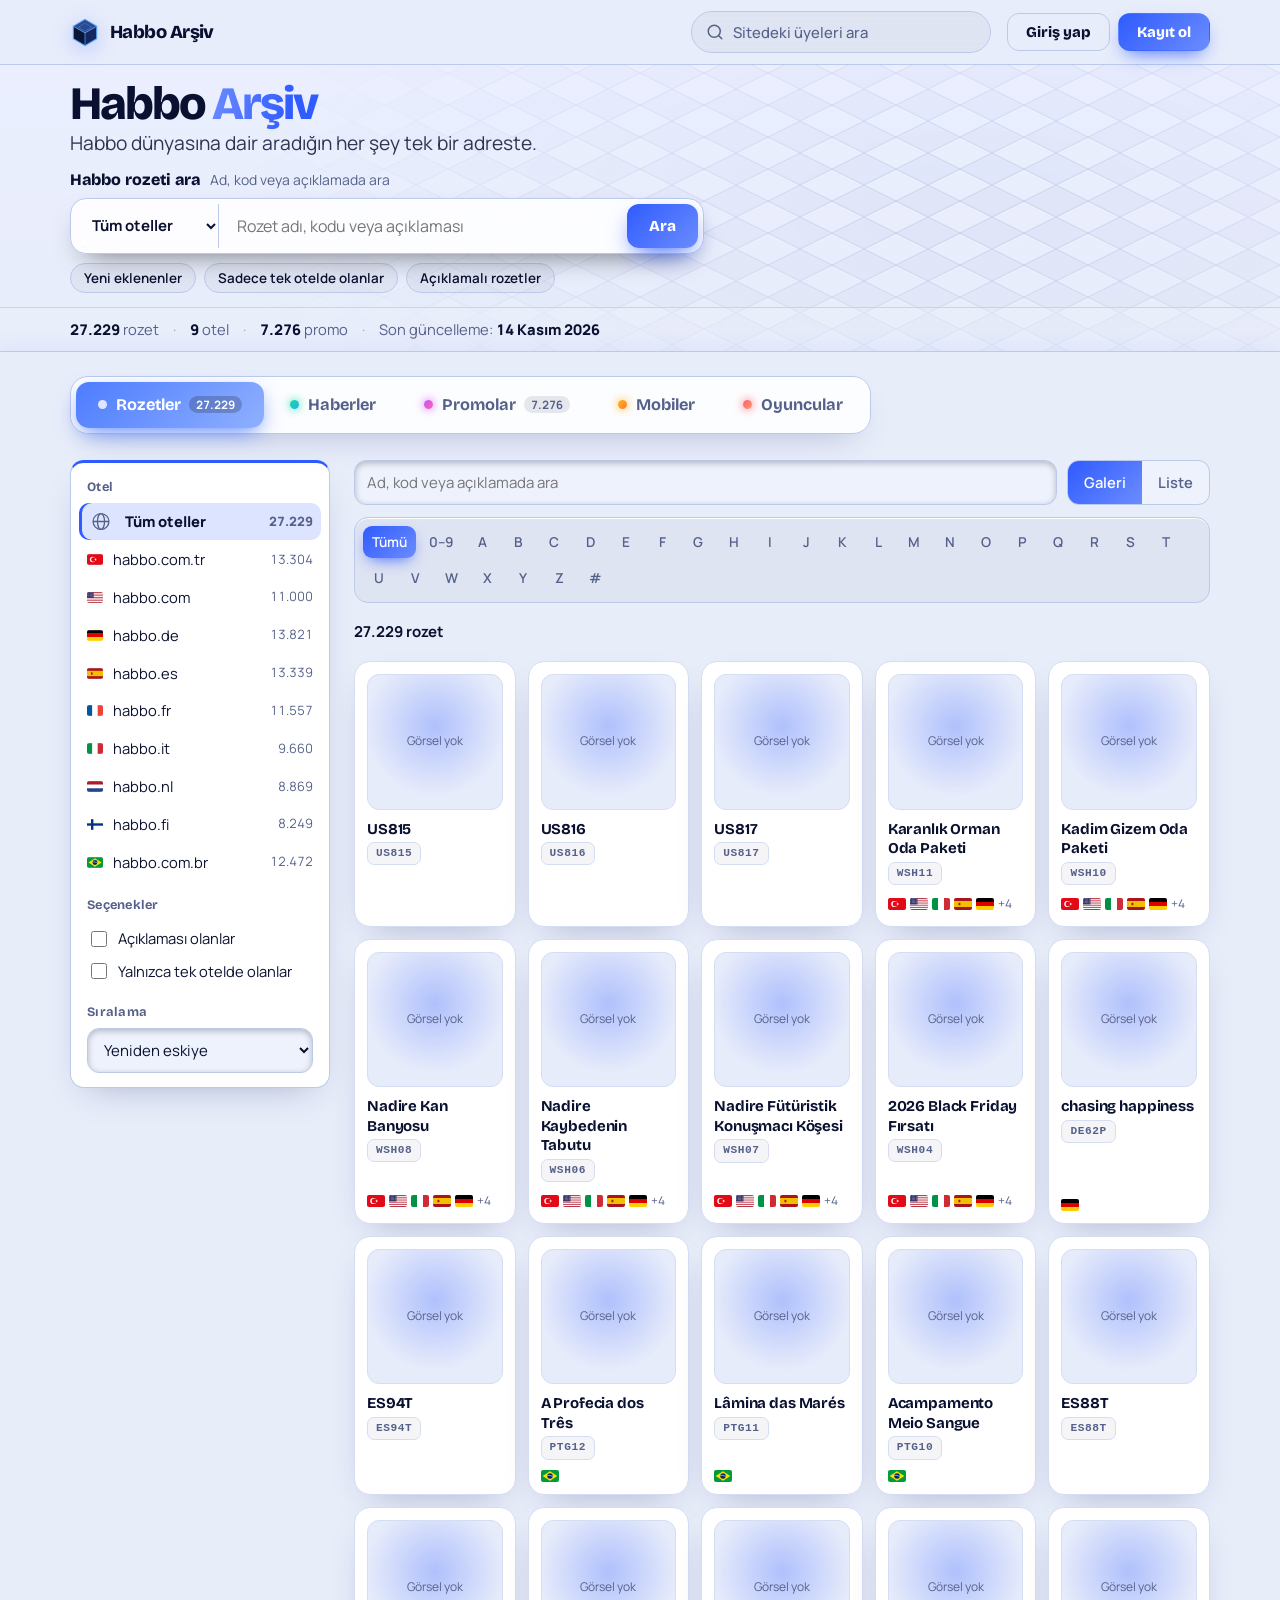
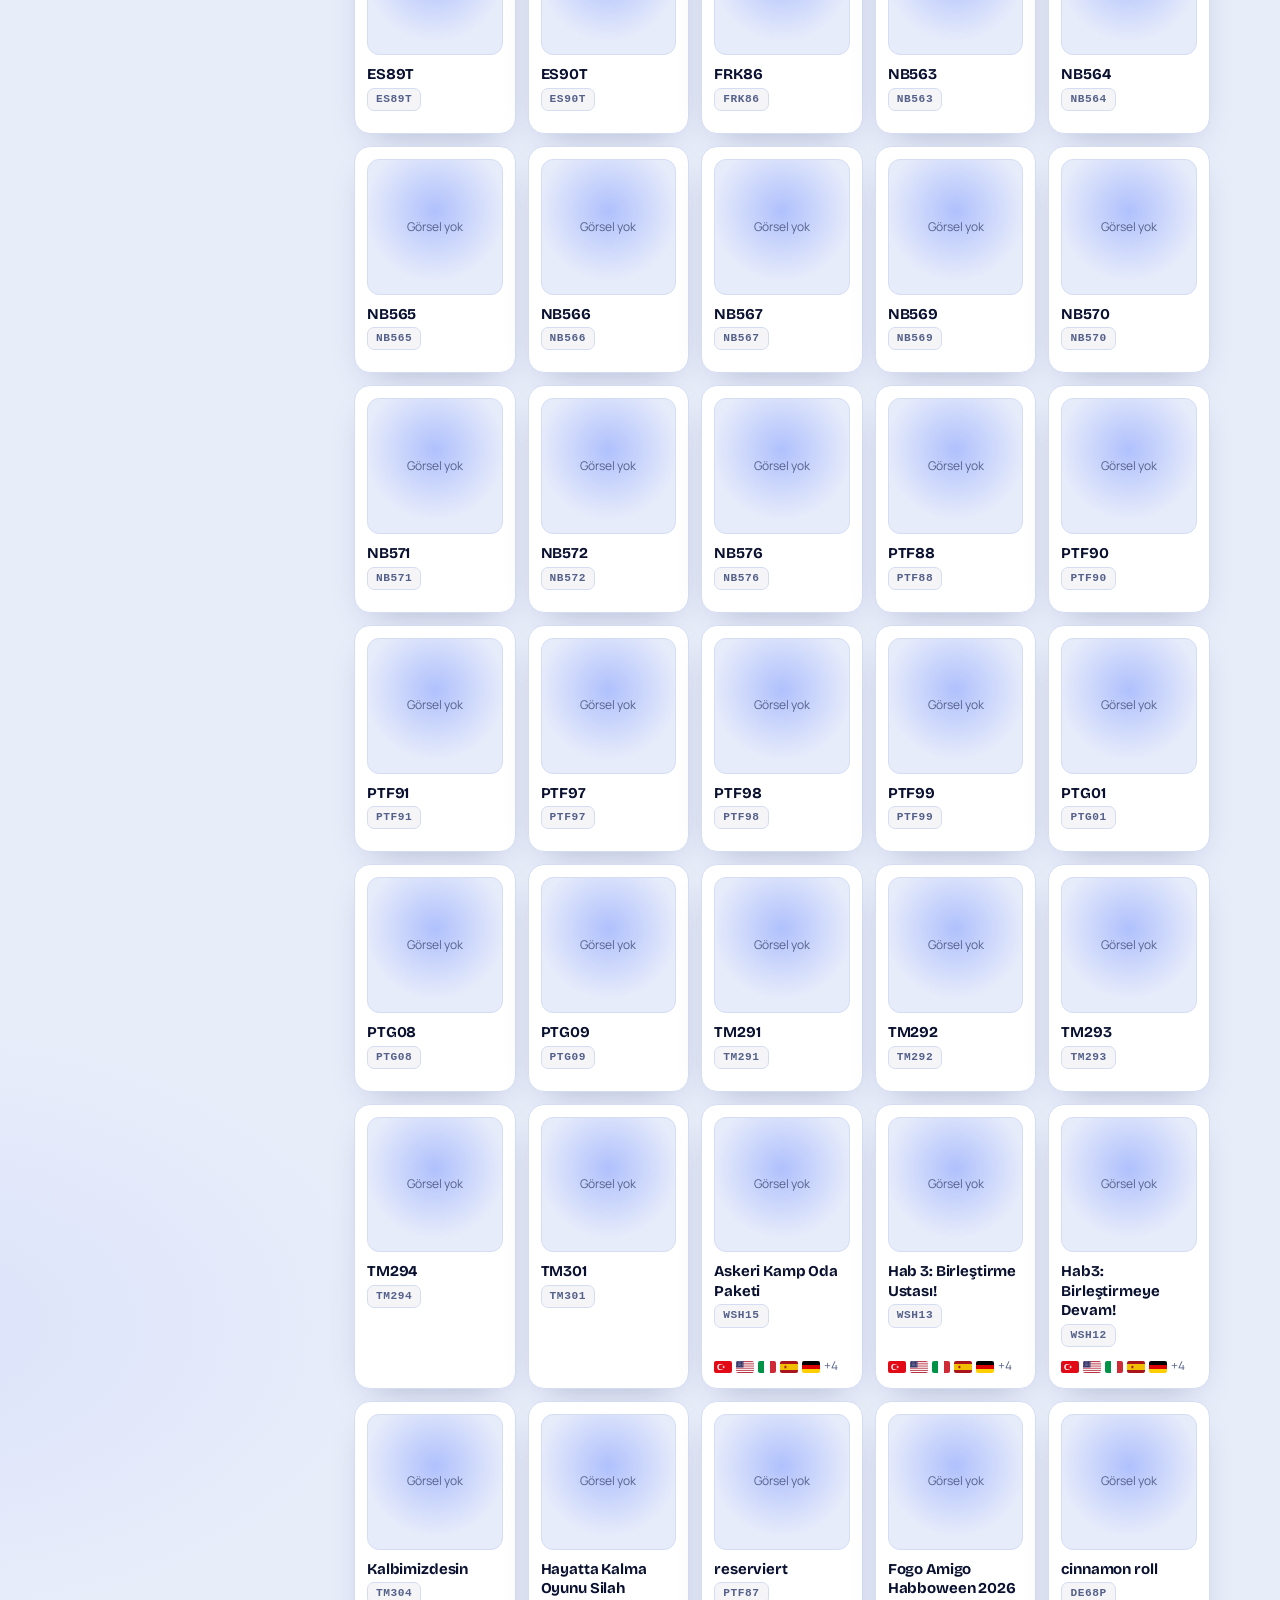
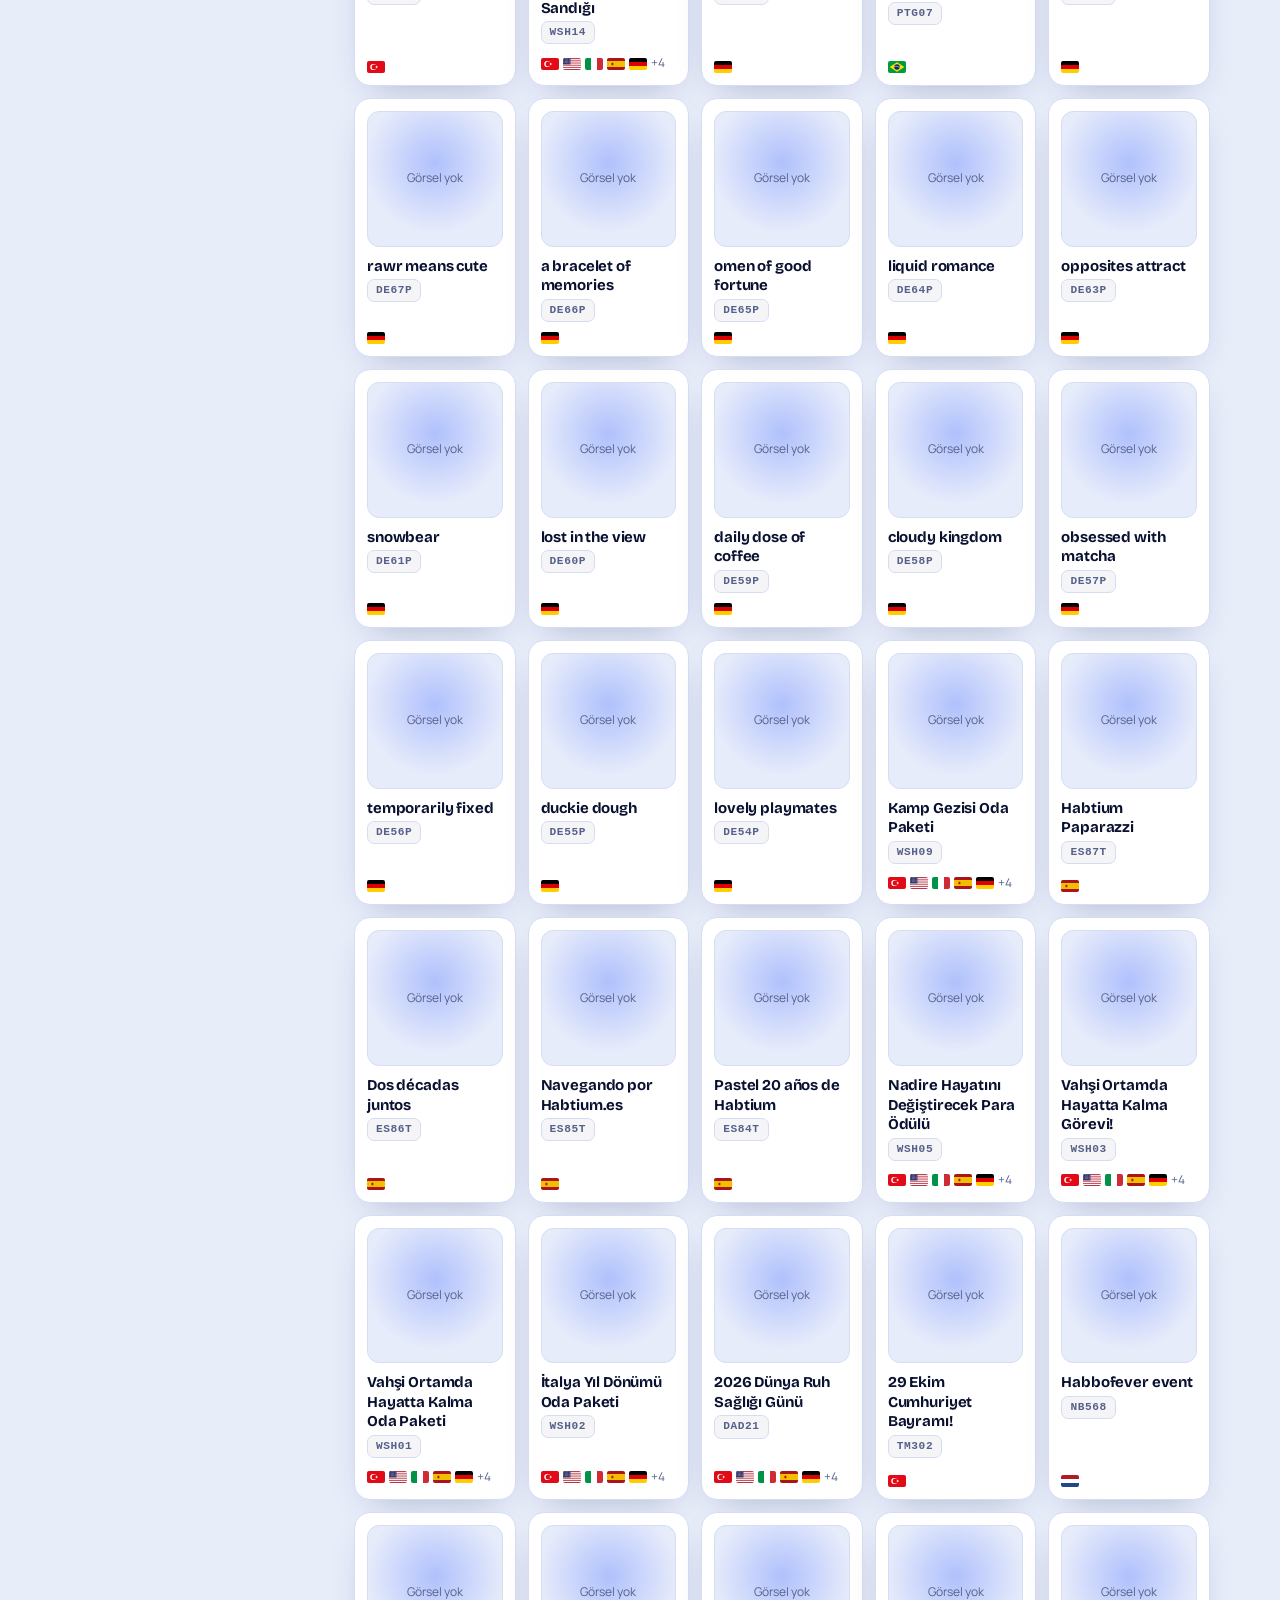
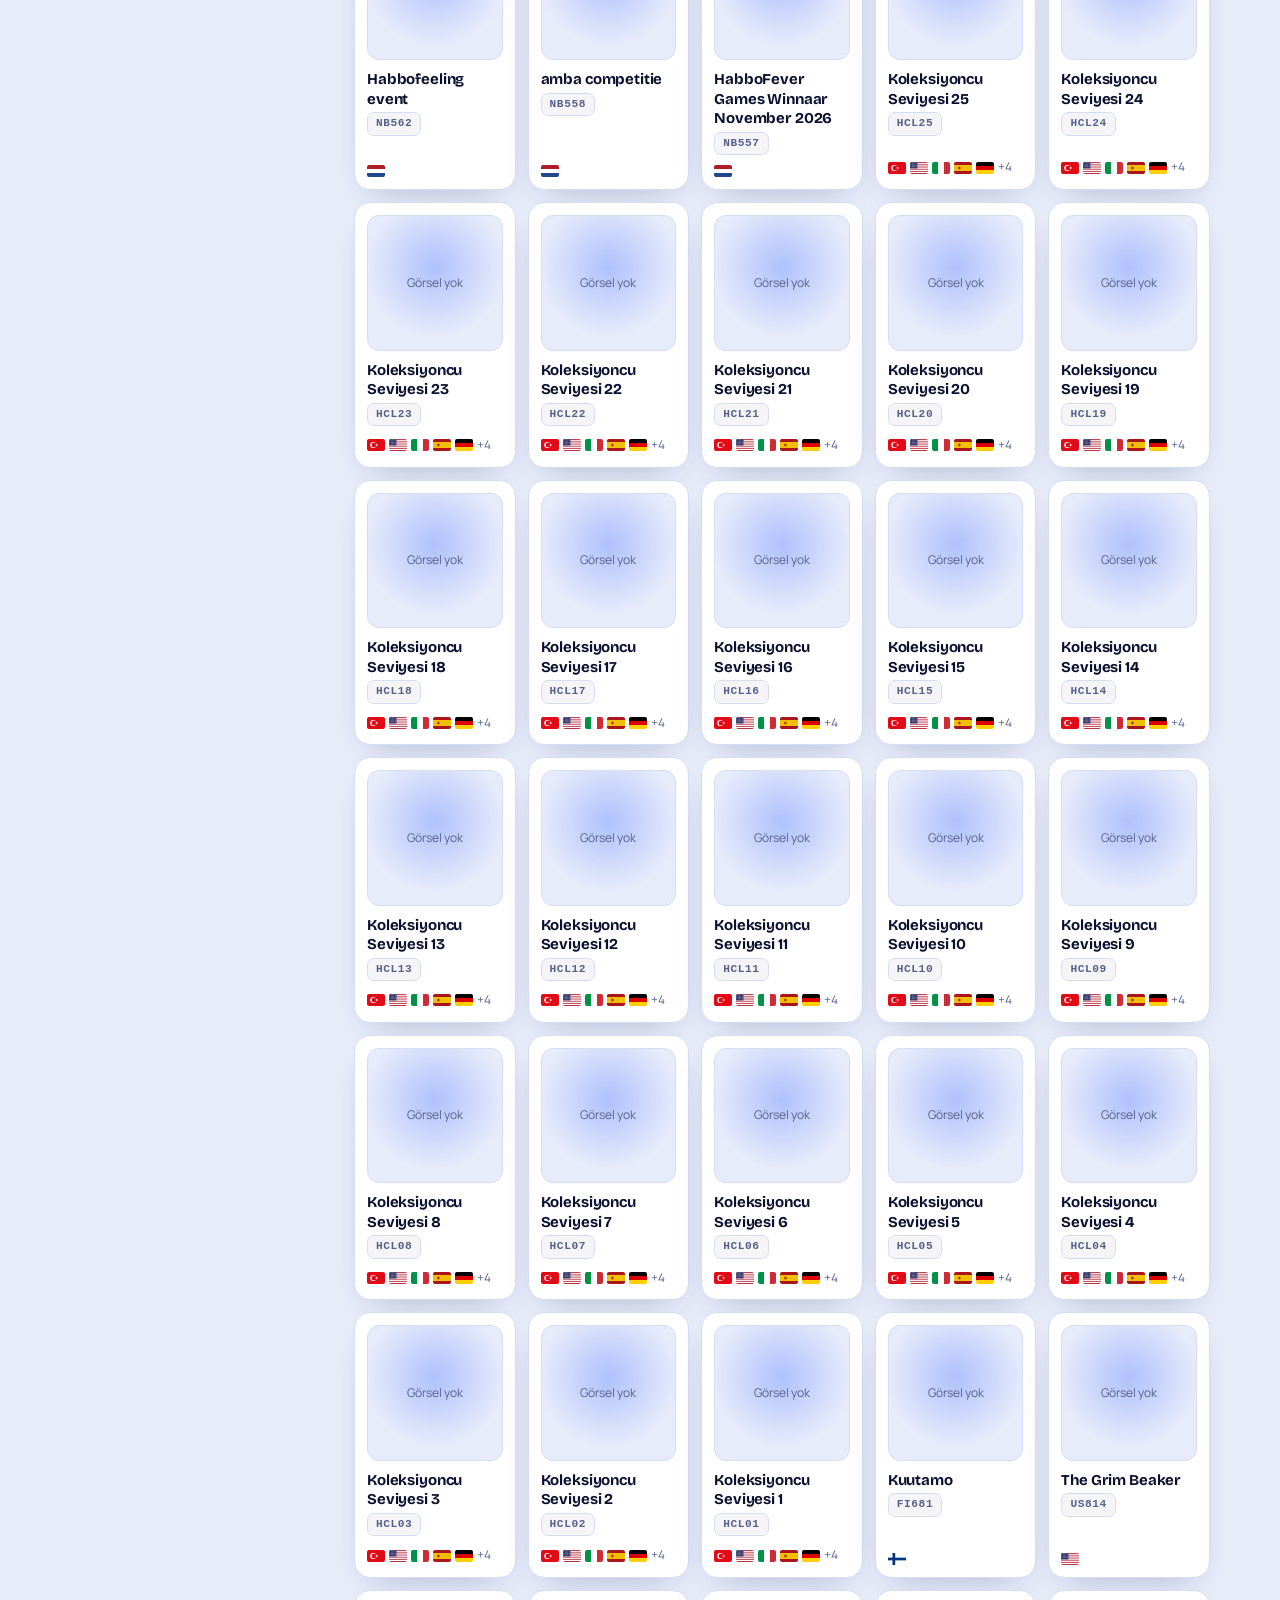
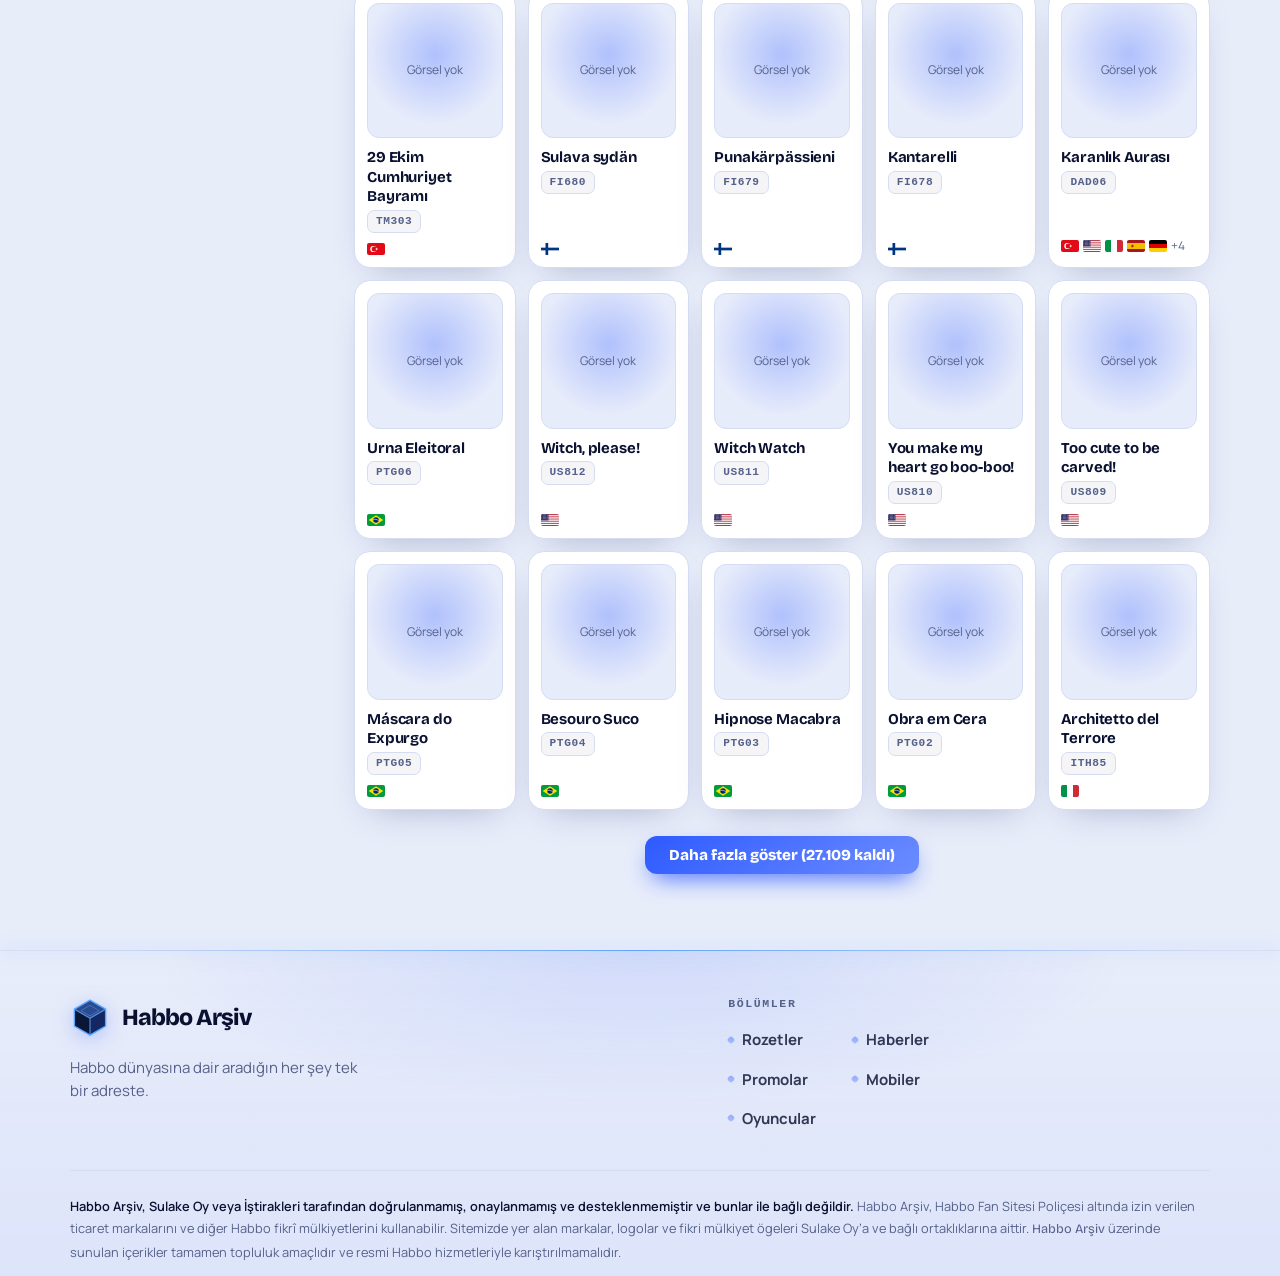
==== index.html @ c6e6d73b "oyuncular kısmı eklendi" ====
<!DOCTYPE html>
<html lang="tr">
<head>
<meta charset="utf-8">
<meta name="viewport" content="width=device-width, initial-scale=1, viewport-fit=cover">
<title>Habbo Arşiv – Habbo rozetleri, promolar ve mobiler</title>
<meta name="description" content="Tüm Habbo otellerinin rozetleri, promoları ve mobileri tek arşivde. Rozet ara, oyuncu sorgula, yeni eklenenleri takip et.">
<meta name="theme-color" content="#070b16">
<link rel="canonical" href="https://habboarsiv.com/">
<meta property="og:type" content="website">
<meta property="og:site_name" content="Habbo Arşiv">
<meta property="og:locale" content="tr_TR">
<meta property="og:title" content="Habbo Arşiv – Habbo rozetleri, promolar ve mobiler">
<meta property="og:description" content="Habbo dünyasına dair aradığın her şey tek bir adreste: rozetler, promolar, mobiler ve oyuncu sorgulama.">
<meta property="og:url" content="https://habboarsiv.com/">
<meta property="og:image" content="https://habboarsiv.com/og-image.png">
<meta property="og:image:width" content="1200">
<meta property="og:image:height" content="630">
<meta property="og:image:alt" content="Habbo Arşiv – Habbo rozetleri, promolar ve mobiler tek arşivde">
<meta name="twitter:card" content="summary_large_image">
<meta name="twitter:title" content="Habbo Arşiv – Habbo rozetleri, promolar ve mobiler">
<meta name="twitter:description" content="Habbo dünyasına dair aradığın her şey tek bir adreste.">
<meta name="twitter:image" content="https://habboarsiv.com/og-image.png">
<link rel="preconnect" href="https://fonts.googleapis.com"><link rel="preconnect" href="https://fonts.gstatic.com" crossorigin>
<link href="https://fonts.googleapis.com/css2?family=Manrope:wght@400;500;600;700;800&display=swap" rel="stylesheet">
<style>
:root{--bg:#f4f6f9;--surface:#fff;--surface2:#f0f3f8;--line:#e2e6ed;--ink:#161a22;--mute:#667085;--acc:#2858d8;--accD:#1e44ab;--accS:#e9effd;--accT:#fff;--red:#d92d20;--tile:#eef1f6;--shadow:0 1px 2px rgba(16,24,40,.06);--r:12px}
@media (prefers-color-scheme:dark){:root{--bg:#0f1218;--surface:#171b24;--surface2:#1f2430;--line:#2a3040;--ink:#eef1f6;--mute:#98a2b3;--acc:#6b93ff;--accD:#8aa9ff;--accS:#1d2a4d;--accT:#0b1020;--red:#f97066;--tile:#232938;--shadow:none}}
*{box-sizing:border-box}
body{margin:0;color:var(--ink);font:400 15px/1.55 Manrope,system-ui,-apple-system,"Segoe UI",sans-serif;background:var(--bg)}
button{font:inherit;color:inherit}
.hero{background:var(--surface);border-bottom:1px solid var(--line)}
.hero-in{max-width:1180px;margin:0 auto;padding:34px 20px 26px}
h1{margin:0;font:800 clamp(1.7rem,4.5vw,2.4rem)/1.1 Manrope,system-ui,sans-serif;letter-spacing:-.02em}
.sub{margin:8px 0 0;color:var(--mute);max-width:60ch}
.wrap{max-width:1180px;margin:0 auto;padding:24px 20px 32px}
.layout{display:grid;grid-template-columns:260px 1fr;gap:24px;align-items:start}
.side,.abr,.b,.usr{background:var(--surface);border:1px solid var(--line);box-shadow:var(--shadow)}
.side{border-radius:var(--r);padding:0 0 14px;position:sticky;top:16px;max-height:calc(100vh - 32px);overflow:auto}
.side summary{display:none}
.side h2{margin:0 0 8px;padding:16px 16px 0;font:700 .8rem/1.3 Manrope,sans-serif;color:var(--mute);letter-spacing:.02em}
#fh{padding:0 8px}
.opt{all:unset;box-sizing:border-box;width:100%;display:flex;align-items:center;gap:10px;padding:7px 8px;margin:1px 0;border-radius:8px;cursor:pointer;font-size:.92rem}
.opt:hover{background:var(--surface2)}
.opt[aria-pressed="true"]{background:var(--accS);color:var(--acc);font-weight:700}
.opt .n{margin-left:auto;font-size:.8rem;color:var(--mute);font-variant-numeric:tabular-nums}
.chk{display:flex;gap:8px;align-items:center;padding:5px 16px;cursor:pointer;font-size:.92rem}
.chk input{accent-color:var(--acc);width:16px;height:16px}
select,input[type=search]{font:inherit;color:var(--ink);background:var(--surface);border:1px solid var(--line);border-radius:10px;padding:10px 12px;width:100%}
select:hover,input[type=search]:hover{border-color:#b9c1d0}
.side select{width:calc(100% - 32px);margin:0 16px}
.opt:focus-visible,.ab:focus-visible,.chip:focus-visible,.b:focus-visible,.tg:focus-visible,.more:focus-visible,#close:focus-visible,#ug:focus-visible,input:focus-visible,select:focus-visible,summary:focus-visible,.fb:focus-visible,.pn:focus-visible{outline:2px solid var(--acc);outline-offset:2px}
.tools{display:flex;gap:10px;margin-bottom:12px}
.seg{display:flex;border:1px solid var(--line);border-radius:10px;overflow:hidden;background:var(--surface);flex:none}
.tg{all:unset;box-sizing:border-box;padding:0 16px;display:grid;place-items:center;cursor:pointer;color:var(--mute);font-weight:600;font-size:.92rem}
.tg:hover{color:var(--ink)}
.tg[aria-pressed="true"]{background:var(--acc);color:var(--accT)}
.abr{display:flex;gap:2px;overflow-x:auto;padding:5px;border-radius:10px;margin-bottom:14px}
.ab{all:unset;box-sizing:border-box;min-width:30px;height:30px;padding:0 6px;display:grid;place-items:center;border-radius:6px;cursor:pointer;font:600 .85rem Manrope,sans-serif;color:var(--mute)}
.ab:hover{background:var(--surface2);color:var(--ink)}
.ab[aria-pressed="true"]{background:var(--acc);color:var(--accT)}
.stat{display:flex;flex-wrap:wrap;gap:8px;align-items:center;margin-bottom:14px;min-height:30px}
.chip{all:unset;box-sizing:border-box;cursor:pointer;font:600 .82rem Manrope,sans-serif;padding:3px 12px;border-radius:99px;background:var(--accS);color:var(--acc)}
.chip:hover{filter:brightness(.96)}
.clr{color:var(--mute);font-size:.85rem;cursor:pointer;background:none;border:0;padding:3px 4px;text-decoration:underline}
.out.grid{display:grid;grid-template-columns:repeat(auto-fill,minmax(150px,1fr));gap:12px}
.out.rows{display:flex;flex-direction:column;gap:8px}
.b{all:unset;box-sizing:border-box;cursor:pointer;background:var(--surface);border:1px solid var(--line);border-radius:var(--r);padding:12px;display:flex;flex-direction:column;gap:10px;box-shadow:var(--shadow);transition:border-color .12s,box-shadow .12s}
.b:hover{border-color:var(--acc);box-shadow:0 4px 14px rgba(16,24,40,.08)}
.tile{position:relative;aspect-ratio:1;background:var(--tile);border-radius:8px;display:grid;place-items:center;overflow:hidden}
.tile img{width:40px;height:40px;image-rendering:pixelated}
.nw{position:absolute;top:6px;left:6px;z-index:1;background:var(--red);color:#fff;font:700 .65rem/1 Manrope,sans-serif;padding:4px 7px;border-radius:99px}
.tile .yok{font-size:.75rem;color:var(--mute);padding:2px 6px}
.nm{font-weight:600;line-height:1.3;overflow-wrap:anywhere}
.cd{color:var(--mute);font-size:.8rem;overflow-wrap:anywhere}
.d{display:none}
.rows .b{flex-direction:row;align-items:center;flex-wrap:wrap}
.rows .tile{width:64px;flex:none}
.rows .info{flex:1;min-width:200px}
.rows .d{display:block;color:var(--mute);font-size:.85rem;overflow:hidden;text-overflow:ellipsis;white-space:nowrap}
.rows .fs{margin-left:auto}
.fs{display:flex;gap:4px;flex-wrap:wrap;align-items:center;margin-top:auto}
.fl{width:28px;height:19px;border-radius:3px;box-shadow:0 0 0 1px rgba(16,24,40,.18);flex:none;display:block}
.fg{width:28px;height:19px;color:var(--mute);flex:none;display:block}
.fs .fl{width:18px;height:12px;border-radius:2px}
.grid .fs .fl:nth-child(n+6){display:none}
.pl{font-size:.75rem;color:var(--mute)}
.rows .pl{display:none}
.more,#close,#ug{display:block;background:var(--acc);color:var(--accT);border:0;border-radius:10px;padding:10px 24px;cursor:pointer;font:700 .95rem Manrope,sans-serif}
.more{margin:26px auto 0}
.more:hover,#close:hover,#ug:hover{background:var(--accD)}
.more[hidden]{display:none}
.empty{color:var(--mute);padding:32px 0}
dialog{color:var(--ink);background:var(--surface);border:1px solid var(--line);padding:0 0 20px;max-width:400px;width:calc(100% - 40px);border-radius:16px;overflow:hidden;box-shadow:0 24px 60px rgba(16,24,40,.28)}
dialog::before{content:"Rozet";display:block;margin:0 0 4px;padding:14px 20px;border-bottom:1px solid var(--line);font:700 .9rem Manrope,sans-serif;color:var(--mute)}
dialog::backdrop{background:rgba(15,18,24,.55)}
dialog>*{margin-inline:20px}
dialog .tile{width:120px;margin-top:18px;margin-bottom:14px}
dialog .tile img{width:64px;height:64px}
dialog h2{margin:0 20px 2px;font:800 1.3rem/1.25 Manrope,sans-serif}
dialog p{margin:0 20px 12px;color:var(--mute)}
.own{display:flex;align-items:baseline;justify-content:space-between}
.ol{color:var(--mute)}
.ov{font:800 2rem/1.1 Manrope,sans-serif;font-variant-numeric:tabular-nums}
.oh{font-size:.85rem;color:var(--mute);margin-bottom:14px}
.fbr{display:flex;flex-wrap:wrap;gap:8px}
.fb{all:unset;box-sizing:border-box;cursor:pointer;padding:5px;border:1px solid var(--line);border-radius:8px;background:var(--surface);display:grid;place-items:center}
.fb:hover{background:var(--surface2)}
.fb[aria-pressed="true"]{border-color:var(--acc);background:var(--accS)}
.nt{margin:10px 0 0;font-size:.75rem;line-height:1.4}
#close{margin-top:14px}
.ft{background:var(--surface);border-top:1px solid var(--line);margin-top:24px}
.ft-in{max-width:1180px;margin:0 auto;padding:32px 20px calc(36px + env(safe-area-inset-bottom,0px));display:flex;flex-direction:column;gap:22px}
.by{display:flex;align-items:center;gap:16px;align-self:flex-start;max-width:100%}
.av{width:72px;height:72px;border-radius:14px;background:var(--accS);overflow:hidden;flex:none;display:grid;place-items:center}
.av img{max-width:100%;max-height:100%}
.av.bd{width:96px;height:96px;display:block;border-radius:16px}
.av.bd img{display:block;width:96px;max-width:none;max-height:none;height:auto;image-rendering:pixelated}
.by-t{display:flex;flex-direction:column;line-height:1.25;min-width:0}
.by-l{font-size:.8rem;color:var(--mute)}
.by-h{font-size:.85rem;color:var(--mute)}
.by-n{font:800 1.35rem Manrope,sans-serif;margin:1px 0}
.legal{margin:0;color:var(--mute);font-size:.82rem;max-width:78ch;line-height:1.65;border-top:1px solid var(--line);padding-top:20px}
.usr{margin-bottom:20px;border-radius:var(--r)}
.usr summary{cursor:pointer;padding:12px 16px;font-weight:700}
.usr[open] summary{border-bottom:1px solid var(--line)}
.usr-f{display:flex;gap:10px;flex-wrap:wrap;padding:14px 16px}
.usr-f input{flex:1 1 200px;width:auto}
.usr-f select,.us select{width:auto}
#ug{margin:0}
.ud:not(:empty){padding:16px}
.uk{display:flex;gap:14px;align-items:center;margin-bottom:12px}
.uk .av{width:64px;height:64px}
.uk h3{margin:0;font:800 1.3rem Manrope,sans-serif}
.uk p{margin:0;color:var(--mute)}
.ud .msg,.ud .err{margin:0;color:var(--mute)}
.ud .err{color:var(--red)}
.us{display:flex;gap:10px;align-items:center;margin:8px 0 12px}
.ust{display:flex;flex-wrap:wrap;gap:8px;margin:0 0 14px}
.ust span{background:var(--surface2);border-radius:99px;padding:4px 12px;font-size:.82rem;color:var(--mute)}
.ust b{color:var(--ink);font-weight:700}
.ust .on b{color:#12a150}
.pnb{display:flex;gap:4px;border-bottom:1px solid var(--line);margin-bottom:14px;overflow-x:auto}
.pn{all:unset;box-sizing:border-box;cursor:pointer;padding:8px 14px;font-weight:600;font-size:.92rem;color:var(--mute);border-bottom:2px solid transparent;white-space:nowrap}
.pn:hover{color:var(--ink)}
.pn[aria-pressed="true"]{color:var(--acc);border-color:var(--acc)}
.lst{display:flex;flex-direction:column;gap:8px}
.li{display:flex;gap:12px;align-items:center;padding:10px 12px;border:1px solid var(--line);border-radius:10px;background:var(--surface)}
.li .gi{width:40px;height:40px;flex:none;border-radius:8px;background:var(--tile);display:grid;place-items:center;overflow:hidden}
.li .gi img{max-width:100%;max-height:100%}
.li .lt{min-width:0;flex:1}
.li .ln{font-weight:600;overflow-wrap:anywhere}
.li .ls{color:var(--mute);font-size:.82rem;overflow:hidden;text-overflow:ellipsis;white-space:nowrap}
.li .lr{margin-left:auto;font-weight:700;font-variant-numeric:tabular-nums;color:var(--acc);white-space:nowrap}
@media (max-width:860px){.layout{grid-template-columns:1fr}.side{position:static;max-height:none}.side summary{display:block;cursor:pointer;padding:12px 16px;font-weight:700}.hero-in{padding-top:26px}}
@media (prefers-reduced-motion:reduce){*{transition:none!important}}
[hidden]{display:none!important}
.modes{margin-bottom:18px;height:40px;width:max-content;max-width:100%}
.tools input{flex:1;min-width:0}
.tools select{width:auto;flex:none;max-width:40%}
.pgrid{display:grid;grid-template-columns:repeat(auto-fill,minmax(240px,1fr));gap:12px}
.pc .ptile{position:relative;aspect-ratio:2/1;background:var(--tile);border-radius:8px;display:grid;place-items:center;overflow:hidden}
.pc .ptile img{position:absolute;inset:0;width:100%;height:100%;object-fit:contain}
.pc.rd .ptile{aspect-ratio:1/1;padding:0}
.pc.rd .ptile img{inset:8px;width:calc(100% - 16px);height:calc(100% - 16px)}
.pgrid.pk{grid-template-columns:repeat(auto-fill,minmax(190px,1fr))}
.pc .ptile .yok{font-size:.75rem;color:var(--mute)}
.pt{display:flex;flex-wrap:wrap;gap:4px;margin-top:auto}
.pt span{font:600 .72rem Manrope,sans-serif;background:var(--surface2);color:var(--mute);padding:2px 8px;border-radius:99px}
.ptur{margin-bottom:12px;width:max-content;max-width:100%;height:40px;overflow-x:auto}
.ptur .tg{white-space:nowrap}
#pdlg{max-width:760px}
#pdlg::before{content:"Promo"}
#pdlg .pimg{display:block;width:calc(100% - 40px);max-height:60vh;object-fit:contain;background:var(--tile);border-radius:8px;margin-top:18px;margin-bottom:14px}
#pdlg a{color:var(--acc)}
#pclose{margin-top:14px}
.hero-in{position:relative}.hesap-link{position:absolute;top:14px;right:20px;padding:7px 14px;border:1px solid var(--line);border-radius:99px;background:var(--surface2);color:var(--ink);text-decoration:none;font:600 .85rem Manrope,sans-serif}.hesap-link:hover{border-color:var(--acc)}
.mb-top{display:flex;justify-content:flex-end;margin-bottom:8px}
.mb-top select,.mb-ara input,.mb-ara select{font:inherit;color:var(--ink);background:var(--surface);border:1px solid var(--line);border-radius:10px;padding:9px 12px}
.mb-alt{color:var(--mute);margin:0 0 14px}
.mb-ara{display:flex;gap:8px;flex-wrap:wrap;margin-bottom:10px}
#mbq{flex:1;min-width:200px}
.mb-ch{display:flex;align-items:center;gap:6px;padding:0 6px;font-weight:600;font-size:.9rem}
.mb-say{color:var(--mute);font-weight:600;margin:6px 0 12px}
.mb-grid{display:grid;grid-template-columns:repeat(auto-fill,minmax(150px,1fr));gap:12px}
.mb-k{position:relative;background:var(--surface);border:1px solid var(--line);border-radius:12px;padding:10px;cursor:pointer;text-align:left;color:inherit;font:inherit}
.mb-k:hover{border-color:var(--acc)}
.mb-rs{height:84px;display:grid;place-items:center;background:var(--surface2);border-radius:8px;margin-bottom:8px}
.mb-rs img{max-width:100%;max-height:80px;image-rendering:pixelated}
.mb-yok{color:var(--mute);font-size:.75rem}
.mb-k b{display:-webkit-box;font-size:.88rem;line-height:1.25;overflow:hidden;-webkit-line-clamp:2;-webkit-box-orient:vertical}
.mb-k small{color:var(--mute);font-size:.72rem;word-break:break-all}
.mb-et{position:absolute;top:8px;left:8px;font:800 .62rem Manrope,sans-serif;padding:2px 7px;border-radius:99px;background:#e5484d;color:#fff}
.mb-et.z{left:auto;right:8px;background:#fef0c7;color:#b54708}
#mbmd{position:fixed;inset:0;z-index:50;background:rgba(0,0,0,.7);display:flex;align-items:center;justify-content:center;padding:16px}
#mbmd>div{background:var(--surface);border:1px solid var(--line);border-radius:16px;padding:20px;max-width:420px;width:100%;max-height:90vh;overflow:auto}
#mbmd .mb-rs{height:150px}#mbmd .mb-rs img{max-height:140px;transform:scale(1.6)}
#mbmd h2{margin:0 0 4px;font:800 1.2rem Manrope,sans-serif}
#mbmd p{margin:6px 0;color:var(--mute);font-size:.9rem}
#mbmd dl{display:grid;grid-template-columns:auto 1fr;gap:4px 12px;margin:10px 0 0;font-size:.88rem}
#mbmd dt{color:var(--mute)}#mbmd dd{margin:0;word-break:break-word}
.hb-grid{display:grid;grid-template-columns:repeat(auto-fill,minmax(280px,1fr));gap:16px}
.hb-kart{display:block;background:var(--surface);border:1px solid var(--line);border-radius:14px;overflow:hidden;color:inherit;text-decoration:none;transition:transform .15s}
.hb-kart:hover{transform:translateY(-3px);border-color:var(--acc)}
.hb-kap{position:relative;aspect-ratio:16/9;background:var(--surface2)}
.hb-kap img{width:100%;height:100%;object-fit:cover;display:block}
.hb-hot{position:absolute;top:10px;right:10px;background:#e5484d;color:#fff;font:800 .7rem Manrope,sans-serif;padding:3px 9px;border-radius:99px}
.hb-ic{padding:14px 16px 16px}
.hb-et{display:flex;gap:6px;flex-wrap:wrap;margin-bottom:8px}
.hb-et span{font:700 .68rem Manrope,sans-serif;padding:2px 9px;border-radius:99px;background:var(--accS);color:var(--acc);text-transform:uppercase}
.hb-kart h3{margin:0 0 6px;font:800 1.05rem/1.3 Manrope,sans-serif}
.hb-kart p{margin:0 0 10px;color:var(--mute);font-size:.9rem}
.hb-kart small{color:var(--mute)}
</style>
<link href="https://fonts.googleapis.com/css2?family=Bricolage+Grotesque:opsz,wght@12..96,600..800&display=swap" rel="stylesheet">
<link rel="stylesheet" href="tema.css">
<link rel="stylesheet" href="site.css">
<link rel="stylesheet" href="hero.css">
</head>
<body data-sec="R">
<header class="hero">
  <div class="hero-in">
    <div class="hero-tx">
      <h1 class="sn">Habbo Arşiv</h1>
      <p class="sub">Habbo dünyasına dair aradığın her şey tek bir adreste.</p>
      <div class="hs" id="heroForm" role="search">
        <div class="hs-bas"><strong>Habbo rozeti ara</strong><span>Ad, kod veya açıklamada ara</span></div>
        <div class="hs-kutu">
          <select id="hh" aria-label="Otel"></select>
          <input id="hq" type="search" placeholder="Rozet adı, kodu veya açıklaması" aria-label="Rozet ara" autocomplete="off" spellcheck="false" autocapitalize="off">
          <button class="more" id="hb" type="button">Ara</button>
        </div>
      </div>
      <div class="hc-sat" id="heroCip" aria-label="Hızlı erişim"></div>
    </div>
    <div class="hero-sag" id="heroSag" aria-hidden="true"></div>
  </div>
  <div class="hero-stat"><div class="hs-in" id="heroStat">
    <span><b data-say="rozet">–</b> rozet</span><i class="nk">·</i>
    <span><b data-say="otel">–</b> otel</span><i class="nk" data-promo>·</i>
    <span data-promo><b data-say="promo">–</b> promo</span><i class="nk">·</i>
    <span>Son güncelleme: <b data-say="tarih">–</b></span>
  </div></div>
</header>
<div class="wrap">
  <div class="seg modes" role="group" aria-label="Bölüm"><button class="tg" id="mR" type="button" aria-pressed="true">Rozetler</button><button class="tg" id="mH" type="button" aria-pressed="false">Haberler</button><button class="tg" id="mP" type="button" aria-pressed="false">Promolar</button><button class="tg" id="mM" type="button" aria-pressed="false">Mobiler</button><button class="tg" id="mO" type="button" aria-pressed="false">Oyuncular</button></div>
  <div class="layout">
    <details class="side" id="side">
      <summary>Filtreler</summary>
      <h2>Otel</h2><div id="fh"></div>
      <h2>Seçenekler</h2>
      <label class="chk"><input type="checkbox" id="fd"> Açıklaması olanlar</label>
      <label class="chk"><input type="checkbox" id="fo"> Yalnızca tek otelde olanlar</label>
      <h2>Sıralama</h2>
      <select id="fs" aria-label="Sıralama">
        <option value="yeni">Yeniden eskiye</option>
        <option value="kod">Koda göre (A–Z)</option>
        <option value="ad">Ada göre (A–Z)</option>
        <option value="otel">En çok otelde olan</option>
      </select>
    </details>
    <main>
      <div class="tools">
        <input id="q" type="search" placeholder="Ad, kod veya açıklamada ara" aria-label="Rozet ara">
        <div class="seg">
          <button class="tg" id="vg" aria-pressed="true">Galeri</button>
          <button class="tg" id="vr" aria-pressed="false">Liste</button>
        </div>
      </div>
      <div class="abr" id="abr" aria-label="Harfe göre git"></div>
      <div class="stat" id="stat"></div>
      <div class="out grid" id="out"></div>
      <button class="more" id="more" hidden></button>
    </main>
  </div>
  <section id="ps" hidden>
    <div class="seg ptur" id="pk" role="group" aria-label="Tür"></div>
    <div class="tools">
      <input id="pq" type="search" placeholder="Promo adında ara" aria-label="Promo ara">
      <select id="ph" aria-label="Otel"></select>
    </div>
    <div class="stat" id="pstat"></div>
    <div class="out pgrid" id="pout"></div>
    <button class="more" id="pmore" type="button" hidden></button>
  </section>
  <section id="ms" hidden></section>
  <section id="hs" hidden></section>
  <section id="os" hidden>
    <div class="os-bas"><h2>Oyuncu sorgula</h2><p>Habbo oyuncusunun rozetlerine, odalarına, gruplarına ve geçmişine bak.</p></div>
    <div class="hs-kutu">
      <select id="uh" aria-label="Otel"></select>
      <input id="un" type="search" placeholder="Oyuncu adını yaz" aria-label="Oyuncu adı" autocomplete="off" spellcheck="false" autocapitalize="off">
      <button class="more" id="ug" type="button">Sorgula</button>
    </div>
    <div class="os-ipucu">
      <div><b>Rozetler</b><span>Sahip olduğu tüm rozetler, arşivdeki adlarıyla</span></div>
      <div><b>Gruplar ve odalar</b><span>Üye olduğu gruplar, açtığı odalar</span></div>
      <div><b>Başarımlar</b><span>Seviyeleri ve toplam puanı</span></div>
      <div><b>Geçmiş</b><span>Kayıtlı ad, motto ve görünüş değişiklikleri</span></div>
    </div>
    <section class="usr" id="usr" aria-label="Oyuncu sorgu sonucu">
      <button class="usr-kapat" id="usrKapat" type="button" aria-label="Sonucu kapat">✕</button>
      <div class="ud" id="ud" aria-live="polite"></div>
    </section>
  </section>
</div>

<footer class="ft">
  <div class="ft-in">
    <div class="ft-ust">
      <div class="ft-marka">
        <a class="ft-logo" href="/" aria-label="Habbo Arşiv"><svg class="logo" viewBox="0 0 32 32" aria-hidden="true"><path d="M16 2.5 28.5 9.75 16 17 3.5 9.75z" fill="#2a4a92"/><path d="M3.5 9.75 16 17v13.5L3.5 23.25z" fill="#0b1536"/><path d="M28.5 9.75 16 17v13.5l12.5-7.25z" fill="#142760"/><path d="M16 6.7 23.3 10.9 16 15.1 8.7 10.9z" fill="none" stroke="#8cc2ff" stroke-opacity=".4" stroke-width=".6"/><path d="M16 2.5 28.5 9.75v13.5L16 30.5 3.5 23.25V9.75z" fill="none" stroke="#5aa7ff" stroke-width="1.1" stroke-linejoin="round"/><path d="M3.5 9.75 16 17l12.5-7.25M16 17v13.5" fill="none" stroke="#5aa7ff" stroke-opacity=".75" stroke-width="1" stroke-linejoin="round"/></svg><span class="sn">Habbo Arşiv</span></a>
        <p>Habbo dünyasına dair aradığın her şey tek bir adreste.</p>
      </div>
      <nav class="ft-nav" aria-label="Bölümler">
        <span class="ft-bas">Bölümler</span>
        <div class="ft-lk"><a href="/" data-git="R">Rozetler</a><a href="/#haberler" data-git="H">Haberler</a><a href="/#promolar" data-git="P">Promolar</a><a href="/#mobiler" data-git="M">Mobiler</a><a href="/#oyuncular" data-git="O">Oyuncular</a></div>
      </nav>
    </div>
    <p class="legal"><strong class="legal-on">Habbo Arşiv, Sulake Oy veya İştirakleri tarafından doğrulanmamış, onaylanmamış ve desteklenmemiştir ve bunlar ile bağlı değildir.</strong> Habbo Arşiv, Habbo Fan Sitesi Poliçesi altında izin verilen ticaret markalarını ve diğer Habbo fikrî mülkiyetlerini kullanabilir. Sitemizde yer alan markalar, logolar ve fikri mülkiyet ögeleri Sulake Oy’a ve bağlı ortaklıklarına aittir. <span class="sn">Habbo Arşiv</span> üzerinde sunulan içerikler tamamen topluluk amaçlıdır ve resmi Habbo hizmetleriyle karıştırılmamalıdır.</p>
  </div>
</footer>

<dialog id="dlg">
  <div class="tile" id="dtile"></div>
  <h2 id="dname"></h2>
  <p id="dcode"></p>
  <p id="ddesc"></p>
  <p id="ddate" hidden></p>
  <div id="dhot"></div>
  <button id="close">Kapat</button>
</dialog>

<dialog id="pdlg">
  <img class="pimg" id="pimg" alt="">
  <h2 id="pname"></h2>
  <p id="pmeta"></p>
  <p><a id="plink" target="_blank" rel="noopener noreferrer">Görseli yeni sekmede aç</a></p>
  <button class="more" id="pclose" type="button">Kapat</button>
</dialog>

<script src="hesap.js"></script>
<script src="site.js"></script>
<script src="dil.js"></script>
<script src="mobi-ui.js"></script>
<script src="haber-ui.js"></script>
<script src="promolar.js"></script>
<script src="rozetler.js"></script>
<script src="rozet_sahipler.js"></script>
<script src="tema.js"></script>
<script>
var SITE_ADI="Habbo Arşiv";   // Site adını yalnızca buradan değiştirmeniz yeterli (başlık, sekme adı ve alt yazı)
document.title=SITE_ADI+" – Habbo rozetleri, promolar ve mobiler";
document.querySelectorAll(".sn").forEach(function(e){e.textContent=SITE_ADI});
var FLAG_SVG={
 it:"<rect width=\"10\" height=\"20\" fill=\"#009246\"/><rect x=\"10\" width=\"10\" height=\"20\" fill=\"#fff\"/><rect x=\"20\" width=\"10\" height=\"20\" fill=\"#ce2b37\"/>",
 fr:"<rect width=\"10\" height=\"20\" fill=\"#0055a4\"/><rect x=\"10\" width=\"10\" height=\"20\" fill=\"#fff\"/><rect x=\"20\" width=\"10\" height=\"20\" fill=\"#ef4135\"/>",
 de:"<rect width=\"30\" height=\"6.67\" fill=\"#000\"/><rect y=\"6.67\" width=\"30\" height=\"6.67\" fill=\"#dd0000\"/><rect y=\"13.33\" width=\"30\" height=\"6.67\" fill=\"#ffce00\"/>",
 nl:"<rect width=\"30\" height=\"6.67\" fill=\"#ae1c28\"/><rect y=\"6.67\" width=\"30\" height=\"6.67\" fill=\"#fff\"/><rect y=\"13.33\" width=\"30\" height=\"6.67\" fill=\"#21468b\"/>",
 es:"<rect width=\"30\" height=\"20\" fill=\"#aa151b\"/><rect y=\"5\" width=\"30\" height=\"10\" fill=\"#f1bf00\"/><rect x=\"7.4\" y=\"7.8\" width=\"3.2\" height=\"4.4\" rx=\".7\" fill=\"#ad1519\"/>",
 fi:"<rect width=\"30\" height=\"20\" fill=\"#fff\"/><rect x=\"7.5\" width=\"4.5\" height=\"20\" fill=\"#003580\"/><rect y=\"7.75\" width=\"30\" height=\"4.5\" fill=\"#003580\"/>",
 tr:"<rect width=\"30\" height=\"20\" fill=\"#e30a17\"/><circle cx=\"10.6\" cy=\"10\" r=\"5.2\" fill=\"#fff\"/><circle cx=\"12\" cy=\"10\" r=\"4.2\" fill=\"#e30a17\"/><polygon points=\"13.30,10.00 15.05,9.38 15.10,7.53 16.22,9.00 18.00,8.47 16.95,10.00 18.00,11.53 16.22,11.00 15.10,12.47 15.05,10.62\" fill=\"#fff\"/>",
 br:"<rect width=\"30\" height=\"20\" fill=\"#009c3b\"/><polygon points=\"15,2.2 27.2,10 15,17.8 2.8,10\" fill=\"#ffdf00\"/><circle cx=\"15\" cy=\"10\" r=\"4.6\" fill=\"#002776\"/><path d=\"M10.5 9.1Q15 7.6 19.5 10.9\" stroke=\"#fff\" stroke-width=\".9\" fill=\"none\"/>",
 com:"<rect y=\"0.000\" width=\"30\" height=\"1.539\" fill=\"#b22234\"/><rect y=\"1.538\" width=\"30\" height=\"1.539\" fill=\"#fff\"/><rect y=\"3.077\" width=\"30\" height=\"1.539\" fill=\"#b22234\"/><rect y=\"4.615\" width=\"30\" height=\"1.539\" fill=\"#fff\"/><rect y=\"6.154\" width=\"30\" height=\"1.539\" fill=\"#b22234\"/><rect y=\"7.692\" width=\"30\" height=\"1.539\" fill=\"#fff\"/><rect y=\"9.231\" width=\"30\" height=\"1.539\" fill=\"#b22234\"/><rect y=\"10.769\" width=\"30\" height=\"1.539\" fill=\"#fff\"/><rect y=\"12.308\" width=\"30\" height=\"1.539\" fill=\"#b22234\"/><rect y=\"13.846\" width=\"30\" height=\"1.539\" fill=\"#fff\"/><rect y=\"15.385\" width=\"30\" height=\"1.539\" fill=\"#b22234\"/><rect y=\"16.923\" width=\"30\" height=\"1.539\" fill=\"#fff\"/><rect y=\"18.462\" width=\"30\" height=\"1.539\" fill=\"#b22234\"/><rect width=\"12.5\" height=\"10.77\" fill=\"#3c3b6e\"/><circle cx=\"1.40\" cy=\"1.30\" r=\".42\" fill=\"#fff\"/><circle cx=\"3.65\" cy=\"1.30\" r=\".42\" fill=\"#fff\"/><circle cx=\"5.90\" cy=\"1.30\" r=\".42\" fill=\"#fff\"/><circle cx=\"8.15\" cy=\"1.30\" r=\".42\" fill=\"#fff\"/><circle cx=\"10.40\" cy=\"1.30\" r=\".42\" fill=\"#fff\"/><circle cx=\"1.40\" cy=\"3.50\" r=\".42\" fill=\"#fff\"/><circle cx=\"3.65\" cy=\"3.50\" r=\".42\" fill=\"#fff\"/><circle cx=\"5.90\" cy=\"3.50\" r=\".42\" fill=\"#fff\"/><circle cx=\"8.15\" cy=\"3.50\" r=\".42\" fill=\"#fff\"/><circle cx=\"10.40\" cy=\"3.50\" r=\".42\" fill=\"#fff\"/><circle cx=\"1.40\" cy=\"5.70\" r=\".42\" fill=\"#fff\"/><circle cx=\"3.65\" cy=\"5.70\" r=\".42\" fill=\"#fff\"/><circle cx=\"5.90\" cy=\"5.70\" r=\".42\" fill=\"#fff\"/><circle cx=\"8.15\" cy=\"5.70\" r=\".42\" fill=\"#fff\"/><circle cx=\"10.40\" cy=\"5.70\" r=\".42\" fill=\"#fff\"/><circle cx=\"1.40\" cy=\"7.90\" r=\".42\" fill=\"#fff\"/><circle cx=\"3.65\" cy=\"7.90\" r=\".42\" fill=\"#fff\"/><circle cx=\"5.90\" cy=\"7.90\" r=\".42\" fill=\"#fff\"/><circle cx=\"8.15\" cy=\"7.90\" r=\".42\" fill=\"#fff\"/><circle cx=\"10.40\" cy=\"7.90\" r=\".42\" fill=\"#fff\"/>"
};
function flag(k){
  if(!k)return '<svg class="fg" viewBox="0 0 30 20" fill="none" stroke="currentColor" stroke-width="1.4" aria-hidden="true"><circle cx="15" cy="10" r="8.5"/><ellipse cx="15" cy="10" rx="3.8" ry="8.5"/><path d="M6.5 10h17"/></svg>';
  return '<svg class="fl" viewBox="0 0 30 20"><title>'+NAMES[k]+'</title>'+FLAG_SVG[k]+'</svg>';
}
var IMG="https://images.habbo.com/c_images/album1584/",PAGE=120;
var HOTELS=[["tr","habbo.com.tr"],["com","habbo.com"],["de","habbo.de"],["es","habbo.es"],["fr","habbo.fr"],["it","habbo.it"],["nl","habbo.nl"],["fi","habbo.fi"],["br","habbo.com.br"]];
var NAMES={};HOTELS.forEach(function(h){NAMES[h[0]]=h[1]});
// rozetler.js "yeniden eskiye" sıralı geldiyse (BUILD.sira) varsayılan sıralama odur
var SIRALI=typeof BUILD!=="undefined"&&BUILD.sira==="yeni";
var S={hotel:"",harf:"",q:"",desc:false,tek:false,sort:SIRALI?"yeni":"kod",view:"grid"};
if(!SIRALI){var oy=document.querySelector('#fs option[value="yeni"]');if(oy)oy.remove()}
var $=function(id){return document.getElementById(id)};
var coll=new Intl.Collator("tr",{numeric:true,sensitivity:"base"});
var list=[],shown=0;

// Her rozete aramayı ve suzmeyi hızlandıracak alanlar ekle
var cnt={"":BADGES.length},tcnt={"":BADGES.length};
BADGES.forEach(function(b){
  var c=b.code,f=c.charAt(0).toUpperCase();
  b._s=(c+" "+b.name+" "+(b.desc||"")).toLocaleLowerCase("tr");
  b._k=c.toLowerCase();
  b._t=/^ach_/i.test(c)?"ach":/^\d/.test(c)?"num":"diger";
  b._h=/\d/.test(f)?"0-9":/[A-Z]/.test(f)?f:"#";
  tcnt[b._t]=(tcnt[b._t]||0)+1;
  b.hotels.forEach(function(h){cnt[h]=(cnt[h]||0)+1});
});
function tarih(t){var d=new Date(t+"T00:00:00");return isNaN(d)?"":d.toLocaleDateString("tr-TR",{day:"numeric",month:"long",year:"numeric"})}
// rozet_sahipler.js varsa rozetin otel başına sahip sayılarını verir: {tr:125, com:3} ya da null
function sahipler(kod){
  if(typeof OWNERS==="undefined"||typeof SAHIP_SIRA==="undefined")return null;
  var a=OWNERS[kod];if(!a)return null;
  var m={},var_=false;
  SAHIP_SIRA.forEach(function(o,i){if(a[i]!=null){m[o]=a[i];var_=true}});
  return var_?m:null;
}
function sayiYaz(n){return n.toLocaleString("tr-TR")}

// ---- Canlı sahip sayısı ----
// rozet_sahipler.js'te sayısı olmayan oteller için, rozete tıklanınca tarayıcıdan doğrudan Habbo'ya sorulur.
var CANLI_SAHIP=true;   // false yapılırsa yalnızca rozet_sahipler.js'teki sayılar gösterilir
var HABBO_ADRES={tr:"https://www.habbo.com.tr",com:"https://www.habbo.com",de:"https://www.habbo.de",es:"https://www.habbo.es",fr:"https://www.habbo.fr",it:"https://www.habbo.it",nl:"https://www.habbo.nl",fi:"https://www.habbo.fi",br:"https://www.habbo.com.br"};
var canli={};           // başarıyla alınan sayılar: "KOD|otel" -> sayı (oturum boyunca saklanır)
var aktifKod="";        // pencerede şu an açık olan rozet (eski cevaplar yanlış rozete yazılmasın)
function sayiBul(v,d){
  d=d||0;
  if(typeof v==="number"&&isFinite(v))return v;
  if(v&&typeof v==="object"&&d<3){
    var an=["count","owners","ownerCount","owner_count","badgeOwners","total","amount","value"];
    for(var i=0;i<an.length;i++){if(an[i] in v){var s=sayiBul(v[an[i]],d+1);if(s!=null)return s}}
  }
  return null;
}
function canliSor(kod,otel,bitince){
  var ctl=typeof AbortController!=="undefined"?new AbortController():null;
  var zaman=setTimeout(function(){if(ctl)ctl.abort()},20000);
  fetch(HABBO_ADRES[otel]+"/api/public/badge/owners/"+encodeURIComponent(kod),{credentials:"omit",signal:ctl?ctl.signal:undefined})
    .then(function(r){if(!r.ok)throw new Error("HTTP "+r.status);return r.text()})
    .then(function(t){
      var v;try{v=JSON.parse(t)}catch(e){v=parseInt(t,10)}
      var n=sayiBul(v);if(n==null)throw new Error("tanınmayan yanıt");
      canli[kod+"|"+otel]=n;
    })
    .catch(function(e){if(window.console)console.warn("Canlı sahip sayısı alınamadı:",kod,otel,e&&e.message)})
    .then(function(){clearTimeout(zaman);bitince()});
}
// Detay penceresi: seçili otelin sahip sayısı + altında otel bayrakları (tıklayınca o otel gösterilir)
var secili="",aktifB=null;
function sahipCiz(b,sec,durum){
  var sy=sahipler(b.code)||{};
  var n=sy[sec]!=null?sy[sec]:(canli[b.code+"|"+sec]!=null?canli[b.code+"|"+sec]:null);
  var deger=n!=null?sayiYaz(n):(durum==="bekliyor"?"…":"–");
  var bay=b.hotels.map(function(h){return '<button class="fb" data-h="'+h+'" aria-pressed="'+(h===sec)+'" aria-label="'+NAMES[h]+'" title="'+NAMES[h]+'">'+flag(h)+"</button>"}).join("");
  $("dhot").innerHTML='<div class="own"><span class="ol">Sahipler</span><strong class="ov">'+deger+'</strong></div><div class="oh">'+NAMES[sec]+'</div><div class="fbr">'+bay+"</div>"+(n==null&&durum==="yok"?'<p class="nt">Sahip sayısı şu an alınamadı.</p>':"");
}
// Seçilen otelin sayısını gösterir; kayıtlı değilse yalnızca o otel için Habbo'ya sorar
function sahipAc(b,h){
  secili=h;
  var sy=sahipler(b.code)||{};
  var hazir=sy[h]!=null||canli[b.code+"|"+h]!=null;
  if(hazir||!CANLI_SAHIP||!HABBO_ADRES[h]){sahipCiz(b,h,hazir?"tamam":"yok");return}
  sahipCiz(b,h,"bekliyor");
  canliSor(b.code,h,function(){
    if(aktifKod!==b.code||secili!==h)return;
    sahipCiz(b,h,canli[b.code+"|"+h]!=null?"tamam":"yok");
  });
}
$("dhot").addEventListener("click",function(e){var t=e.target.closest(".fb");if(t&&aktifB)sahipAc(aktifB,t.dataset.h)});
$("dlg").addEventListener("close",function(){aktifKod="";aktifB=null});
function yeniMi(b){return !!b.t&&(Date.now()-new Date(b.t+"T00:00:00"))/864e5<=14}

// Yan paneldeki seçenek listelerini kur
function opts(box,key,items){
  items.forEach(function(it){
    var b=document.createElement("button");b.className="opt";b.dataset.k=key;b.dataset.v=it[0];
    b.innerHTML=it[2]+"<span>"+it[1]+'</span><span class="n">'+(it[3]||0).toLocaleString("tr-TR")+"</span>";
    b.onclick=function(){S[key]=it[0];go()};
    box.appendChild(b);
  });
}
opts($("fh"),"hotel",[["","Tüm oteller",flag(""),cnt[""]]].concat(HOTELS.map(function(h){return [h[0],h[1],flag(h[0]),cnt[h[0]]]})));
// Harf şeridi
[["","Tümü"],["0-9","0–9"]].concat("ABCDEFGHIJKLMNOPQRSTUVWXYZ".split("").map(function(c){return [c,c]})).concat([["#","#"]]).forEach(function(a){
  var b=document.createElement("button");b.className="ab";b.dataset.v=a[0];b.textContent=a[1];
  b.onclick=function(){S.harf=a[0];go()};$("abr").appendChild(b);
});

function div(c,t){var d=document.createElement("div");d.className=c;d.textContent=t;return d}
// Rozet resmi: önce .png, olmazsa .gif, o da olmazsa "Görsel yok"
function tile(b){
  var img=new Image(),yol=IMG+encodeURIComponent(b.code),denendi=false;
  img.alt="";img.loading="lazy";img.src=yol+".png";
  img.onerror=function(){
    if(!denendi){denendi=true;img.src=yol+".gif";return}
    var s=document.createElement("span");s.className="yok";s.textContent="Görsel yok";img.replaceWith(s);
  };
  return img;
}
function item(b){
  var el=document.createElement("button");el.className="b";
  var t=div("tile","");t.appendChild(tile(b));
  if(yeniMi(b)){var nw=document.createElement("span");nw.className="nw";nw.textContent="YENİ";t.appendChild(nw)}
  var i=div("info","");i.append(div("nm",b.name),div("cd",b.code),div("d",b.desc||"Açıklama yok"));
  var f=div("fs","");
  f.innerHTML=b.hotels.map(flag).join("")+(b.hotels.length>5?'<span class="pl">+'+(b.hotels.length-5)+"</span>":"");
  el.append(t,i,f);
  el.onclick=function(){
    var d=$("dtile");d.innerHTML="";d.appendChild(tile(b));
    $("dname").textContent=b.name;$("dcode").textContent=b.code;
    $("ddesc").textContent=b.desc||"Bu rozet için açıklama yok.";
    $("ddate").hidden=!b.t;$("ddate").textContent=b.t?"İlk görülme: "+tarih(b.t):"";
    aktifKod=b.code;aktifB=b;
    // Varsayılan otel: filtrelenmiş otel (rozette varsa), yoksa Türkiye, yoksa ilk otel
    sahipAc(b,S.hotel&&b.hotels.indexOf(S.hotel)>=0?S.hotel:(b.hotels.indexOf("tr")>=0?"tr":b.hotels[0]));
    $("dlg").showModal();
  };
  return el;
}
function suz(){
  var q=S.q.trim().toLocaleLowerCase("tr");
  var l=BADGES.filter(function(b){
    return (!S.hotel||b.hotels.includes(S.hotel))&&(!S.harf||b._h===S.harf)&&
      (!S.desc||b.desc)&&(!S.tek||b.hotels.length===1)&&(!q||b._s.includes(q));
  });
  // "yeni": BADGES dizisi zaten yeniden eskiye sıralı, olduğu gibi bırakılır
  if(S.sort==="kod")l.sort(function(a,b){return a._k<b._k?-1:a._k>b._k?1:0});
  if(S.sort==="ad")l.sort(function(a,b){return coll.compare(a.name,b.name)});
  if(S.sort==="otel")l.sort(function(a,b){return b.hotels.length-a.hotels.length||coll.compare(a.code,b.code)});
  return l;
}
var BOS={hotel:"",harf:"",q:"",desc:false,tek:false};
function go(){
  document.querySelectorAll(".opt").forEach(function(x){x.setAttribute("aria-pressed",S[x.dataset.k]===x.dataset.v)});
  document.querySelectorAll(".ab").forEach(function(x){x.setAttribute("aria-pressed",S.harf===x.dataset.v)});
  $("fd").checked=S.desc;$("fo").checked=S.tek;$("q").value=S.q;$("fs").value=S.sort;
  $("vg").setAttribute("aria-pressed",S.view==="grid");$("vr").setAttribute("aria-pressed",S.view==="rows");
  list=suz();
  // Seçili filtreleri küçük etiketler olarak göster
  var st=$("stat");st.innerHTML="";
  var n=document.createElement("strong");n.textContent=list.length.toLocaleString("tr-TR")+" rozet";st.appendChild(n);
  var ch=[];
  if(S.hotel)ch.push(["Otel: "+NAMES[S.hotel],"hotel"]);
  if(S.harf)ch.push(["Harf: "+S.harf,"harf"]);
  if(S.desc)ch.push(["Açıklaması olanlar","desc"]);
  if(S.tek)ch.push(["Tek otelde","tek"]);
  if(S.q.trim())ch.push(["Arama: "+S.q.trim(),"q"]);
  ch.forEach(function(c){
    var b=document.createElement("button");b.className="chip";b.textContent=c[0]+" ×";
    b.onclick=function(){S[c[1]]=BOS[c[1]];go()};st.appendChild(b);
  });
  if(ch.length>1){
    var t=document.createElement("button");t.className="clr";t.textContent="Hepsini temizle";
    t.onclick=function(){Object.assign(S,BOS);go()};st.appendChild(t);
  }
  var o=$("out");o.className="out "+S.view;o.innerHTML="";shown=0;
  if(!list.length){o.className="out";o.innerHTML='<p class="empty">Sonuç yok. Bir filtreyi kaldırmayı ya da aramayı kısaltmayı dene.</p>';$("more").hidden=true;return}
  daha();
}
function daha(){
  var next=Math.min(shown+PAGE,list.length),o=$("out");
  list.slice(shown,next).forEach(function(b){o.appendChild(item(b))});
  shown=next;
  var left=list.length-shown;$("more").hidden=left<=0;
  $("more").textContent="Daha fazla göster ("+left.toLocaleString("tr-TR")+" kaldı)";
}
var tm;
$("q").oninput=function(){clearTimeout(tm);var v=this.value;tm=setTimeout(function(){S.q=v;go()},150)};
$("fd").onchange=function(){S.desc=this.checked;go()};
$("fo").onchange=function(){S.tek=this.checked;go()};
$("fs").onchange=function(){S.sort=this.value;go()};
$("vg").onclick=function(){S.view="grid";go()};
$("vr").onclick=function(){S.view="rows";go()};
$("more").onclick=daha;
$("close").onclick=function(){$("dlg").close()};
$("dlg").addEventListener("click",function(e){if(e.target===$("dlg"))$("dlg").close()});
// Geniş ekranda filtre paneli açık, telefonda kapalı başlasın
var mq=matchMedia("(min-width:861px)");
function sigdir(){$("side").open=mq.matches}sigdir();mq.addEventListener("change",sigdir);
// ---- Oyuncu sorgusu: kullanıcı adı + otel ile Habbo'nun herkese açık servisinden (profil, rozet, grup, oda, başarım) ----
var KULLANICI_SORGU=true;   // false yapılırsa bu bölüm gizlenir
// Oyuncu geçmişi (ad / motto / görünüş) servisinin adresi. Boş bırakılırsa "Geçmiş" sekmesi görünmez.
// Cloudflare Worker'ı kurunca buraya adresini yazın, örn: "https://habbo-gecmis.hesabiniz.workers.dev/"
var GECMIS_API="https://habbo-gecmis.habboarsiv-api.workers.dev/";
(function(){
  if(!KULLANICI_SORGU){$("usr").hidden=true;return}
  HOTELS.forEach(function(x){var o=document.createElement("option");o.value=x[0];o.textContent=x[1];$("uh").appendChild(o)});
  var arsiv={},sira={};
  BADGES.forEach(function(b,i){var k=b.code.toLowerCase();arsiv[k]=b;sira[k]=i});
  function iste(url){return fetch(url,{credentials:"omit"}).then(function(r){if(!r.ok){throw {kod:r.status}}return r.json()})}
  function mesaj(t,s){var p=document.createElement("p");p.className=s||"msg";p.textContent=t;$("ud").innerHTML="";$("ud").appendChild(p)}
  function liste(v,anahtar){return Array.isArray(v)?v:((v&&Array.isArray(v[anahtar]))?v[anahtar]:[])}
  function gun(t){var s=t?String(t).slice(0,10):"";return s&&tarih(s)?tarih(s):""}
  // Geçmiş servisi: oyuncuyu kaydeder ve kayıtlı ad / motto / görünüş geçmişini getirir. Ulaşılamazsa sessizce null döner.
  function gecmisAl(ad,otel){
    if(!GECMIS_API)return Promise.resolve(null);
    var c=window.AbortController?new AbortController():null,z=setTimeout(function(){if(c)c.abort()},8000);
    return fetch(GECMIS_API+"?otel="+encodeURIComponent(otel)+"&ad="+encodeURIComponent(ad),{credentials:"omit",signal:c?c.signal:undefined})
      .then(function(r){return r.ok?r.json():null})
      .catch(function(){return null})
      .then(function(g){clearTimeout(z);return g&&g.ok?g:null});
  }
  function eskiAd(eski,yeni){
    var ud=$("ud");ud.innerHTML="";
    var p=document.createElement("p");p.className="msg";
    p.textContent="“"+eski+"” adı artık kullanılmıyor. Bu ad daha önce şu oyuncuya aitti: “"+yeni+"”.";
    var b=document.createElement("button");b.type="button";b.className="more";b.style.marginTop="12px";
    b.textContent="“"+yeni+"” adını sorgula";
    b.onclick=function(){$("un").value=yeni;sorgula()};
    ud.append(p,b);
  }
  function sorgula(){
    var ad=$("un").value.trim(),otel=$("uh").value;
    if(!ad){mesaj("Bir kullanıcı adı yazın.");return}
    var taban=HABBO_ADRES[otel]+"/api/public/users";
    mesaj("Sorgulanıyor…");
    var gp=gecmisAl(ad,otel);
    iste(taban+"?name="+encodeURIComponent(ad)).then(function(u){
      if(!u||!u.uniqueId)throw {kod:404};
      if(u.profileVisible===false){ciz(u,otel,null,null,null);return}
      var id=encodeURIComponent(u.uniqueId);
      var pr=iste(taban+"/"+id+"/profile").catch(function(){return null});
      var bd=iste(taban+"/"+id+"/badges").catch(function(){return null});
      return Promise.all([pr,bd,gp]).then(function(s){
        var p=s[0],rozetler=s[1]!=null?liste(s[1],"badges"):(p?liste(p.badges,"badges"):[]);
        ciz(u,otel,rozetler,p,s[2]&&s[2].gecmis?s[2]:null);
      });
    }).catch(function(e){
      if(window.console)console.warn("Oyuncu sorgusu başarısız:",e);
      if(e&&e.kod===404)return gp.then(function(g){
        if(g&&g.eski_ad)eskiAd(ad,g.guncel_ad);
        else mesaj("Bu otelde “"+ad+"” adında bir oyuncu bulunamadı. Adı ve oteli kontrol edin.","err");
      });
      if(e&&(e.kod===401||e.kod===403))mesaj("Bu oyuncunun profili gizli, bilgileri görüntülenemiyor.","err");
      else mesaj("Habbo’ya ulaşılamadı. Biraz sonra tekrar deneyin.","err");
    });
  }
  function ozet(u,p){
    var k=(p&&p.user)||u,a=[];
    function e(t,v,c){if(v!=null&&v!==""){var s=document.createElement("span");if(c)s.className=c;s.innerHTML=t+" <b></b>";s.querySelector("b").textContent=v;a.push(s)}}
    if(typeof k.online==="boolean")e("Durum",k.online?"Çevrimiçi":"Çevrimdışı",k.online?"on":"");
    e("Seviye",k.currentLevel);
    e("Yıldız taşı",k.starGemCount!=null?sayiYaz(k.starGemCount):null);
    e("Deneyim",k.totalExperience!=null?sayiYaz(k.totalExperience):null);
    e("Üyelik",gun(k.memberSince));
    e("Son giriş",gun(k.lastAccessTime));
    if(p){e("Arkadaş",liste(p.friends,"friends").length.toLocaleString("tr-TR"))}
    var w=div("ust","");a.forEach(function(x){w.appendChild(x)});return w;
  }
  function gorselli(src,ad){var g=div("gi","");if(src){var i=new Image();i.alt="";i.loading="lazy";i.src=src;i.onerror=function(){i.remove()};g.appendChild(i)}return g}
  function satir(src,ad,alt,sag){
    var el=div("li","");el.appendChild(gorselli(src));
    var t=div("lt","");t.append(div("ln",ad),div("ls",alt||""));el.appendChild(t);
    if(sag!=null&&sag!=="")el.appendChild(div("lr",sag));return el;
  }
  function bos(t){var p=document.createElement("p");p.className="msg";p.textContent=t;return p}
  function ciz(u,otel,rozetler,p,g){
    var ud=$("ud");ud.innerHTML="";
    var ust=div("uk",""),av=div("av",""),im=new Image();
    im.alt="";im.src=HABBO_ADRES[otel]+"/habbo-imaging/avatarimage?figure="+encodeURIComponent(u.figureString||"")+"&size=l&direction=2&head_direction=3&headonly=1";
    im.onerror=function(){av.remove()};av.appendChild(im);
    var m=div("",""),h3=document.createElement("h3"),p1=document.createElement("p");
    h3.textContent=u.name;p1.textContent=u.motto||"";
    m.append(h3,p1);ust.append(av,m);ud.appendChild(ust);
    if(!rozetler){ud.appendChild(bos("Bu oyuncunun profili gizli, bilgileri görüntülenemiyor."));return}
    ud.appendChild(ozet(u,p));
    var gruplar=p?liste(p.groups,"groups"):[],odalar=p?liste(p.rooms,"rooms"):[];
    var sekmeler=[["r","Rozetler ("+rozetler.length.toLocaleString("tr-TR")+")"]];
    if(g)sekmeler.push(["h","Geçmiş"]);
    if(p){sekmeler.push(["g","Gruplar ("+gruplar.length+")"],["o","Odalar ("+odalar.length+")"])}
    sekmeler.push(["b","Başarımlar"]);
    var nav=div("pnb",""),alan=div("",""),aktif="r",basarimYuklendi=false;
    function sekme(){
      nav.querySelectorAll(".pn").forEach(function(b){b.setAttribute("aria-pressed",b.dataset.s===aktif)});
      alan.innerHTML="";
      if(aktif==="r")rozetCiz(alan);
      if(aktif==="h")gecmisCiz(alan);
      if(aktif==="g")grupCiz(alan);
      if(aktif==="o")odaCiz(alan);
      if(aktif==="b")basarimCiz(alan);
    }
    sekmeler.forEach(function(s){var b=document.createElement("button");b.type="button";b.className="pn";b.dataset.s=s[0];b.textContent=s[1];b.onclick=function(){aktif=s[0];sekme()};nav.appendChild(b)});
    ud.append(nav,alan);
    function rozetCiz(kok){
      if(!rozetler.length){kok.appendChild(bos("Rozeti yok."));return}
      var l=rozetler.map(function(x){var k=String(x.code).toLowerCase();
        return arsiv[k]||{code:x.code,name:x.name||x.code,desc:x.description||"",hotels:[otel],_k:k}});
      var bar=div("us",""),sel=document.createElement("select"),kap=div("out grid",""),dm=div("",""),gor=120;
      sel.setAttribute("aria-label","Sıralama");
      [["yeni","Yeniden eskiye"],["kod","Koda göre (A–Z)"],["ad","Ada göre (A–Z)"]].forEach(function(x){var o=document.createElement("option");o.value=x[0];o.textContent=x[1];sel.appendChild(o)});
      bar.appendChild(sel);kok.append(bar,kap,dm);
      function goster(){
        var s=l.slice(),t=sel.value;
        if(t==="yeni")s.sort(function(a,b){var x=sira[a.code.toLowerCase()],y=sira[b.code.toLowerCase()];return (x==null?1e9:x)-(y==null?1e9:y)});
        if(t==="kod")s.sort(function(a,b){var x=a.code.toLowerCase(),y=b.code.toLowerCase();return x<y?-1:x>y?1:0});
        if(t==="ad")s.sort(function(a,b){return coll.compare(a.name,b.name)});
        kap.innerHTML="";dm.innerHTML="";
        s.slice(0,gor).forEach(function(b){kap.appendChild(item(b))});
        if(s.length>gor){var d=document.createElement("button");d.type="button";d.className="more";d.textContent="Daha fazla göster ("+(s.length-gor).toLocaleString("tr-TR")+" kaldı)";d.onclick=function(){gor+=120;goster()};dm.appendChild(d)}
      }
      sel.onchange=function(){gor=120;goster()};
      goster();
    }
    function gecmisCiz(kok){
      var gm=g.gecmis||{},ad=gm.ad||[],mt=gm.motto||[],fg=gm.figur||[];
      function sn(t){return new Date(t*1000).toLocaleDateString("tr-TR",{day:"numeric",month:"long",year:"numeric"})}
      if(ad.length+mt.length+fg.length<=3){
        var n=bos("Henüz kayıtlı bir değişiklik yok"+(g.ilk_gorulme?" (kayıt "+sn(g.ilk_gorulme)+" tarihinde başladı)":"")+". Bu oyuncunun bundan sonraki ad, motto ve görünüş değişiklikleri burada birikecek.");
        n.style.marginBottom="6px";kok.appendChild(n);
      }
      function bolum(baslik,kayitlar,cizici){
        var b=div("",""),h=document.createElement("h4");
        h.textContent=baslik+" ("+kayitlar.length+")";h.style.margin="16px 0 8px";b.appendChild(h);
        var w=div("lst","");kayitlar.forEach(function(k,i){w.appendChild(cizici(k,i))});b.appendChild(w);return b;
      }
      function metinSatir(k,i,bosMetin){
        var el=div("li",""),t=div("lt","");
        t.append(div("ln",k.deger||bosMetin),div("ls",sn(k.tarih)));el.appendChild(t);
        if(i===0)el.appendChild(div("lr","Şimdiki"));return el;
      }
      kok.appendChild(bolum("Adlar",ad,function(k,i){return metinSatir(k,i,"(boş)")}));
      kok.appendChild(bolum("Mottolar",mt,function(k,i){return metinSatir(k,i,"(boş)")}));
      kok.appendChild(bolum("Görünüşler",fg,function(k,i){
        var src=HABBO_ADRES[otel]+"/habbo-imaging/avatarimage?figure="+encodeURIComponent(k.deger||"")+"&size=l&direction=2&head_direction=3&headonly=1";
        return satir(src,"Görünüş",sn(k.tarih),i===0?"Şimdiki":"");
      }));
    }
    function grupCiz(kok){
      if(!gruplar.length){kok.appendChild(bos("Grubu yok."));return}
      var w=div("lst","");
      gruplar.forEach(function(g){
        var rozet=g.badgeCode?HABBO_ADRES[otel]+"/habbo-imaging/badge/"+encodeURIComponent(g.badgeCode)+".gif":"";
        w.appendChild(satir(rozet,g.name||"Adsız grup",g.description||"",g.isAdmin?"Yönetici":""));
      });
      kok.appendChild(w);
    }
    function odaCiz(kok){
      if(!odalar.length){kok.appendChild(bos("Odası yok."));return}
      var w=div("lst","");
      odalar.forEach(function(o){
        var alt=[];if(o.description)alt.push(o.description);
        if(o.maximumVisitors)alt.push("Kapasite "+o.maximumVisitors);
        if(o.creationTime&&gun(o.creationTime))alt.push(gun(o.creationTime));
        w.appendChild(satir(o.imageUrl||"",o.name||"Adsız oda",alt.join(" · "),o.rating!=null?"★ "+o.rating:""));
      });
      kok.appendChild(w);
    }
    function basarimCiz(kok){
      var yer=div("",""),yuk=bos("Yükleniyor…");kok.append(yer);yer.appendChild(yuk);
      iste(HABBO_ADRES[otel]+"/api/public/achievements/"+encodeURIComponent(u.uniqueId)).then(function(v){
        var l=liste(v,"achievements");yer.innerHTML="";
        if(!l.length){yer.appendChild(bos("Başarım bilgisi yok."));return}
        var topla=0,w=div("lst",""),achKod={};
        // Oyuncunun kendi rozetlerinden her başarımın en yüksek seviyeli görselini bul (ACH_RoomEntry6 gibi)
        rozetler.forEach(function(r){var m=/^ACH_(.+?)(\d+)$/i.exec(String(r.code));if(m){var k=m[1].toLowerCase(),n=+m[2];if(!achKod[k]||n>achKod[k].n)achKod[k]={n:n,c:r.code}}});
        l.forEach(function(x){
          var a=x.achievement||x,ad=a.name||a.title||x.name||x.achievementName||"Başarım";
          var ham=String(ad).replace(/\s+/g,"");
          ad=String(ad).replace(/([a-z])([A-Z])/g,"$1 $2");
          var skor=x.score!=null?x.score:(a.score!=null?a.score:null);
          if(typeof skor==="number")topla+=skor;
          var alt=x.level!=null?"Seviye "+x.level:(a.level!=null?"Seviye "+a.level:"");
          var lv=x.level!=null?x.level:a.level,ik=achKod[ham.toLowerCase()],kod=ik?ik.c:"ACH_"+ham+(lv!=null?lv:"");
          // Oyundaki Türkçe ad: o seviyenin rozet adı (yoksa en yüksek sahip olunan seviye, o da yoksa İngilizce ad)
          var tb=arsiv[("ACH_"+ham+(lv!=null?lv:"")).toLowerCase()]||arsiv[String(kod).toLowerCase()],
              gad=tb&&tb.name&&tb.name!==tb.code?tb.name:ad;
          w.appendChild(satir(IMG+encodeURIComponent(kod)+".png",gad,alt,skor!=null?sayiYaz(skor):""));
        });
        if(topla){var t=div("msg","");t.textContent="Toplam başarım puanı: "+sayiYaz(topla);t.style.marginBottom="10px";yer.appendChild(t)}
        yer.appendChild(w);
      }).catch(function(){yer.innerHTML="";yer.appendChild(bos("Başarımlar şu an alınamadı."))});
    }
    sekme();
  }
  $("ug").onclick=sorgula;
  $("un").addEventListener("keydown",function(e){if(e.key==="Enter")sorgula()});
})();
// ---- Promolar sekmesi ----
(function(){
  var P=typeof PROMOS!=="undefined"?PROMOS:[],PP=48,pl=[],ps=0,kuruldu=false;
  var PS={q:"",k:"web",h:""};
  var TUR={web:"Web promosu",kucuk:"Küçük promo",diger:"Eski promo"};
  var OTL={com:"habbo.com",br:"habbo.com.br",es:"habbo.es",fi:"habbo.fi",fr:"habbo.fr",de:"habbo.de",it:"habbo.it",nl:"habbo.nl",tr:"habbo.com.tr",sandbox:"sandbox"};
  P.forEach(function(p){p._s=p.n.toLocaleLowerCase("tr")});
  function sec(){
    var q=PS.q.trim().toLocaleLowerCase("tr");
    return P.filter(function(p){return (!PS.k||p.k===PS.k)&&(!PS.h||p.h.indexOf(PS.h)>=0)&&(!q||p._s.indexOf(q)>=0)});
  }
  function gorsel(p){
    var im=new Image(),denendi=false;im.alt="";im.loading="lazy";im.src=p.u;
    im.onerror=function(){
      if(!denendi&&p.f){denendi=true;im.src=p.f;return}
      var s=document.createElement("span");s.className="yok";s.textContent="Görsel yok";im.replaceWith(s);
    };
    return im;
  }
  function etiketler(p){
    var t=div("pt","");
    p.h.forEach(function(h){var s=document.createElement("span");s.textContent=(OTL[h]||h);t.appendChild(s)});
    return t;
  }
  function kart(p){
    var el=document.createElement("button");el.className="b pc"+(p.k==="kucuk"?" rd":"");el.type="button";
    var t=div("ptile","");t.appendChild(gorsel(p));
    var i=div("info","");i.append(div("nm",p.n),div("cd",(TUR[p.k]||"")+(p.t&&tarih(p.t)?" · "+tarih(p.t):"")));
    el.append(t,i,etiketler(p));
    el.onclick=function(){
      var d=$("pimg");d.onerror=null;d.src=p.u;
      d.onerror=function(){if(p.f&&d.src!==p.f){d.src=p.f}};
      $("pname").textContent=p.n;
      $("pmeta").textContent=(TUR[p.k]||"")+(p.t&&tarih(p.t)?" · İlk görülme: "+tarih(p.t):"")+" · "+p.h.map(function(h){return OTL[h]||h}).join(", ");
      $("plink").href=p.u;
      $("pdlg").showModal();
    };
    return el;
  }
  function daha(){
    var son=Math.min(ps+PP,pl.length),o=$("pout");
    pl.slice(ps,son).forEach(function(p){o.appendChild(kart(p))});
    ps=son;var kalan=pl.length-ps;$("pmore").hidden=kalan<=0;
    $("pmore").textContent="Daha fazla göster ("+kalan.toLocaleString("tr-TR")+" kaldı)";
  }
  function ciz(){
    pl=sec();ps=0;
    document.querySelectorAll("#pk .tg").forEach(function(b){b.setAttribute("aria-pressed",b.dataset.k===PS.k)});
    var st=$("pstat");st.innerHTML="";
    var n=document.createElement("strong");n.textContent=pl.length.toLocaleString("tr-TR")+" promo";st.appendChild(n);
    [["Otel: "+(OTL[PS.h]||PS.h),"h"],["Arama: "+PS.q.trim(),"q"]].forEach(function(c){
      if(!PS[c[1]]||(c[1]==="q"&&!PS.q.trim()))return;
      var b=document.createElement("button");b.className="chip";b.type="button";b.textContent=c[0]+" ×";
      b.onclick=function(){PS[c[1]]="";$("pq").value=PS.q;$("ph").value=PS.h;ciz()};st.appendChild(b);
    });
    var o=$("pout");o.innerHTML="";
    if(!P.length){o.className="out";o.innerHTML='<p class="empty">Promo listesi bulunamadı. guncelle.bat dosyasını çalıştırıp promolar.js dosyasını oluşturun.</p>';$("pmore").hidden=true;return}
    if(!pl.length){o.className="out";o.innerHTML='<p class="empty">Sonuç yok. Bir filtreyi kaldırmayı ya da aramayı kısaltmayı dene.</p>';$("pmore").hidden=true;return}
    o.className="out pgrid"+(PS.k==="kucuk"?" pk":"");daha();
  }
  function kur(){
    var k=$("pk"),h=$("ph"),kc={},hc={};
    P.forEach(function(p){kc[p.k]=(kc[p.k]||0)+1;p.h.forEach(function(x){hc[x]=(hc[x]||0)+1})});
    function opt(s,v,t){var o=document.createElement("option");o.value=v;o.textContent=t;s.appendChild(o)}
    if(!kc.web)PS.k="";
    [["web","Web promoları"],["kucuk","Küçük promolar (yuvarlak)"],["diger","Eski promolar"],["","Tümü"]].forEach(function(x){
      var n=x[0]?kc[x[0]]:P.length;if(!n)return;
      var b=document.createElement("button");b.type="button";b.className="tg";b.dataset.k=x[0];
      b.textContent=x[1]+" ("+n.toLocaleString("tr-TR")+")";
      b.onclick=function(){PS.k=x[0];ciz()};k.appendChild(b);
    });
    opt(h,"","Tüm oteller");Object.keys(hc).sort().forEach(function(x){opt(h,x,(OTL[x]||x)+" ("+hc[x].toLocaleString("tr-TR")+")")});
    h.onchange=function(){PS.h=this.value;ciz()};
    var tm;$("pq").oninput=function(){clearTimeout(tm);var v=this.value;tm=setTimeout(function(){PS.q=v;ciz()},150)};
    $("pmore").onclick=daha;
    $("pclose").onclick=function(){$("pdlg").close()};
    $("pdlg").addEventListener("click",function(e){if(e.target===$("pdlg"))$("pdlg").close()});
    $("pdlg").addEventListener("close",function(){$("pimg").removeAttribute("src")});
  }
  function mod(k){
    if(k===true)k="P";if(k===false)k="R";
    var r=k==="R",p=k==="P";
    $("usr").hidden=!KULLANICI_SORGU;
    document.querySelector(".layout").hidden=!r;
    $("ps").hidden=!p;$("ms").hidden=k!=="M";$("hs").hidden=k!=="H";$("os").hidden=k!=="O";
    ["R","P","M","H","O"].forEach(function(x){$("m"+x).setAttribute("aria-pressed",x===k)});
    document.body.setAttribute("data-sec",k);
    if(p&&!kuruldu){kuruldu=true;kur();ciz()}
    if(k==="M"&&window.MOBI_UI)MOBI_UI.ac();
    if(k==="H"&&window.HABER_UI)HABER_UI.ac();
  }
  var HASH={R:"",P:"#promolar",M:"#mobiler",H:"#haberler",O:"#oyuncular"};
  function modGit(k){mod(k);try{history.replaceState(null,"",location.pathname+location.search+HASH[k])}catch(e){}}
  ["R","P","M","H","O"].forEach(function(x){$("m"+x).onclick=function(){modGit(x)}});
  var ilk={"#promolar":"P","#mobiler":"M","#haberler":"H","#oyuncular":"O"}[location.hash];
  if(ilk)mod(ilk);
})();
go();
</script>
<script src="hero.js"></script>
</body>
</html>
---- tema.css ----
/* Habbo Arşiv - tema v2: koyu lacivert kimlik korundu; her bölümün kendi rengi, derinlik ve karakteri var.
   Kaldırmak için index.html'deki tema.css satırını sil. */
:root{--bg:#070b16;--surface:#0e1527;--surface2:#141d36;--line:#1f2a4a;--line2:#2c3c6b;--ink:#f1f5ff;--mute:#93a3cc;
  --tile:#0a1022;--r:14px;--shadow:0 14px 34px -16px rgba(0,0,0,.85);--hi:inset 0 1px 0 rgba(255,255,255,.07);--glass:rgba(255,255,255,.045)}
body{--c1:#4d7cff;--c2:#8fb0ff;--cg:rgba(77,124,255,.42);--on:#fff;--acc:var(--c1);--accD:var(--c2);--accT:var(--on);--accS:color-mix(in srgb,var(--c1) 18%,transparent)}
body[data-sec=P]{--c1:#c456ff;--c2:#ff62a8;--cg:rgba(214,92,240,.42);--on:#fff}
body[data-sec=M]{--c1:#ffb21f;--c2:#ff7b2e;--cg:rgba(255,160,40,.4);--on:#2a1500}
body[data-sec=H]{--c1:#20d6a0;--c2:#1fb4ee;--cg:rgba(32,214,160,.38);--on:#03211a}
@media (prefers-color-scheme:light){:root{--bg:#e8edfa;--surface:#fff;--surface2:#eef2fd;--line:#d5ddf3;--line2:#bcc9ea;--ink:#0a1130;--mute:#55618a;--tile:#e7ecfb;--shadow:0 14px 34px -18px rgba(24,40,100,.35);--hi:inset 0 1px 0 #fff;--glass:rgba(10,20,60,.04)}
  body{--c1:#2f5bff;--c2:#6b8cff;--cg:rgba(47,91,255,.28)}
  body[data-sec=P]{--c1:#b624ee;--c2:#f0408f}
  body[data-sec=M]{--c1:#f08c00;--c2:#ef5f12;--on:#fff}
  body[data-sec=H]{--c1:#0aa579;--c2:#0b8fc9;--on:#fff}}

/* yazı tipleri: başlıklarda karakterli bir font, gövde olduğu gibi */
h1,h2,h3,.sn,.modes .tg,.nm,.hb-kart h3,.mb-k b,#mbmd h2,dialog h2,.more,#ug{font-family:"Bricolage Grotesque",Manrope,system-ui,sans-serif!important}
.cd,.mb-k small,.hb-ic::before{font-family:ui-monospace,"SFMono-Regular",Consolas,monospace!important}

/* arka plan ve üst alan */
body{background:radial-gradient(1100px 560px at 88% -8%,color-mix(in srgb,var(--c1) 20%,transparent),transparent 62%),radial-gradient(800px 480px at -8% 38%,color-mix(in srgb,var(--c2) 11%,transparent),transparent 62%),var(--bg)!important;background-repeat:no-repeat!important;transition:background .4s}
.hero{position:relative;overflow:hidden;background:linear-gradient(180deg,color-mix(in srgb,var(--c1) 10%,var(--surface)),var(--bg));border-bottom:1px solid var(--line2)}
.hero::before{content:"";position:absolute;inset:0;pointer-events:none;
  background:repeating-linear-gradient(63.43deg,transparent 0 44px,color-mix(in srgb,var(--c1) 26%,transparent) 44px 45px),repeating-linear-gradient(-63.43deg,transparent 0 44px,color-mix(in srgb,var(--c1) 26%,transparent) 44px 45px);
  -webkit-mask-image:radial-gradient(52% 125% at 84% 52%,#000,transparent 72%);mask-image:radial-gradient(52% 125% at 84% 52%,#000,transparent 72%)}
.hero-in{position:relative;display:grid;grid-template-columns:minmax(0,1fr) auto;align-items:center;gap:20px;padding:40px 20px 34px}
.hero-tx{min-width:0}
.hero-kup{position:relative;justify-self:end;margin-right:clamp(0px,4vw,64px)}
h1,h1.sn{font-size:clamp(2.7rem,8.5vw,4.6rem);font-weight:800;letter-spacing:-.05em;line-height:.92;
  background:linear-gradient(100deg,var(--ink) 30%,var(--c2));-webkit-background-clip:text;background-clip:text;color:transparent}
.sub{margin-top:14px;font-size:1.1rem;color:var(--mute);max-width:44ch}
.hesap-link{border:1px solid var(--line2)!important;border-radius:999px!important;background:var(--glass)!important;backdrop-filter:blur(8px);color:var(--ink)!important;font-weight:700!important;box-shadow:var(--hi);transition:border-color .2s,box-shadow .2s}
.hesap-link:hover{border-color:var(--c1)!important;box-shadow:0 0 0 3px var(--cg)}

/* ÜST ALAN: bölüm kısayolları ve alt ışık hattı */
.hero::after{content:"";position:absolute;left:0;right:0;bottom:-1px;height:1px;pointer-events:none;background:linear-gradient(90deg,transparent 4%,color-mix(in srgb,var(--c1) 90%,#fff) 50%,transparent 96%);box-shadow:0 0 18px 1px var(--cg)}
.hero-in{padding:48px 20px 44px}
.hero-yol{display:flex;flex-wrap:wrap;gap:10px;margin-top:30px}
.hy{--t1:#4d7cff;--t2:#8fb0ff;display:inline-flex;align-items:center;gap:12px;padding:10px 18px 10px 14px;border:1px solid var(--line2);border-radius:14px;background:var(--glass);backdrop-filter:blur(6px);box-shadow:var(--hi);color:var(--ink);text-align:left;cursor:pointer;font:700 .98rem "Bricolage Grotesque",Manrope,system-ui,sans-serif;transition:border-color .18s,box-shadow .18s,transform .18s}
.hy i{flex:none;width:10px;height:10px;border-radius:50%;background:linear-gradient(135deg,var(--t1),var(--t2));box-shadow:0 0 10px var(--t1)}
.hy small{display:block;margin-top:2px;font:500 .78rem Manrope,system-ui,sans-serif;color:var(--mute)}
.hy:hover{border-color:var(--t1);box-shadow:var(--hi),0 10px 26px -12px var(--t1);transform:translateY(-2px)}
.hy:focus-visible{outline:2px solid var(--t1);outline-offset:3px}
.hy-P{--t1:#c456ff;--t2:#ff62a8}.hy-M{--t1:#ffb21f;--t2:#ff7b2e}.hy-H{--t1:#20d6a0;--t2:#1fb4ee}
@media (max-width:700px){.hero-in{padding-bottom:34px}.hero-yol{display:grid;grid-template-columns:1fr 1fr;gap:8px;margin-top:24px}.hy{padding:9px 12px 9px 11px;gap:10px;font-size:.92rem}.hy small{font-size:.72rem}}
@media (max-width:360px){.hero-yol{grid-template-columns:1fr}}
@media (prefers-reduced-motion:reduce){.hy{transition:none}.hy:hover{transform:none}}

/* bölüm sekmeleri: her biri kendi renginde */
.modes{width:max-content;max-width:100%;height:auto;padding:5px;gap:4px;flex-wrap:wrap;border:1px solid var(--line2);border-radius:18px;background:var(--glass);backdrop-filter:blur(8px);box-shadow:var(--hi),var(--shadow);overflow:visible;margin-bottom:26px}
#mR{--t1:#4d7cff;--t2:#8fb0ff;--to:#fff}#mP{--t1:#c456ff;--t2:#ff62a8;--to:#fff}#mM{--t1:#ffb21f;--t2:#ff7b2e;--to:#2a1500}#mH{--t1:#20d6a0;--t2:#1fb4ee;--to:#03211a}
.modes .tg{height:46px;padding:0 22px;border-radius:13px;font-size:1.02rem;font-weight:700;color:var(--mute);position:relative}
.modes .tg::before{content:"";width:9px;height:9px;border-radius:50%;background:linear-gradient(135deg,var(--t1),var(--t2));margin-right:9px;display:inline-block;box-shadow:0 0 10px var(--t1)}
.modes .tg{display:inline-flex;align-items:center}
.modes .tg:hover{color:var(--ink);background:var(--glass)}
.modes .tg[aria-pressed="true"]{background:linear-gradient(135deg,var(--t1),var(--t2));color:var(--to);box-shadow:0 8px 22px -6px var(--t1)}
.modes .tg[aria-pressed="true"]::before{background:var(--to);box-shadow:none;opacity:.8}

/* ortak yüzeyler */
.side,.usr,dialog,#mbmd>div{background:linear-gradient(180deg,rgba(255,255,255,.04),transparent 40%),var(--surface);border:1px solid var(--line2);border-radius:var(--r);box-shadow:var(--hi),var(--shadow)}
.side{border-top:3px solid var(--c1)}
.usr{border-left:3px solid var(--c1)}
select,input[type=search],.mb-ara input,.mb-ara select,.mb-top select{background:var(--surface2);border:1px solid var(--line2);border-radius:12px;box-shadow:inset 0 2px 6px rgba(0,0,0,.25);transition:border-color .2s,box-shadow .2s}
select:focus,input[type=search]:focus,input:focus{outline:0;border-color:var(--c1);box-shadow:0 0 0 3px var(--cg)}
.more,#ug,#close{border:0;border-radius:12px;background:linear-gradient(135deg,var(--c1),var(--c2));color:var(--on);font-weight:800;box-shadow:0 10px 24px -8px var(--c1);transition:transform .15s,filter .15s}
.more:hover,#ug:hover,#close:hover{transform:translateY(-2px);filter:brightness(1.1)}
.seg:not(.modes){border:1px solid var(--line2);border-radius:12px;background:var(--surface2);overflow:hidden}
.seg:not(.modes) .tg[aria-pressed="true"],.ab[aria-pressed="true"]{background:linear-gradient(135deg,var(--c1),var(--c2));color:var(--on)}
.opt{border-radius:10px;transition:background .15s}
.opt:hover{background:var(--glass)}
.opt[aria-pressed="true"]{background:color-mix(in srgb,var(--c1) 16%,transparent);color:var(--ink);box-shadow:inset 3px 0 0 var(--c1);font-weight:800}
dialog::backdrop{background:rgba(3,6,15,.72);backdrop-filter:blur(6px)}


/* ROZETLER: vitrin */
main .out.grid .b{background:linear-gradient(180deg,rgba(255,255,255,.05),transparent 50%),var(--surface);border:1px solid var(--line);border-radius:16px;box-shadow:var(--hi),var(--shadow);transition:transform .18s,box-shadow .18s,border-color .18s}
main .out.grid .b:hover{transform:translateY(-4px);border-color:var(--c1);box-shadow:var(--hi),0 18px 40px -14px var(--cg)}
.tile{border-radius:12px;border:1px solid var(--line);background:radial-gradient(circle at 50% 38%,color-mix(in srgb,var(--c1) 30%,transparent),transparent 66%),var(--tile)}
.nm{font-weight:700;letter-spacing:-.01em}
.cd{display:inline-block;padding:2px 8px;border-radius:7px;background:var(--glass);border:1px solid var(--line);font-size:.7rem;font-weight:600;letter-spacing:.05em}
.nw{background:linear-gradient(135deg,var(--c1),var(--c2));color:var(--on);border:0;border-radius:999px;font-weight:800;letter-spacing:.06em;box-shadow:0 6px 16px -4px var(--c1)}

/* PROMOLAR: afiş duvarı */
#ps .b{background:linear-gradient(165deg,color-mix(in srgb,var(--c1) 20%,var(--surface)),var(--surface) 58%);border:1px solid color-mix(in srgb,var(--c1) 38%,var(--line));border-radius:16px;box-shadow:var(--hi),var(--shadow);overflow:hidden;transition:transform .18s,box-shadow .18s}
#ps .b:hover{transform:translateY(-4px) rotate(-.4deg);box-shadow:0 20px 44px -14px var(--cg)}
#ps .pc .ptile{background:#04060d;border:1px solid rgba(255,255,255,.08);border-radius:10px;box-shadow:0 10px 26px -10px rgba(0,0,0,.9)}
#ps .pc .ptile img{transition:transform .35s}
#ps .b:hover .ptile img{transform:scale(1.05)}
#ps .chip{border-color:color-mix(in srgb,var(--c1) 40%,var(--line));background:color-mix(in srgb,var(--c1) 10%,transparent)}

/* MOBİLER: katalog */
#ms .mb-ara input{min-width:220px}
.mb-k{background:linear-gradient(180deg,color-mix(in srgb,var(--c1) 9%,transparent),transparent 55%),var(--surface);border:1px solid var(--line);border-radius:16px;box-shadow:var(--hi),var(--shadow);transition:transform .18s,border-color .18s,box-shadow .18s}
.mb-k:hover{transform:translateY(-4px);border-color:var(--c1);box-shadow:0 18px 40px -14px var(--cg)}
.mb-rs{position:relative;overflow:hidden;height:96px;border:0;border-radius:12px;background:radial-gradient(circle at 50% 35%,color-mix(in srgb,var(--c1) 22%,transparent),transparent 70%),var(--tile)}
.mb-rs::before{content:"";position:absolute;left:50%;bottom:7px;width:84px;height:42px;transform:translateX(-50%);background:linear-gradient(135deg,var(--c1),var(--c2));clip-path:polygon(50% 0,100% 50%,50% 100%,0 50%);opacity:.38}
.mb-rs img,.mb-rs .mb-yok{position:relative;z-index:1}
.mb-k small{display:inline-block;margin-top:4px;padding:2px 7px;border-radius:6px;background:color-mix(in srgb,var(--c1) 14%,transparent);color:var(--ink);font-weight:600}
.mb-et{background:linear-gradient(135deg,#ff4d6d,#ff8a3d);color:#fff;border-radius:999px;box-shadow:0 6px 14px -4px #ff4d6d}
.mb-et.z{background:linear-gradient(135deg,var(--c1),var(--c2));color:var(--on);box-shadow:0 6px 14px -4px var(--c1)}
#mbmd h2{font-size:1.4rem}

/* HABERLER: dergi düzeni, ilk haber büyük */
.hb-grid{counter-reset:h;grid-template-columns:repeat(auto-fill,minmax(270px,1fr));gap:18px}
.hb-kart{counter-increment:h;background:linear-gradient(180deg,rgba(255,255,255,.04),transparent 45%),var(--surface);border:1px solid var(--line);border-left:4px solid var(--c1);border-radius:16px;box-shadow:var(--hi),var(--shadow);transition:transform .18s,box-shadow .18s}
.hb-kart:hover{transform:translateY(-4px);box-shadow:0 18px 40px -14px var(--cg)}
.hb-kart:first-child{grid-column:span 2}
.hb-kart:first-child .hb-kap{aspect-ratio:21/9}
.hb-kart:first-child h3{font-size:1.7rem;line-height:1.15}
.hb-kap::after{content:"";position:absolute;inset:auto 0 0;height:45%;background:linear-gradient(transparent,rgba(5,8,18,.7));pointer-events:none}
.hb-ic::before{content:counter(h,decimal-leading-zero);display:block;margin-bottom:6px;font-size:.72rem;font-weight:700;letter-spacing:.14em;color:var(--c1)}
.hb-et span{background:color-mix(in srgb,var(--c1) 16%,transparent);color:var(--c1)}
.hb-hot{background:linear-gradient(135deg,#ff4d6d,#ff8a3d);color:#fff;border-radius:999px}
@media (max-width:700px){.hb-kart:first-child{grid-column:auto}.hero-in{padding-top:70px}.modes .tg{padding:0 14px;font-size:.95rem}}
.layout>main{min-width:0}

/* mobiler filtre satırı: kontroller alt alta değil yan yana dizilsin */
.mb-ara{align-items:center}
.mb-ara select,.mb-top select{width:auto;flex:0 0 auto}
.mb-ara input[type=search]{width:auto;flex:1 1 240px}
.mb-ch input{width:auto;margin:0;box-shadow:none}
@media (max-width:480px){.modes{padding:4px;gap:2px}.modes .tg{padding:0 9px;font-size:.88rem}.modes .tg::before{margin-right:6px}}

/* alfabe çubuğu: kaydırma çubuğu yok, harfler alt satıra sarılır; 0–9 ve Tümü tek satırda kalır */
.abr{flex-wrap:wrap;overflow:visible;gap:4px;padding:8px;border:1px solid var(--line2);border-radius:14px;background:var(--glass);box-shadow:var(--hi)}
.ab{white-space:nowrap;padding:0 9px;min-width:32px;height:32px;border-radius:9px;transition:background .15s,color .15s}
.ab[aria-pressed="true"]{box-shadow:0 6px 16px -6px var(--c1)}

/* sistem öğeleri (kaydırma çubuğu, onay kutusu) temaya uysun */
:root{color-scheme:dark}
@media (prefers-color-scheme:light){:root{color-scheme:light}}
*{scrollbar-width:thin;scrollbar-color:var(--line2) transparent}
::-webkit-scrollbar{width:10px;height:10px}
::-webkit-scrollbar-thumb{background:var(--line2);border-radius:10px;border:2px solid transparent;background-clip:padding-box}
::-webkit-scrollbar-track{background:transparent}

/* ANA SAYFA ÜST ALAN: yazılar solda, küp sağda */
@media (max-width:700px){.hero-in{display:block;padding-top:112px}.hero-kup{position:absolute;right:8px;top:2px;margin:0}}

/* ALT BÖLÜM (footer): marka, bölümler, hazırlayan kartı ve yasal metin */
.ft{position:relative;margin-top:44px;border-top:1px solid var(--line);background:radial-gradient(700px 220px at 50% 0%,color-mix(in srgb,var(--c1) 12%,transparent),transparent 70%),linear-gradient(180deg,transparent,color-mix(in srgb,var(--c1) 6%,transparent))}
.ft::before{content:"";position:absolute;left:0;right:0;top:-1px;height:1px;background:linear-gradient(90deg,transparent 4%,rgba(77,155,255,.85) 50%,transparent 96%);box-shadow:0 0 18px 1px rgba(77,155,255,.35);pointer-events:none}
.ft-in{gap:34px;padding-top:46px}
.ft-ust{display:grid;grid-template-columns:minmax(0,1.25fr) minmax(0,1fr);gap:36px 56px;align-items:start}
.ft-logo{display:inline-flex;align-items:center;gap:12px;color:var(--ink);text-decoration:none;font:800 1.45rem "Bricolage Grotesque",Manrope,sans-serif;letter-spacing:-.04em}
.ft-logo .logo{width:40px;height:40px}
.ft-marka p{margin:12px 0 0;max-width:32ch;color:var(--mute);line-height:1.55}
.ft-bas{display:block;margin-bottom:12px;font:700 .72rem ui-monospace,Consolas,monospace;letter-spacing:.14em;text-transform:uppercase;color:var(--mute)}
.ft-lk{display:grid;grid-template-columns:repeat(2,max-content);gap:4px 36px}
.ft-lk a{display:inline-flex;align-items:center;gap:8px;padding:6px 0;color:var(--ink);text-decoration:none;font-weight:700;opacity:.82;transition:opacity .15s,color .15s,transform .15s}
.ft-lk a::before{content:"";width:6px;height:6px;border-radius:2px;background:linear-gradient(135deg,#4d9bff,#7bb8ff);opacity:.55;transform:rotate(45deg);transition:opacity .15s,box-shadow .15s}
.ft-lk a:hover{opacity:1;color:var(--ink);transform:translateX(2px)}
.ft-lk a:hover::before{opacity:1;box-shadow:0 0 10px rgba(77,155,255,.8)}
.legal{max-width:none;padding-top:24px;border-top:1px solid var(--line);font-size:.8rem;line-height:1.75}
.legal-on{color:var(--ink);font-weight:600}
@media (max-width:900px){.ft-ust{grid-template-columns:1fr 1fr;gap:30px 32px}}
@media (max-width:560px){.ft-ust{grid-template-columns:1fr}.ft-in{padding-top:38px}}
@media (prefers-color-scheme:light){.ft-lk a::before{background:linear-gradient(135deg,#2f5bff,#6b8cff)}}
---- site.css ----
/* Habbo Arşiv - ortak üst çubuk, profil menüsü, giriş penceresi ve Hesap Merkezi */
body[data-sec=A]{--c1:#5b86ff;--c2:#a67cff;--cg:rgba(120,125,255,.42);--on:#fff}
@media (prefers-color-scheme:light){body[data-sec=A]{--c1:#3b5cff;--c2:#8a4dff;--cg:rgba(90,80,255,.26)}}
.ic{width:1em;height:1em;flex:none}
body.gm-kilit{overflow:hidden}

/* üst çubuk */
.sh{position:sticky;top:0;z-index:60;background:color-mix(in srgb,var(--bg) 78%,transparent);backdrop-filter:blur(14px) saturate(1.3);border-bottom:1px solid var(--line2)}
.sh-in{max-width:1180px;margin:0 auto;padding:10px 20px;display:flex;align-items:center;gap:16px;min-height:64px}
.sh-logo{display:flex;align-items:center;gap:10px;color:var(--ink);text-decoration:none;font:800 1.15rem "Bricolage Grotesque",Manrope,sans-serif;letter-spacing:-.03em}
.logo{width:30px;height:30px;flex:none;filter:drop-shadow(0 4px 10px var(--cg))}
.sh-nav{display:flex;gap:4px;margin-left:6px}
.sh-nav a{padding:8px 14px;border-radius:10px;color:var(--mute);text-decoration:none;font-weight:700;font-size:.92rem;transition:color .15s,background .15s}
.sh-nav a:hover{color:var(--ink);background:var(--glass)}
.sh-nav a.on{color:var(--ink);background:color-mix(in srgb,var(--c1) 18%,transparent);box-shadow:inset 0 -2px 0 var(--c1)}
.sh-user{margin-left:auto;display:flex;gap:8px;align-items:center}
.sh-btn,.gm-btn{border:1.5px solid transparent;border-radius:12px;padding:9px 18px;background:linear-gradient(135deg,var(--c1),var(--c2));color:var(--on);font:800 .92rem "Bricolage Grotesque",Manrope,sans-serif;cursor:pointer;box-shadow:0 8px 20px -8px var(--c1);transition:transform .15s,filter .15s}
.sh-btn:hover,.gm-btn:hover{transform:translateY(-2px);filter:brightness(1.1)}
.sh-btn.ik,.gm-btn.ik{background:transparent;border-color:var(--line2);color:var(--ink);box-shadow:none}
.sh-btn.ik:hover,.gm-btn.ik:hover{border-color:var(--c1)}

/* profil alanı */
.sh-kap{position:relative}
.sh-prof{display:flex;align-items:center;gap:10px;padding:5px 12px 5px 5px;border:1px solid var(--line2);border-radius:999px;background:var(--glass);color:var(--ink);cursor:pointer;font:inherit;transition:border-color .2s,box-shadow .2s}
.sh-prof:hover,.sh-kap.acik .sh-prof{border-color:var(--c1);box-shadow:0 0 0 3px var(--cg)}
.sh-meta{display:flex;flex-direction:column;align-items:flex-start;line-height:1.1;min-width:0}
.sh-meta>b{font-size:.92rem;max-width:150px;overflow:hidden;text-overflow:ellipsis;white-space:nowrap}
.sh-alt{display:flex;gap:6px;align-items:center;margin-top:4px}
.sh-prof .ok{width:16px;height:16px;color:var(--mute);transition:transform .2s}
.sh-kap.acik .ok{transform:rotate(180deg)}
.av{position:relative;display:grid;place-items:center;overflow:hidden;border-radius:50%;flex:none;background:radial-gradient(circle at 50% 30%,color-mix(in srgb,var(--c1) 38%,transparent),var(--surface2));border:1px solid var(--line2);color:var(--mute)}
.av.kucuk{width:38px;height:38px}.av.orta{width:50px;height:50px}
.av img{width:100%;height:100%;object-fit:contain;image-rendering:pixelated}
.av.yok .ic{width:55%;height:55%}

/* rol rozetleri ve otel etiketi */
.rol{display:inline-flex;align-items:center;gap:5px;padding:2px 9px 2px 6px;border-radius:999px;font-size:.66rem;letter-spacing:.05em;text-transform:uppercase;line-height:1.5;border:1px solid}
.rol b{font-weight:800}.rol .ic{width:12px;height:12px}
.rol-uye{color:#c4cce0;background:rgba(196,204,224,.1);border-color:rgba(196,204,224,.3)}
.rol-yonetici{color:#fff;background:linear-gradient(135deg,#3f6bff,#7c5cff);border-color:#8aa4ff;box-shadow:0 4px 14px -4px #4d7cff}
.rol-yazar{color:#6ff0c8;background:rgba(53,224,176,.12);border-color:rgba(53,224,176,.42)}
@media (prefers-color-scheme:light){.rol-uye{color:#55618a;background:rgba(85,97,138,.1);border-color:rgba(85,97,138,.3)}.rol-yazar{color:#0a8a66;background:rgba(10,165,121,.1);border-color:rgba(10,165,121,.4)}}
.otel{display:inline-flex;align-items:center;gap:5px;padding:2px 8px 2px 5px;border-radius:8px;background:var(--glass);border:1px solid var(--line2);font:700 .66rem ui-monospace,Consolas,monospace;letter-spacing:.06em;color:var(--ink)}
.otel b{font-weight:700}
.fl{width:16px;height:11px;border-radius:2px;flex:none;box-shadow:0 0 0 1px rgba(255,255,255,.14)}

/* açılır menü */
.sh-menu{position:absolute;right:0;top:calc(100% + 10px);width:276px;max-width:calc(100vw - 24px);padding:8px;border-radius:16px;background:linear-gradient(180deg,rgba(255,255,255,.05),transparent 40%),var(--surface);border:1px solid var(--line2);box-shadow:var(--hi),0 26px 60px -18px rgba(0,0,0,.85);opacity:0;visibility:hidden;transform:translateY(-8px) scale(.97);transform-origin:top right;transition:opacity .18s,transform .18s,visibility .18s}
.sh-kap.acik .sh-menu{opacity:1;visibility:visible;transform:none}
.sh-menu-ust{display:flex;gap:12px;align-items:center;padding:10px 10px 13px;border-bottom:1px solid var(--line);margin-bottom:6px}
.sh-menu-ust>div>b{display:block;font:800 1rem "Bricolage Grotesque",Manrope,sans-serif;max-width:170px;overflow:hidden;text-overflow:ellipsis;white-space:nowrap}
.sh-oge{display:flex;align-items:center;gap:12px;width:100%;padding:10px 12px;border:0;border-radius:10px;background:none;color:var(--ink);font:600 .95rem Manrope,sans-serif;text-decoration:none;cursor:pointer;text-align:left;transition:background .15s,transform .15s}
.sh-oge .ic{width:18px;height:18px;color:var(--c1);transition:transform .15s}
.sh-oge:hover{background:color-mix(in srgb,var(--c1) 14%,transparent);transform:translateX(2px)}
.sh-oge:hover .ic{transform:scale(1.12)}
.sh-oge.cikis,.sh-oge.cikis .ic{color:#ff7684}
.sh-oge.cikis:hover{background:rgba(255,93,108,.12)}
.sh-ayrac{height:1px;background:var(--line);margin:6px 4px}

/* giriş / kayıt penceresi */
.gm{position:fixed;inset:0;z-index:100;display:grid;place-items:center;padding:16px;background:rgba(3,6,15,.72);backdrop-filter:blur(8px);opacity:0;visibility:hidden;transition:opacity .2s,visibility .2s}
.gm.acik{opacity:1;visibility:visible}
.gm-kart{position:relative;width:100%;max-width:420px;max-height:calc(100vh - 32px);overflow:auto;padding:26px 24px 22px;border-radius:22px;background:linear-gradient(180deg,rgba(255,255,255,.05),transparent 40%),var(--surface);border:1px solid var(--line2);border-top:3px solid var(--c1);box-shadow:var(--hi),0 40px 90px -24px rgba(0,0,0,.9);transform:translateY(14px) scale(.98);transition:transform .22s}
.gm.acik .gm-kart{transform:none}
.gm-x{position:absolute;top:14px;right:14px;width:34px;height:34px;display:grid;place-items:center;border:1px solid var(--line2);border-radius:10px;background:var(--glass);color:var(--mute);cursor:pointer;transition:color .15s,border-color .15s}
.gm-x:hover{color:var(--ink);border-color:var(--c1)}
.gm-ust .logo{width:38px;height:38px}
.gm-ust h2{margin:12px 0 2px;font:800 1.7rem "Bricolage Grotesque",Manrope,sans-serif;letter-spacing:-.035em;color:var(--ink)}
.gm-ust p{margin:0;color:var(--mute);font-size:.92rem}
.gm label{display:block;font-weight:700;font-size:.82rem;margin:14px 0 5px;color:var(--ink)}
.gm input,.gm select{width:100%;font:inherit;color:var(--ink);background:var(--surface2);border:1px solid var(--line2);border-radius:12px;padding:10px 12px;box-shadow:inset 0 2px 6px rgba(0,0,0,.22)}
.gm input:focus,.gm select:focus{outline:0;border-color:var(--c1);box-shadow:0 0 0 3px var(--cg)}
.gm-satir{display:flex;gap:10px;margin-top:18px}.gm-btn{flex:1;padding:11px 14px}
.gm-btn:disabled{opacity:.6;cursor:wait}
.gm-alt{margin-top:12px;text-align:center;font-size:.82rem}.gm-alt a{color:var(--mute);text-decoration:underline}
.gm-msg{margin-top:12px;font-size:.9rem;color:var(--mute)}.gm-msg.h{color:#ff7684}.gm-msg.o{color:#35e0b0}
.gm-kod{margin-top:16px;padding:14px;border-radius:12px;text-align:center;background:color-mix(in srgb,var(--c1) 14%,transparent);border:1px dashed var(--c1)}
.gm-kod b{display:block;font:800 1.7rem ui-monospace,Consolas,monospace;letter-spacing:.06em;color:var(--c2);user-select:all}
.gm-kod span{display:block;margin-top:6px;font-size:.85rem;color:var(--mute)}
.gm [hidden]{display:none!important}

/* HESAP MERKEZİ */
.hm{max-width:1180px;margin:0 auto;padding:28px 20px 70px;position:relative;z-index:1}
.hm-in{animation:hmYuk .6s cubic-bezier(.2,.7,.2,1) both;animation-delay:var(--d,0s)}
@keyframes hmYuk{from{opacity:0;transform:translateY(16px)}to{opacity:1;transform:none}}
.hm-hero{position:relative;display:grid;grid-template-columns:auto minmax(0,1fr) minmax(290px,380px);align-items:center;gap:38px;padding:34px 38px;border-radius:28px;overflow:hidden;background:linear-gradient(135deg,color-mix(in srgb,var(--c1) 24%,var(--surface)),var(--surface) 64%);border:1px solid var(--line2);box-shadow:var(--hi),var(--shadow)}
.hm-hero::before{content:"";position:absolute;inset:0;pointer-events:none;background:repeating-linear-gradient(63.43deg,transparent 0 40px,color-mix(in srgb,var(--c2) 22%,transparent) 40px 41px),repeating-linear-gradient(-63.43deg,transparent 0 40px,color-mix(in srgb,var(--c2) 22%,transparent) 40px 41px);-webkit-mask-image:radial-gradient(55% 120% at 100% 0%,#000,transparent 70%);mask-image:radial-gradient(55% 120% at 100% 0%,#000,transparent 70%)}
.hm-avatar{position:relative;flex:none;width:190px;height:236px;display:grid;place-items:end center}
.hm-avatar::before{content:"";position:absolute;left:50%;top:50%;width:210px;height:210px;transform:translate(-50%,-52%);border-radius:50%;background:radial-gradient(circle,color-mix(in srgb,var(--c1) 38%,transparent),transparent 68%)}
.hm-floor{position:absolute;left:50%;bottom:2px;width:168px;height:84px;transform:translateX(-50%);clip-path:polygon(50% 0,100% 50%,50% 100%,0 50%);background:linear-gradient(135deg,var(--c1),var(--c2));opacity:.42;transition:opacity .3s}
.hm-avatar img{position:relative;height:216px;width:auto;image-rendering:pixelated;margin-bottom:22px;transition:transform .35s cubic-bezier(.2,.7,.2,1);filter:drop-shadow(0 10px 14px rgba(0,0,0,.45))}
.hm-avatar:hover img{transform:translateY(-6px) scale(1.03)}.hm-avatar:hover .hm-floor{opacity:.62}
.hm-avatar.yok{color:var(--mute)}.hm-avatar.yok .ic{width:110px;height:110px;position:relative;margin-bottom:34px}
.hm-text{position:relative;min-width:0}
.hm-hos{margin:0;color:var(--mute);font-weight:700;letter-spacing:.02em}
.hm-ad{margin:6px 0 16px;font:800 clamp(2.2rem,6vw,3.7rem)/1 "Bricolage Grotesque",Manrope,sans-serif;letter-spacing:-.05em;word-break:break-word;background:linear-gradient(100deg,var(--ink) 35%,var(--c2));-webkit-background-clip:text;background-clip:text;color:transparent}
.hm-rozetler{display:flex;gap:10px;flex-wrap:wrap;align-items:center}
.hm .rol{font-size:.78rem;padding:5px 13px 5px 9px}.hm .rol .ic{width:15px;height:15px}
.hm .otel{font-size:.78rem;padding:5px 11px 5px 8px}.hm .otel .fl{width:20px;height:14px}
.hm-aktif{display:inline-flex;align-items:center;gap:8px;padding:5px 12px;border-radius:999px;font-size:.78rem;font-weight:700;color:#6ff0c8;background:rgba(53,224,176,.1);border:1px solid rgba(53,224,176,.3)}
.hm-aktif i{width:8px;height:8px;border-radius:50%;background:#35e0b0;box-shadow:0 0 0 0 rgba(53,224,176,.6);animation:hmNabiz 2.6s ease-out infinite}
@keyframes hmNabiz{0%{box-shadow:0 0 0 0 rgba(53,224,176,.55)}70%,100%{box-shadow:0 0 0 8px rgba(53,224,176,0)}}
@media (prefers-color-scheme:light){.hm-aktif{color:#0a8a66}}

.hm-hizli{margin-top:22px}
.hm-baslik{margin:0 0 12px;font:800 .72rem Manrope,sans-serif;letter-spacing:.14em;text-transform:uppercase;color:var(--mute)}
.hm-kart{position:relative;display:flex;align-items:center;flex-wrap:wrap;gap:22px;padding:24px 28px;border-radius:22px;text-decoration:none;color:var(--ink);overflow:hidden;background:linear-gradient(150deg,color-mix(in srgb,var(--c2) 26%,var(--surface)),var(--surface) 70%);border:1px solid color-mix(in srgb,var(--c2) 40%,var(--line2));box-shadow:var(--hi),var(--shadow);transition:transform .22s,box-shadow .22s,border-color .22s}
.hm-kart::after{content:"";position:absolute;right:-60px;bottom:-60px;width:200px;height:200px;border-radius:50%;background:radial-gradient(circle,color-mix(in srgb,var(--c2) 40%,transparent),transparent 70%);transition:transform .35s}
.hm-kart:hover{transform:translateY(-5px);border-color:var(--c2);box-shadow:0 24px 50px -16px var(--cg)}
.hm-kart:hover::after{transform:scale(1.25)}
.hm-ikon{width:54px;height:54px;display:grid;place-items:center;border-radius:16px;background:linear-gradient(135deg,var(--c1),var(--c2));color:#fff;box-shadow:0 12px 26px -10px var(--c1);transition:transform .25s}
.hm-ikon .ic{width:26px;height:26px}.hm-kart:hover .hm-ikon{transform:rotate(-6deg) scale(1.06)}
.hm-k-tx{flex:1 1 240px;min-width:0}
.hm-kart h3{margin:0;font:800 1.5rem "Bricolage Grotesque",Manrope,sans-serif;letter-spacing:-.03em}
.hm-kart p{margin:0;color:var(--mute);max-width:36ch}
.hm-git{margin-left:auto;display:inline-flex;align-items:center;gap:8px;font-weight:800;color:var(--c2);position:relative;z-index:1}
.hm-git .ic{transition:transform .2s}.hm-kart:hover .hm-git .ic{transform:translate(3px,-3px)}
.hm-panel{position:relative;padding:6px 20px;border-radius:20px;background:rgba(6,10,22,.46);backdrop-filter:blur(10px);border:1px solid var(--line2);box-shadow:var(--hi)}
@media (prefers-color-scheme:light){.hm-panel{background:rgba(255,255,255,.7)}}
.hm-sat{display:flex;gap:14px;align-items:flex-start;padding:14px 0;border-bottom:1px solid var(--line)}
.hm-sat:last-child{border-bottom:0}
.hm-s-ic{width:38px;height:38px;flex:none;display:grid;place-items:center;border-radius:11px;background:color-mix(in srgb,var(--c1) 16%,transparent);color:var(--c1)}
.hm-s-ic .ic{width:19px;height:19px}
.hm-s-et{font:700 .7rem Manrope,sans-serif;letter-spacing:.1em;text-transform:uppercase;color:var(--mute)}
.hm-s-de{margin-top:3px;font:800 1.1rem "Bricolage Grotesque",Manrope,sans-serif;word-break:break-word}
.hm-s-al{margin-top:4px;color:var(--mute);font-size:.86rem;display:flex;gap:6px;align-items:center}
.hm-s-al .ic{width:14px;height:14px;color:#35e0b0}
.hm-cikis{display:flex;justify-content:flex-end;margin-top:22px}
.hm-cik{display:inline-flex;align-items:center;gap:8px;padding:9px 16px;border-radius:12px;border:1px solid rgba(255,93,108,.4);background:transparent;color:#ff7684;font:700 .88rem Manrope,sans-serif;cursor:pointer;transition:background .15s,border-color .15s}
.hm-cik:hover{background:rgba(255,93,108,.12);border-color:#ff5d6c}.hm-cik .ic{width:16px;height:16px}
.hm-misafir{max-width:460px;margin:60px auto 0;padding:34px 28px;text-align:center;border-radius:26px;background:linear-gradient(180deg,rgba(255,255,255,.05),transparent 40%),var(--surface);border:1px solid var(--line2);border-top:3px solid var(--c1);box-shadow:var(--hi),var(--shadow)}
.hm-misafir .logo{width:52px;height:52px}
.hm-misafir h1{margin:14px 0 6px;font:800 1.9rem "Bricolage Grotesque",Manrope,sans-serif;letter-spacing:-.04em}
.hm-misafir p{margin:0 0 20px;color:var(--mute)}
.hm-misafir .gm-satir{justify-content:center}.hm-misafir .gm-btn{flex:0 1 160px}

@media (max-width:1020px){.hm-hero{grid-template-columns:auto minmax(0,1fr)}.hm-hero .hm-panel{grid-column:1/-1}}
@media (max-width:760px){
  .sh-in{padding:8px 12px;gap:10px;flex-wrap:wrap;min-height:56px}
  .sh-nav{order:3;width:100%;margin:0;overflow-x:auto;padding-bottom:2px}
  .sh-meta{display:none}.sh-prof{padding:4px 8px 4px 4px}
  .sh-btn{padding:8px 13px;font-size:.85rem}
  .hm{padding:18px 14px 56px}
  .hm-hero{flex-direction:column;text-align:center;padding:26px 18px;gap:14px}
  .hm-avatar{width:150px;height:190px}.hm-avatar::before{width:170px;height:170px}.hm-floor{width:136px;height:68px}.hm-avatar img{height:170px;margin-bottom:18px}
  .hm-rozetler{justify-content:center}
  .hm-hero{grid-template-columns:1fr}.hm-panel{text-align:left}.hm-git{margin-left:0}
  .hm-cikis{justify-content:center}
}
@media (max-width:380px){.sh-logo span{display:none}}
@media (prefers-reduced-motion:reduce){.hm-in,.hm-aktif i{animation:none}.sh-menu,.gm,.gm-kart,.hm-kart,.hm-avatar img{transition:none}}

/* ---------- profil mottosu ---------- */
.hm-motto{position:relative;margin:-6px 0 18px;min-height:40px;transition:opacity .3s}
.hm-motto.yukleniyor{opacity:0}
.hm-m-btn{position:relative;display:inline-flex;align-items:center;gap:12px;max-width:100%;padding:7px 14px 7px 18px;border:0;border-radius:14px;background:transparent;color:color-mix(in srgb,var(--ink) 88%,transparent);font:600 1.12rem/1.35 Manrope,system-ui,sans-serif;text-align:left;cursor:pointer;transition:background .2s,color .2s}
.hm-m-btn::before{content:"";position:absolute;left:0;top:7px;bottom:7px;width:3px;border-radius:3px;background:linear-gradient(180deg,var(--c1),var(--c2));transition:top .2s,bottom .2s,box-shadow .3s}
.hm-m-tx{min-width:0;overflow-wrap:anywhere}
.hm-m-btn .ic{width:16px;height:16px;flex:none;color:var(--c2);opacity:0;transform:translateX(-4px) rotate(-8deg);transition:opacity .2s,transform .2s}
.hm-m-btn:hover,.hm-m-btn:focus-visible{background:color-mix(in srgb,var(--c1) 12%,transparent);color:var(--ink)}
.hm-m-btn:hover::before,.hm-m-btn:focus-visible::before{top:4px;bottom:4px}
.hm-m-btn:hover .ic,.hm-m-btn:focus-visible .ic{opacity:1;transform:none}
.hm-m-btn:focus-visible{outline:2px solid var(--c1);outline-offset:2px}
.hm-m-btn.bos{color:var(--mute);font-weight:600}
.hm-m-btn.bos::before{background:var(--line2)}
.hm-m-btn.bos:hover::before{background:linear-gradient(180deg,var(--c1),var(--c2))}
.hm-m-btn.parla::before{animation:hmMottoOk 1s ease-out}
.hm-m-btn.parla .hm-m-tx{animation:hmMottoYaz .5s cubic-bezier(.2,.7,.2,1)}
@keyframes hmMottoOk{0%{box-shadow:0 0 0 0 var(--cg),0 0 0 0 var(--c1)}35%{box-shadow:0 0 18px 4px var(--c1)}100%{box-shadow:0 0 0 0 transparent}}
@keyframes hmMottoYaz{from{opacity:0;transform:translateY(5px)}to{opacity:1;transform:none}}
@media (hover:none){.hm-m-btn .ic{opacity:.7;transform:none}}

.hm-m-form{max-width:520px}
.hm-m-satir{display:flex;align-items:center;gap:8px;flex-wrap:wrap}
.hm-m-kutu{position:relative;flex:1 1 260px;min-width:0}
.hm-m-in{width:100%;padding:11px 62px 11px 16px;border-radius:14px;border:1px solid var(--line2);background:rgba(6,10,22,.5);backdrop-filter:blur(10px);color:var(--ink);font:600 1.05rem Manrope,system-ui,sans-serif;transition:border-color .2s,box-shadow .2s}
@media (prefers-color-scheme:light){.hm-m-in{background:rgba(255,255,255,.8)}}
.hm-m-in::placeholder{color:var(--mute);font-weight:500}
.hm-m-in:focus{outline:0;border-color:var(--c1);box-shadow:0 0 0 3px var(--cg)}
.hm-m-say{position:absolute;right:14px;top:50%;transform:translateY(-50%);font:700 .76rem Manrope,sans-serif;font-variant-numeric:tabular-nums;color:var(--mute);pointer-events:none;transition:color .2s}
.hm-m-say.dolu{color:#ffb454}
.hm-m-kay,.hm-m-ip{padding:10px 16px;border-radius:12px;font:800 .9rem "Bricolage Grotesque",Manrope,sans-serif;cursor:pointer;transition:transform .15s,filter .15s,border-color .15s,background .15s}
.hm-m-kay{border:1.5px solid transparent;background:linear-gradient(135deg,var(--c1),var(--c2));color:var(--on,#fff);box-shadow:0 8px 20px -8px var(--c1)}
.hm-m-kay:hover:not(:disabled){transform:translateY(-1px);filter:brightness(1.08)}
.hm-m-ip{border:1.5px solid var(--line2);background:transparent;color:var(--mute)}
.hm-m-ip:hover:not(:disabled){border-color:var(--c1);color:var(--ink)}
.hm-m-kay:disabled,.hm-m-ip:disabled{opacity:.55;cursor:default}
.hm-m-kay:focus-visible,.hm-m-ip:focus-visible{outline:2px solid var(--c1);outline-offset:2px}
.hm-m-msg{min-height:0;margin-top:8px;font-size:.84rem;color:var(--mute)}
.hm-m-msg.h{color:#ff7684}
@media (max-width:640px){
  .hm-motto{margin:-4px 0 16px}
  .hm-m-btn{padding-left:0;padding-right:0;justify-content:center}.hm-m-btn::before{display:none}
  .hm-m-form{margin:0 auto}.hm-m-satir{justify-content:center}
}
@media (prefers-reduced-motion:reduce){.hm-m-btn::before,.hm-m-btn .ic,.hm-m-btn.parla::before,.hm-m-btn.parla .hm-m-tx{animation:none;transition:none}}

/* moderatör rozeti + rol açıklaması (üzerine gelince / dokununca görünür) */
.rol-moderator{color:#ffc766;background:rgba(255,178,31,.12);border-color:rgba(255,178,31,.42)}
@media (prefers-color-scheme:light){.rol-moderator{color:#a35f00;background:rgba(240,140,0,.1);border-color:rgba(240,140,0,.4)}}
.rol[data-ip]{position:relative;cursor:help;outline:0}
.rol[data-ip]::after{content:attr(data-ip);position:absolute;left:0;top:calc(100% + 10px);z-index:80;width:max-content;max-width:min(270px,calc(100vw - 32px));padding:10px 14px;border-radius:12px;background:linear-gradient(180deg,rgba(255,255,255,.05),transparent 50%),var(--surface);border:1px solid var(--line2);box-shadow:var(--hi),0 18px 40px -14px rgba(0,0,0,.85);color:var(--ink);font:600 .8rem/1.5 Manrope,sans-serif;letter-spacing:0;text-transform:none;white-space:normal;text-align:left;opacity:0;visibility:hidden;transform:translateY(-4px);transition:opacity .16s,transform .16s,visibility .16s;pointer-events:none}
.rol[data-ip]:hover::after,.rol[data-ip]:focus::after{opacity:1;visibility:visible;transform:none}
.rol[data-ip]:focus-visible{box-shadow:0 0 0 2px var(--cg)}
.sh-user .rol[data-ip]::after{left:auto;right:0}
@media (prefers-reduced-motion:reduce){.rol[data-ip]::after{transition:none}}

/* ARKAPLAN: profil arkaplanı seçme (hesap) ve onay paneli */
.ark{margin-top:22px}
.ark-kart{display:grid;grid-template-columns:minmax(0,1.35fr) minmax(0,1fr);gap:26px;padding:22px;border-radius:22px;background:linear-gradient(180deg,rgba(255,255,255,.045),transparent 42%),var(--surface);border:1px solid var(--line2);box-shadow:var(--hi),var(--shadow)}
.ark-onizle{position:relative;aspect-ratio:1000/290;border-radius:16px;overflow:hidden;border:1px solid var(--line2);background:linear-gradient(135deg,color-mix(in srgb,var(--c1) 20%,var(--surface)),var(--surface) 72%)}
.ark-onizle img{position:absolute;inset:0;width:100%;height:100%;object-fit:cover;object-position:center 30%}
.ark-onizle::after{content:"";position:absolute;inset:0;pointer-events:none;background:linear-gradient(180deg,transparent 55%,rgba(6,10,24,.38));opacity:0}
.ark-onizle.dolu::after{opacity:1}
.ark-onizle span{position:absolute;left:14px;bottom:12px;z-index:1;padding:4px 11px;border-radius:999px;font:700 .76rem Manrope,sans-serif;color:#f1f5ff;background:rgba(6,10,24,.6);backdrop-filter:blur(6px);border:1px solid rgba(255,255,255,.18)}
.ark-yok{position:absolute;inset:0;display:grid;place-items:center;text-align:center;padding:16px;color:var(--mute);font-size:.9rem}
.ark-yan{display:flex;flex-direction:column;gap:14px;min-width:0}
.ark-chip{align-self:flex-start;display:inline-flex;align-items:center;gap:8px;padding:5px 13px;border-radius:999px;font:800 .8rem Manrope,sans-serif;border:1px solid;color:var(--mute);background:var(--glass);border-color:var(--line2)}
.ark-chip i{width:8px;height:8px;border-radius:50%;background:currentColor}
.ark-chip.bk{color:#ffc766;background:rgba(255,178,31,.12);border-color:rgba(255,178,31,.42)}
.ark-chip.ok{color:#6ff0c8;background:rgba(53,224,176,.12);border-color:rgba(53,224,176,.42)}
.ark-chip.rd{color:#ff7684;background:rgba(255,93,108,.12);border-color:rgba(255,93,108,.42)}
@media (prefers-color-scheme:light){.ark-chip.bk{color:#a35f00}.ark-chip.ok{color:#0a8a66}.ark-chip.rd{color:#c4273a}}
.ark-not{margin:0;color:var(--mute);font-size:.92rem;line-height:1.55;max-width:46ch}
.ark-not b{color:var(--ink)}
.ark-eylem{display:flex;flex-wrap:wrap;gap:10px;margin-top:2px}
.ark-btn{display:inline-flex;align-items:center;gap:8px;padding:10px 18px;border:1.5px solid transparent;border-radius:12px;background:linear-gradient(135deg,var(--c1),var(--c2));color:var(--on);font:800 .9rem "Bricolage Grotesque",Manrope,sans-serif;cursor:pointer;transition:transform .15s,filter .15s,border-color .15s}
.ark-btn:hover:not(:disabled){transform:translateY(-2px);filter:brightness(1.1)}
.ark-btn.ik{background:transparent;border-color:var(--line2);color:var(--ink)}
.ark-btn.ik:hover:not(:disabled){border-color:var(--c1)}
.ark-btn.kz{background:transparent;border-color:rgba(255,93,108,.45);color:#ff7684}
.ark-btn.kz:hover:not(:disabled){border-color:#ff5d6c;background:rgba(255,93,108,.1)}
.ark-btn:disabled{opacity:.55;cursor:not-allowed}
.ark-btn:focus-visible,.ark-chip:focus-visible{outline:2px solid var(--c1);outline-offset:3px}
.ark-msg{min-height:1.3em;font-size:.9rem;color:var(--mute)}.ark-msg.h{color:#ff7684}.ark-msg.o{color:#35e0b0}
.ark input[type=file]{position:absolute;width:1px;height:1px;opacity:0;pointer-events:none}
@media (max-width:820px){.ark-kart{grid-template-columns:1fr;padding:16px}}

/* onay paneli */
.mod-liste{display:grid;gap:18px}
.mod-ust{display:flex;align-items:baseline;gap:12px;flex-wrap:wrap;margin:0 0 18px}
.mod-ust h1{margin:0;font:800 clamp(1.8rem,5vw,2.5rem)/1.05 "Bricolage Grotesque",Manrope,sans-serif;letter-spacing:-.04em}
.mod-say{padding:3px 12px;border-radius:999px;font:800 .82rem Manrope,sans-serif;background:color-mix(in srgb,var(--c1) 16%,transparent);color:var(--c1)}
.mod-alt{margin:0 0 22px;color:var(--mute);max-width:60ch}
.mod-kart{display:grid;grid-template-columns:minmax(0,1.3fr) minmax(0,1fr);gap:22px;padding:18px;border-radius:20px;background:linear-gradient(180deg,rgba(255,255,255,.045),transparent 42%),var(--surface);border:1px solid var(--line2);box-shadow:var(--hi),var(--shadow)}
.mod-kim{display:flex;flex-direction:column;gap:10px;min-width:0}
.mod-kim h2{margin:0;font:800 1.35rem "Bricolage Grotesque",Manrope,sans-serif;letter-spacing:-.03em;word-break:break-word}
.mod-kim h2 a{color:inherit;text-decoration:none}.mod-kim h2 a:hover{color:var(--c1)}
.mod-kim time,.mod-kim .mod-lk{color:var(--mute);font-size:.88rem}
.mod-kim .mod-lk a{color:var(--c1);font-weight:700}
.mod-red{display:grid;gap:8px}
.mod-red input{width:100%;font:inherit;color:var(--ink);background:var(--surface2);border:1px solid var(--line2);border-radius:12px;padding:10px 12px}
.mod-red input:focus{outline:0;border-color:var(--c1);box-shadow:0 0 0 3px var(--cg)}
.mod-bos{padding:40px 20px;text-align:center;color:var(--mute);border-radius:18px;border:1px dashed var(--line2)}
.mod-kapali{max-width:460px;margin:70px auto 0;padding:34px 28px;text-align:center;border-radius:26px;background:linear-gradient(180deg,rgba(255,255,255,.05),transparent 40%),var(--surface);border:1px solid var(--line2);border-top:3px solid var(--c1);box-shadow:var(--hi),var(--shadow)}
.mod-kapali h1{margin:0 0 8px;font:800 1.6rem "Bricolage Grotesque",Manrope,sans-serif;letter-spacing:-.04em}
.mod-kapali p{margin:0;color:var(--mute)}
@media (max-width:820px){.mod-kart{grid-template-columns:1fr}}
@media (prefers-reduced-motion:reduce){.ark-btn{transition:none}}
.hm-hizli .hm-kart+.hm-kart{margin-top:14px}
/* üye arama (üst çubuk) */
.sh-ara-kap{position:relative;flex:0 1 300px;min-width:0;margin-left:auto}
.sh-ara-kap+.sh-user{margin-left:0}
.sh-ara-kutu{display:flex;align-items:center;gap:9px;height:42px;padding:0 14px;border-radius:999px;border:1px solid var(--line2);background:var(--glass);color:var(--mute);cursor:text;transition:border-color .2s,box-shadow .2s}
.sh-ara-kutu:hover{border-color:color-mix(in srgb,var(--c1) 55%,var(--line2))}
.sh-ara-kap.acik .sh-ara-kutu,.sh-ara-kutu:focus-within{border-color:var(--c1);box-shadow:0 0 0 3px var(--cg)}
.sh-ara-kutu .ic{width:18px;height:18px;flex:none}
.sh-ara-kutu input,.sh-ara-kutu input:hover,.sh-ara-kutu input:focus,.sh-ara-kutu input:focus-visible{flex:1;width:100%;min-width:0;height:100%;margin:0;padding:0;border:0!important;border-radius:0!important;outline:0!important;box-shadow:none!important;background:transparent!important;-webkit-appearance:none;appearance:none;color:var(--ink);font:600 .93rem Manrope,system-ui,sans-serif}
.sh-ara-kutu input::placeholder{color:var(--mute);font-weight:500;opacity:1}
.sh-ara-panel{position:absolute;right:0;top:calc(100% + 10px);z-index:5;width:100%;min-width:340px;max-width:calc(100vw - 24px);padding:8px;border-radius:16px;background:linear-gradient(180deg,rgba(255,255,255,.05),transparent 40%),var(--surface);border:1px solid var(--line2);box-shadow:var(--hi),0 26px 60px -18px rgba(0,0,0,.85);opacity:0;visibility:hidden;transform:translateY(-8px) scale(.97);transform-origin:top right;transition:opacity .18s,transform .18s,visibility .18s}
.sh-ara-kap.acik .sh-ara-panel{opacity:1;visibility:visible;transform:none}
.sh-ara-durum{margin:6px 8px;color:var(--mute);font-size:.88rem}
.sh-ara-durum:empty{display:none}
.sh-ara-liste{list-style:none;margin:0;padding:0;max-height:min(60vh,420px);overflow-y:auto}
.sh-ara-oge{display:flex;align-items:center;gap:12px;padding:8px 10px;border-radius:10px;color:var(--ink);text-decoration:none;transition:background .15s}
.sh-ara-oge:hover,.sh-ara-oge:focus-visible{background:color-mix(in srgb,var(--c1) 14%,transparent);outline:0}
.sh-ara-t{display:flex;flex-direction:column;min-width:0}
.sh-ara-t>b{font:800 .98rem "Bricolage Grotesque",Manrope,sans-serif;letter-spacing:-.02em;overflow:hidden;text-overflow:ellipsis;white-space:nowrap}
@media (max-width:760px){
  .sh-ara-kap{order:2;flex:1 1 100%;margin:0}
  .sh-ara-kutu{height:38px}
  .sh-ara-panel{left:0;right:0;top:calc(100% + 6px);min-width:0;max-width:none;transform-origin:top center}
  .sh-ara-kutu input{font-size:16px}
}
@media (prefers-reduced-motion:reduce){.sh-ara-panel,.sh-ara-kutu,.sh-ara-oge{transition:none}}
---- hero.css ----
/* Habbo Arşiv - ana sayfa üst alanı (hero), hızlı erişim çipleri, rozet şeridi, istatistik satırı, yapışkan sekmeler.
   tema.css'ten SONRA yüklenir (index.html'de site.css'in altında), bu yüzden gerekirse onun kurallarını ezer. */

/* ---------- arka plan: Habbo'nun izometrik karo zemini (çok soluk) ---------- */
.hero::before{
  background:url("data:image/svg+xml,%3Csvg xmlns='http://www.w3.org/2000/svg' width='64' height='32'%3E%3Cpath d='M0 16L32 0L64 16L32 32Z' fill='rgba(140,170,255,0.035)' stroke='rgba(140,170,255,0.12)'/%3E%3C/svg%3E") 0 -8px/64px 32px repeat;
  -webkit-mask-image:radial-gradient(78% 150% at 76% 50%,#000 8%,transparent 76%);
  mask-image:radial-gradient(78% 150% at 76% 50%,#000 8%,transparent 76%);
}
@media (prefers-color-scheme:light){
  .hero::before{background-image:url("data:image/svg+xml,%3Csvg xmlns='http://www.w3.org/2000/svg' width='64' height='32'%3E%3Cpath d='M0 16L32 0L64 16L32 32Z' fill='rgba(30,60,160,0.04)' stroke='rgba(30,60,160,0.14)'/%3E%3C/svg%3E")}
}

/* ---------- yerleşim: solda yazı + arama, sağda rozet şeridi ---------- */
.hero .hero-in{display:grid;grid-template-columns:minmax(0,1fr) minmax(0,470px);gap:36px;align-items:center;padding:16px 20px 14px}
.hero .hero-tx{display:flex;flex-direction:column;min-width:0;max-width:640px}

/* başlık: "Arşiv" renkli */
.hero h1.sn{margin:0;font-size:clamp(2.1rem,5.2vw,2.9rem);line-height:1;letter-spacing:-.045em;background:none;-webkit-background-clip:border-box;background-clip:border-box;color:var(--ink)}
.hero h1 .vurgu{background:linear-gradient(100deg,var(--c2),var(--c1) 75%);-webkit-background-clip:text;background-clip:text;color:transparent;-webkit-text-fill-color:transparent;padding-right:.05em}

/* slogan: daha açık renk, bir kademe büyük */
.hero .sub{margin:4px 0 0;max-width:46ch;font-size:1.2rem;line-height:1.35;color:color-mix(in srgb,var(--ink) 84%,transparent)}

/* ---------- oyuncu sorgulama kutusu ---------- */
.hs{margin-top:12px}
.hs-bas{display:flex;flex-wrap:wrap;align-items:baseline;gap:2px 10px;margin:0 0 7px}
.hs-bas strong{font:800 1rem "Bricolage Grotesque",Manrope,system-ui,sans-serif;color:var(--ink)}
.hs-bas span{font-size:.87rem;color:var(--mute)}
.hs-kutu{display:flex;align-items:center;gap:6px;padding:5px;border:1px solid var(--line2);border-radius:16px;background:color-mix(in srgb,var(--surface) 88%,transparent);box-shadow:var(--hi),0 12px 30px -16px rgba(0,0,0,.7);backdrop-filter:blur(8px);transition:border-color .2s,box-shadow .2s}
.hs-kutu:focus-within{border-color:var(--c1);box-shadow:var(--hi),0 0 0 3px var(--cg)}
.hs-kutu select,.hs-kutu input[type=search]{height:44px;margin:0;border:0;background:transparent;box-shadow:none;border-radius:11px}
.hs-kutu select{flex:none;width:auto;max-width:150px;padding:0 10px 0 12px;font-weight:700;border-radius:11px 0 0 11px;box-shadow:inset -1px 0 0 var(--line2);cursor:pointer}
.hs-kutu input[type=search]{flex:1;min-width:0;width:auto;padding:0 12px;font-size:1rem}
.hs-kutu select:focus,.hs-kutu input[type=search]:focus{border-color:transparent}
.hs-kutu input[type=search]:focus{box-shadow:none}
.hs-kutu select:focus{box-shadow:inset -1px 0 0 var(--line2)}
.hs-kutu .more{flex:none;margin:0;height:44px;padding:0 22px;border-radius:12px}
.hs-kutu select:focus-visible,.hs-kutu input:focus-visible{outline:0}

/* ---------- hızlı erişim çipleri ---------- */
.hc-sat{display:flex;flex-wrap:wrap;gap:8px;margin-top:9px}
.hc{all:unset;box-sizing:border-box;cursor:pointer;padding:5px 13px;border:1px solid var(--line2);border-radius:999px;background:var(--glass);color:var(--ink);font:600 .84rem Manrope,system-ui,sans-serif;transition:border-color .15s,background .15s,transform .15s}
.hc:hover{border-color:var(--c1);transform:translateY(-1px)}
.hc[aria-pressed="true"]{background:color-mix(in srgb,var(--c1) 24%,transparent);border-color:var(--c1)}
.hc:focus-visible{outline:2px solid var(--c1);outline-offset:2px}

/* ---------- rozet şeridi (marquee) ---------- */
.hero-sag{position:relative;min-width:0;display:flex;align-items:center}
.mq{display:flex;flex-direction:column;gap:6px;width:100%;overflow:hidden;opacity:0;transition:opacity .7s;
  -webkit-mask-image:linear-gradient(90deg,transparent,#000 14%,#000 86%,transparent);mask-image:linear-gradient(90deg,transparent,#000 14%,#000 86%,transparent)}
.mq.hazir{opacity:1}
.mq-sat{overflow:hidden;padding:3px 0}
.mq-iz{display:flex;width:max-content;animation:mqKay var(--sure,60s) linear infinite}
.mq-sat.ters .mq-iz{animation-direction:reverse}
.mq-sat:hover .mq-iz{animation-play-state:paused}
.mq-t{all:unset;box-sizing:border-box;flex:none;width:54px;height:54px;margin-right:10px;display:grid;place-items:center;cursor:pointer;border:1px solid var(--line);border-radius:14px;box-shadow:var(--hi);
  background:radial-gradient(circle at 50% 38%,color-mix(in srgb,var(--c1) 26%,transparent),transparent 68%),var(--tile);transition:transform .15s,border-color .15s}
.mq-t:hover{transform:translateY(-3px);border-color:var(--c1)}
.mq-t img{display:block;max-width:40px;max-height:40px;image-rendering:pixelated}
@keyframes mqKay{to{transform:translateX(-50%)}}
@media (prefers-reduced-motion:reduce){.mq-iz{animation:none}.mq{transition:none}.hc,.hc:hover{transition:none;transform:none}}

/* ---------- istatistik satırı ---------- */
.hero-stat{position:relative;border-top:1px solid color-mix(in srgb,var(--line2) 70%,transparent);background:color-mix(in srgb,var(--bg) 45%,transparent)}
.hero-stat .hs-in{max-width:1180px;margin:0 auto;padding:10px 20px;display:flex;flex-wrap:wrap;align-items:center;gap:2px 14px;color:var(--mute);font-size:.92rem}
.hero-stat b{color:var(--ink);font-weight:800;font-variant-numeric:tabular-nums}
.hero-stat .nk{font-style:normal;opacity:.5}

/* ---------- oyuncu sorgu sonucu ---------- */
.wrap #usr{position:relative;margin-bottom:22px;scroll-margin-top:calc(var(--sh-h,64px) + 12px)}
#usr:has(#ud:empty){display:none}
.usr-kapat{all:unset;box-sizing:border-box;position:absolute;top:10px;right:12px;z-index:2;width:30px;height:30px;display:grid;place-items:center;cursor:pointer;border-radius:8px;color:var(--mute);font-size:.95rem}
.usr-kapat:hover{background:var(--glass);color:var(--ink)}
.usr-kapat:focus-visible{outline:2px solid var(--c1);outline-offset:2px}

/* ---------- yapışkan sekmeler + sayaçlar ---------- */
.wrap .modes{position:sticky;top:calc(var(--sh-h,64px) + 10px);z-index:40;background:color-mix(in srgb,var(--surface) 86%,transparent);backdrop-filter:blur(12px)}
.modes .say{margin-left:8px;padding:1px 7px;border-radius:999px;background:color-mix(in srgb,var(--ink) 9%,transparent);color:var(--mute);font:700 .72rem Manrope,system-ui,sans-serif;font-variant-numeric:tabular-nums}
.modes .tg[aria-pressed="true"] .say{background:rgba(0,0,0,.2);color:var(--to)}
.layout{scroll-margin-top:calc(var(--sh-h,64px) + 84px)}
/* sol filtre paneli yapışkan başlığın ve sekmelerin altında kalsın */
@media (min-width:861px){.side{top:calc(var(--sh-h,64px) + 84px);max-height:calc(100vh - var(--sh-h,64px) - 100px)}}

/* ---------- mobil ---------- */
@media (max-width:860px){
  .hero .hero-in{grid-template-columns:1fr;gap:0;padding:18px 16px 16px}
  .hero-sag{display:none}
  .hero .hero-tx{max-width:none}
}
@media (max-width:560px){
  .hero .sub{font-size:1.08rem}
  .hs-kutu{flex-wrap:wrap}
  .hs-kutu select{flex:1 1 38%;max-width:none;border-radius:11px}
  .hs-kutu input[type=search]{flex:1 1 52%}
  .hs-kutu .more{flex:1 1 100%}
  .hero-stat .hs-in{padding:9px 16px;font-size:.84rem;gap:2px 14px}
  .hero-stat .nk{display:none}
  .modes .say{display:none}
  .wrap .modes{padding:3px;gap:0}
  .wrap .modes .tg{height:40px;padding:0 8px;font-size:.8rem}
  .wrap .modes .tg::before{margin-right:5px;width:7px;height:7px}
}

/* ---------- Oyuncular sekmesi ---------- */
body[data-sec=O]{--c1:#ff5d6c;--c2:#ff9a6b;--cg:rgba(255,93,108,.4);--on:#fff}
@media (prefers-color-scheme:light){body[data-sec=O]{--c1:#e0334a;--c2:#f0703a;--cg:rgba(224,51,74,.28)}}
#mO{--t1:#ff5d6c;--t2:#ff9a6b;--to:#fff}
.os-bas h2{margin:0;font-size:1.6rem;letter-spacing:-.02em}
.os-bas p{margin:4px 0 14px;color:var(--mute)}
#os .hs-kutu{max-width:760px}
.os-ipucu{display:grid;grid-template-columns:repeat(auto-fit,minmax(165px,1fr));gap:10px;max-width:760px;margin-top:16px}
.os-ipucu div{padding:12px 14px;border:1px solid var(--line);border-radius:14px;background:var(--glass)}
.os-ipucu b{display:block;margin-bottom:2px;font-weight:800}
.os-ipucu span{font-size:.88rem;color:var(--mute)}
#os:has(#ud:not(:empty)) .os-ipucu{display:none}
#os #usr{margin-top:18px;margin-bottom:0}
@media (max-width:560px){
  /* 5 sekme: satır kayar, alt satıra düşmez */
  .wrap .modes{width:100%;flex-wrap:nowrap;overflow-x:auto;scrollbar-width:none}
  .wrap .modes::-webkit-scrollbar{display:none}
  .wrap .modes .tg{flex:none}
}
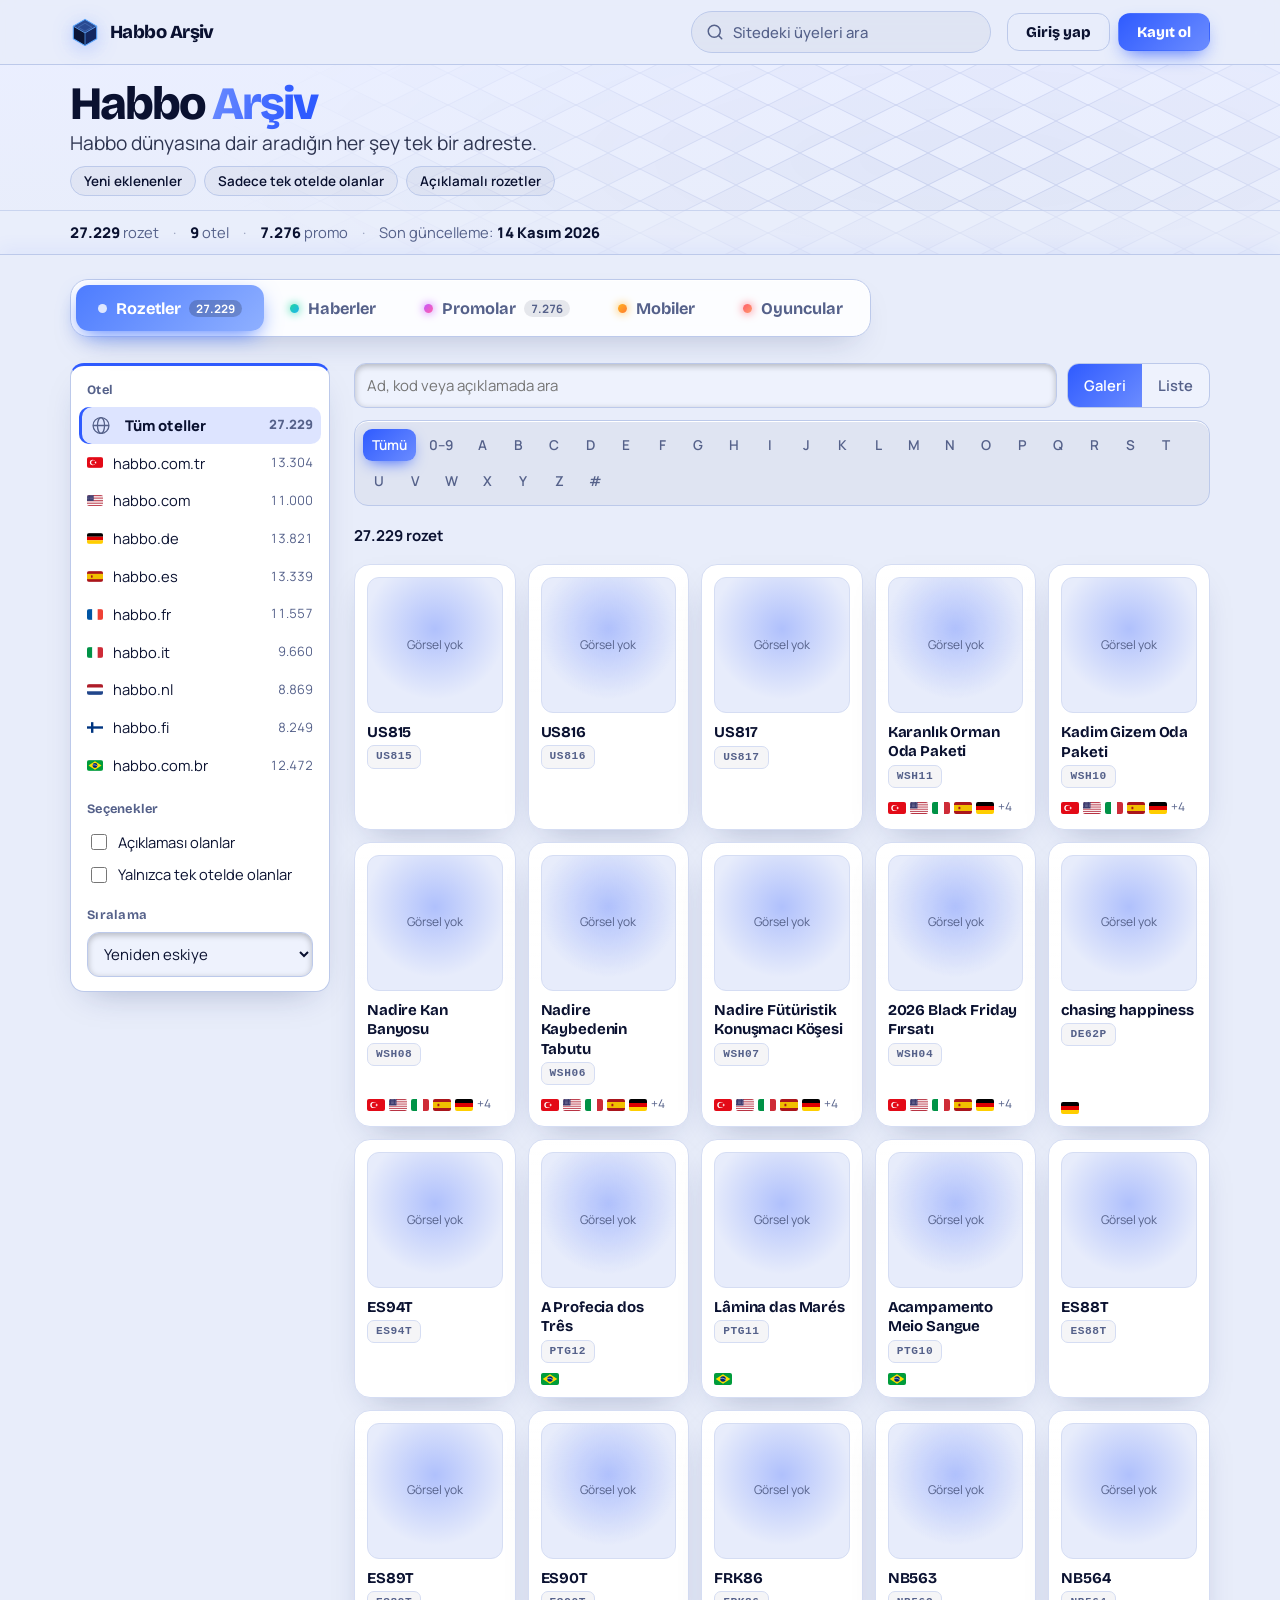
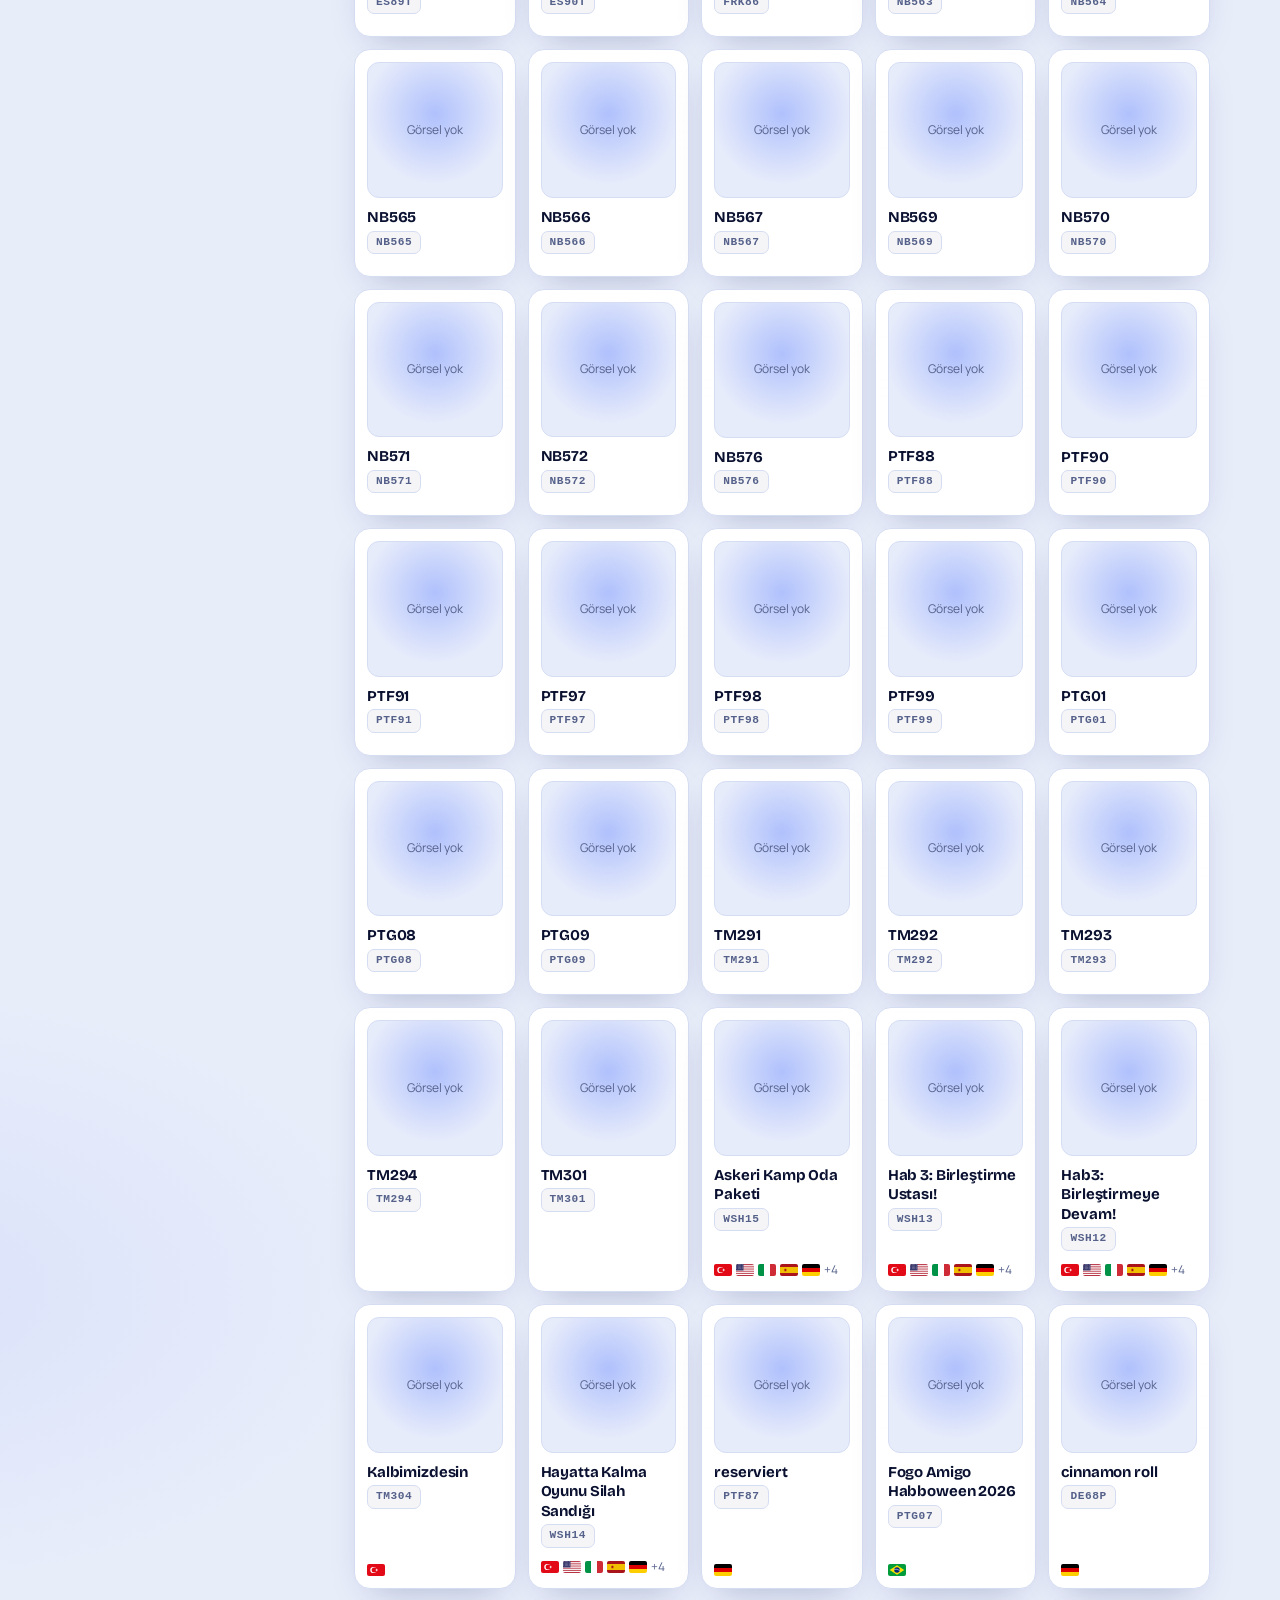
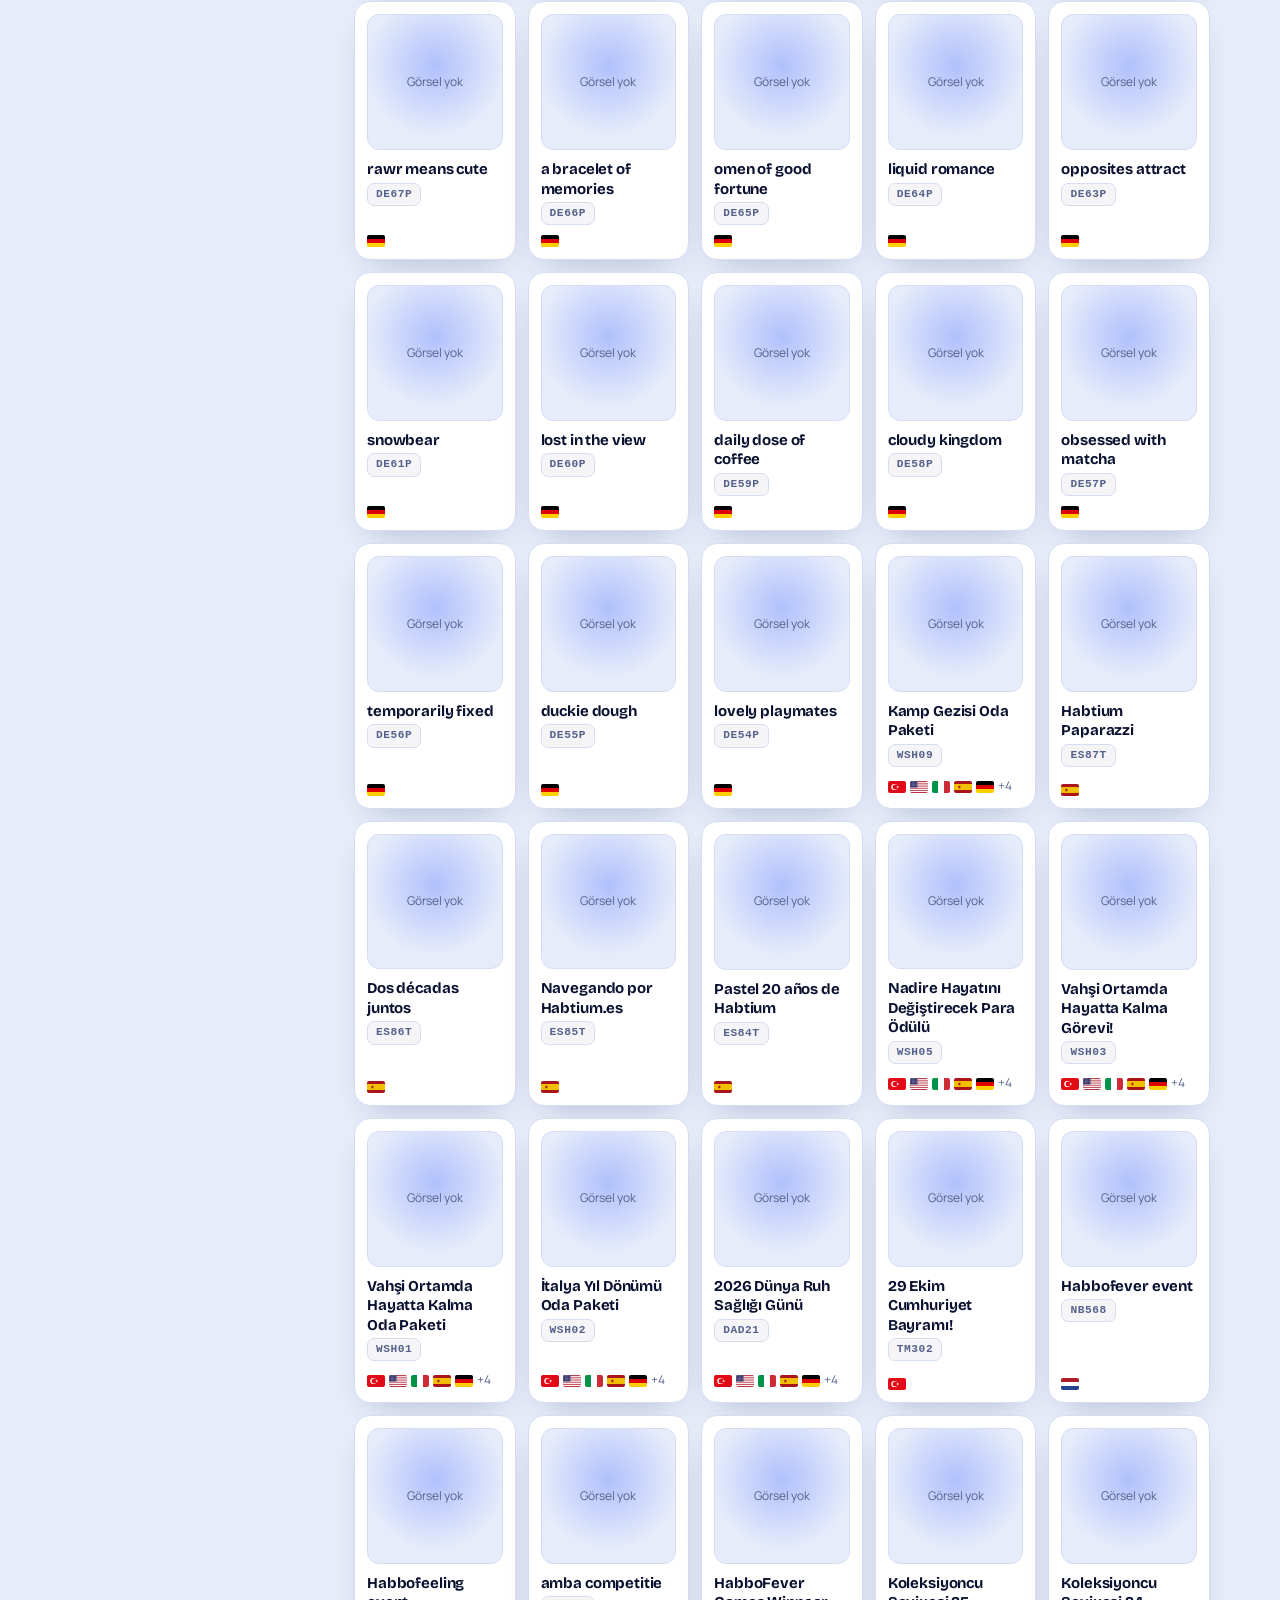
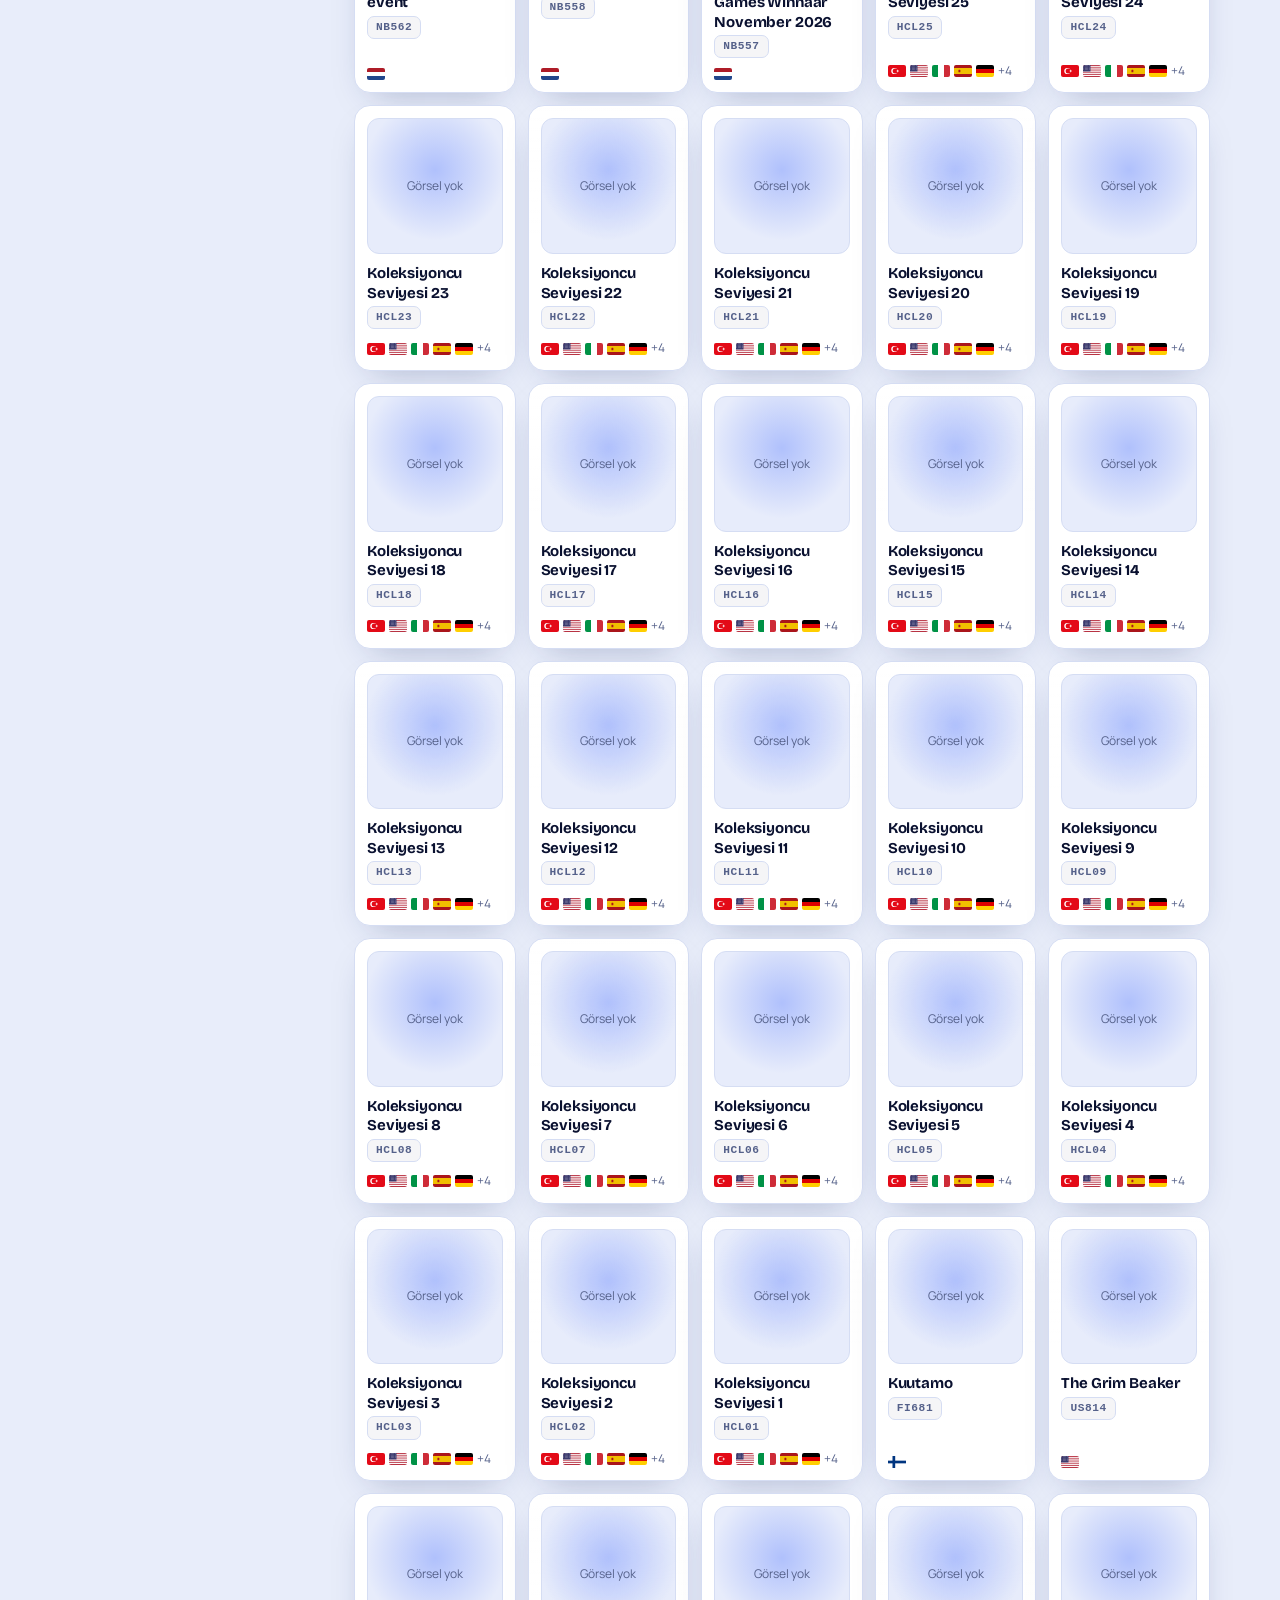
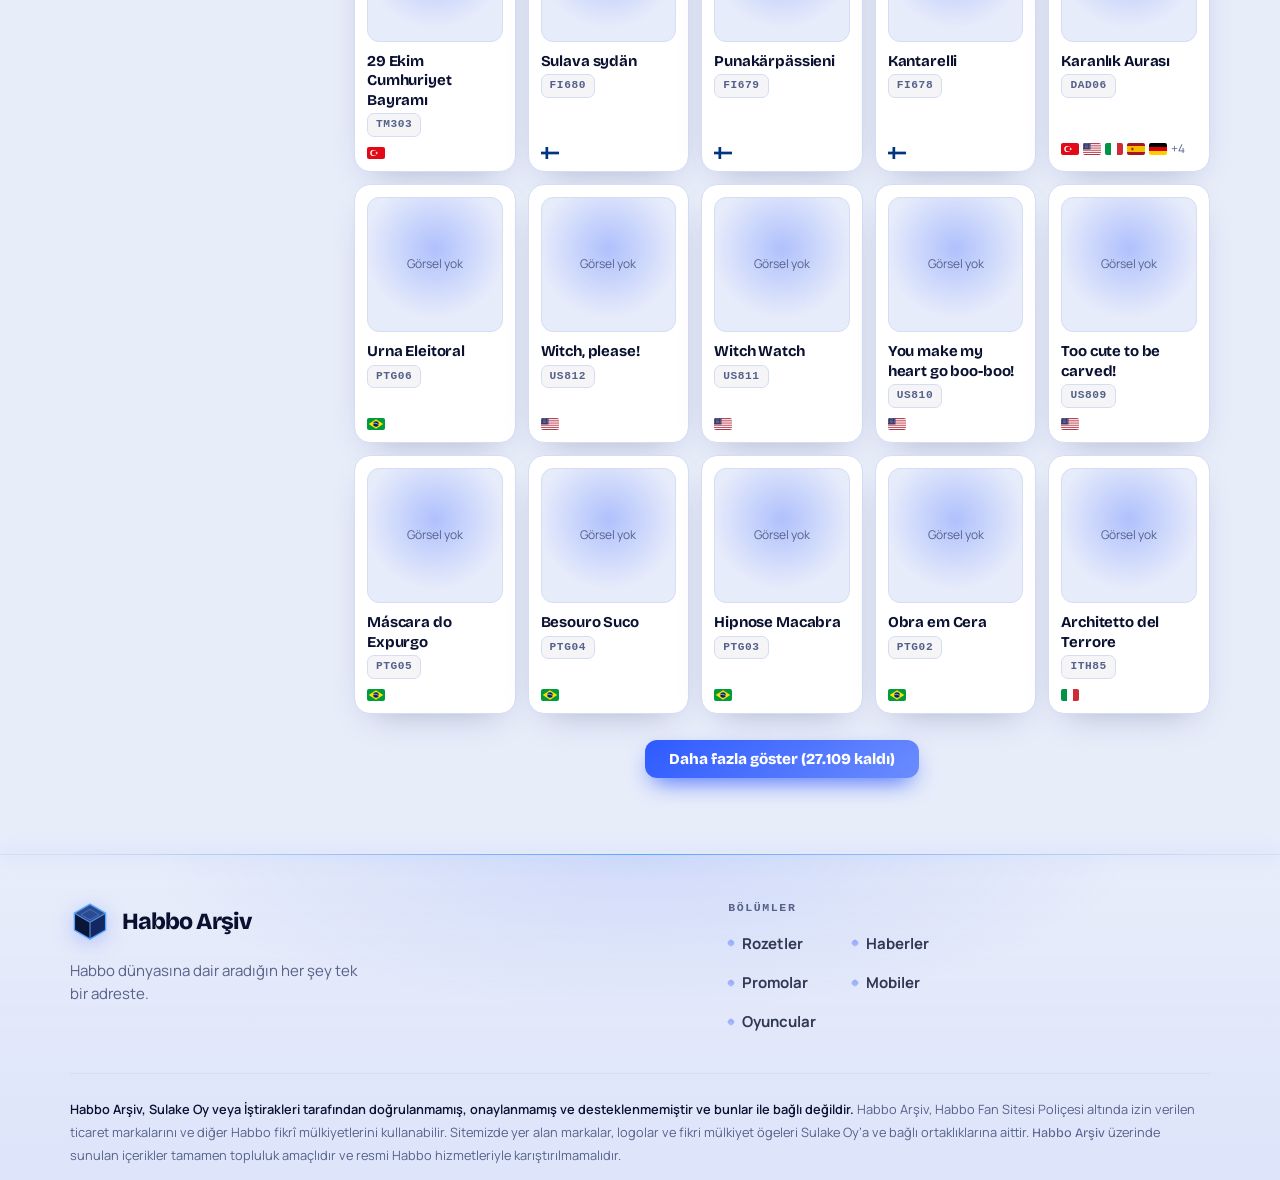
==== commit 89255373: "hero ve oyuncu sekmesi duzenlemesi" ====
--- a/index.html
+++ b/index.html
@@ -223,14 +223,6 @@
     <div class="hero-tx">
       <h1 class="sn">Habbo Arşiv</h1>
       <p class="sub">Habbo dünyasına dair aradığın her şey tek bir adreste.</p>
-      <div class="hs" id="heroForm" role="search">
-        <div class="hs-bas"><strong>Habbo rozeti ara</strong><span>Ad, kod veya açıklamada ara</span></div>
-        <div class="hs-kutu">
-          <select id="hh" aria-label="Otel"></select>
-          <input id="hq" type="search" placeholder="Rozet adı, kodu veya açıklaması" aria-label="Rozet ara" autocomplete="off" spellcheck="false" autocapitalize="off">
-          <button class="more" id="hb" type="button">Ara</button>
-        </div>
-      </div>
       <div class="hc-sat" id="heroCip" aria-label="Hızlı erişim"></div>
     </div>
     <div class="hero-sag" id="heroSag" aria-hidden="true"></div>
--- a/hero.css
+++ b/hero.css
@@ -121,3 +121,8 @@
   .wrap .modes::-webkit-scrollbar{display:none}
   .wrap .modes .tg{flex:none}
 }
+
+/* ---------- açılır listeler (otel seçimi) okunabilir olsun ---------- */
+select{color-scheme:light dark}
+select option,select optgroup{background:var(--surface);color:var(--ink)}
+select option:checked,select option:hover{background:var(--accS,#2a3a66);color:var(--ink)}
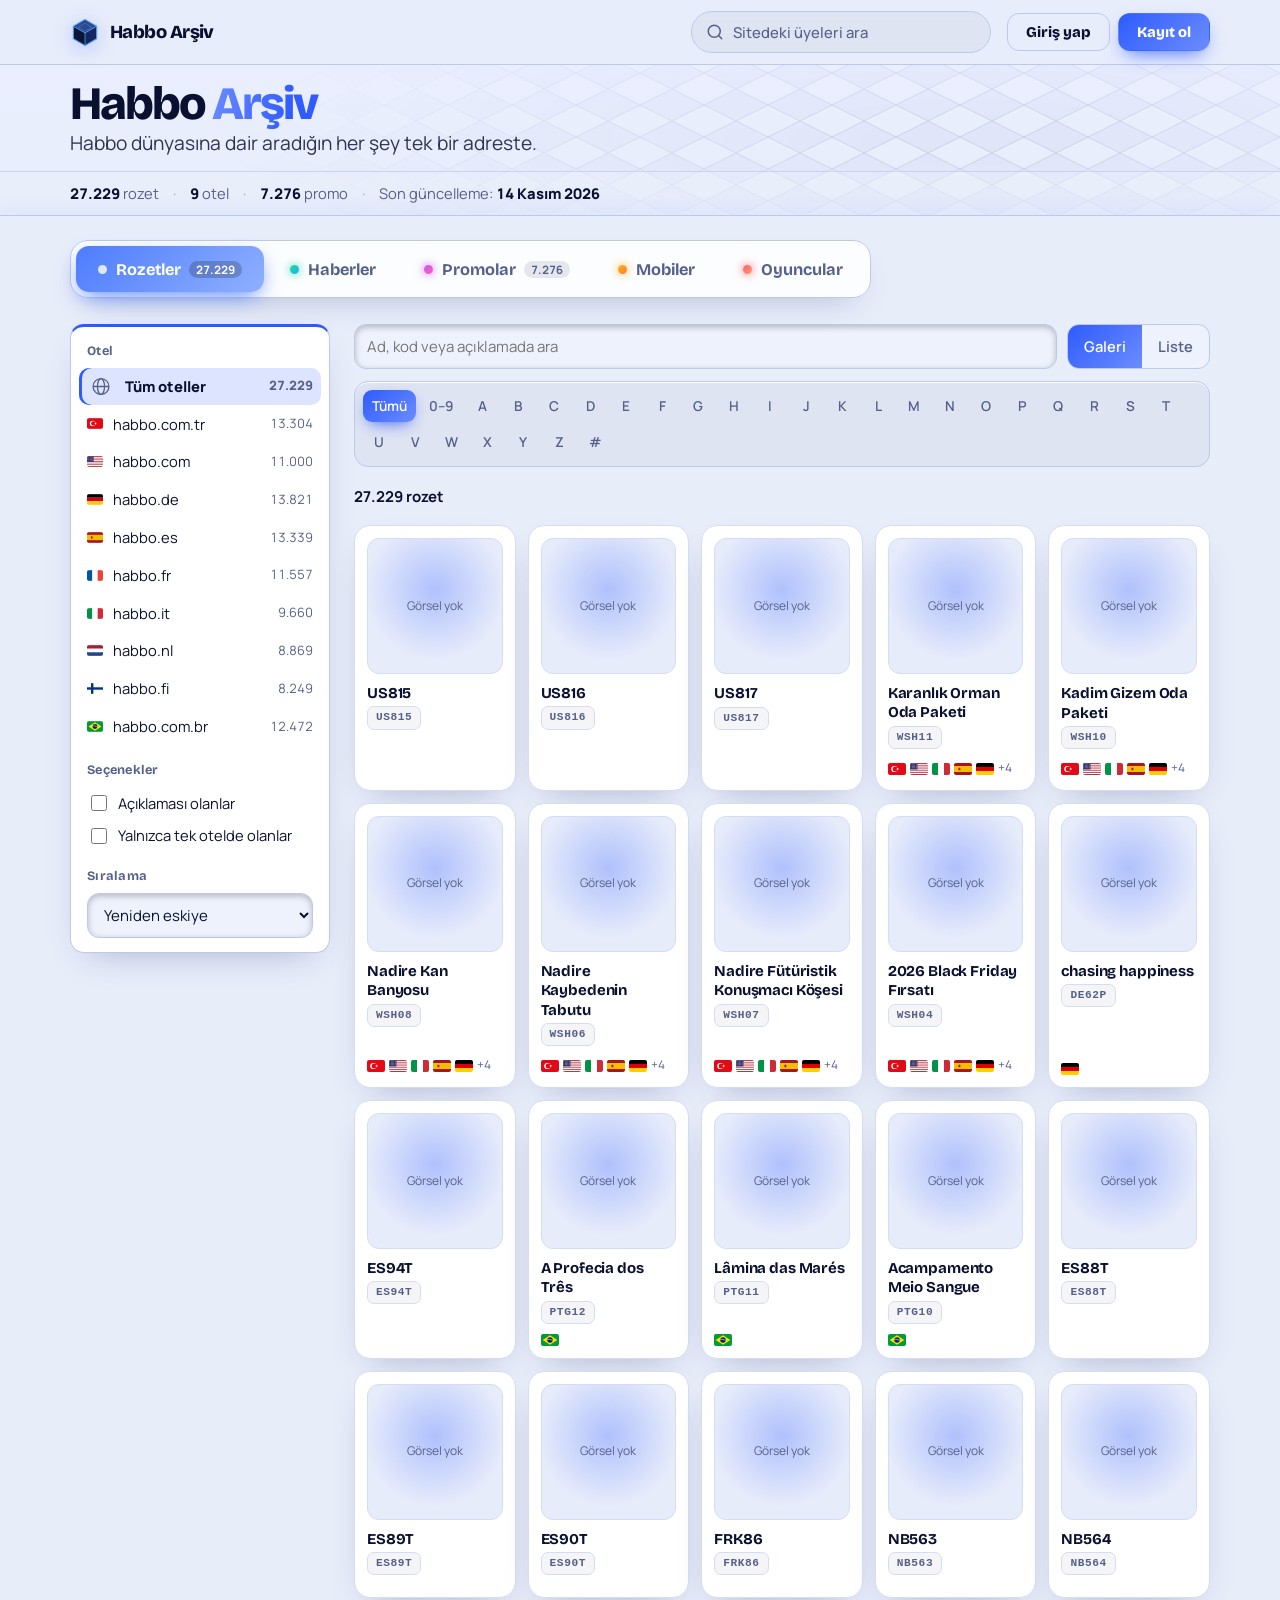
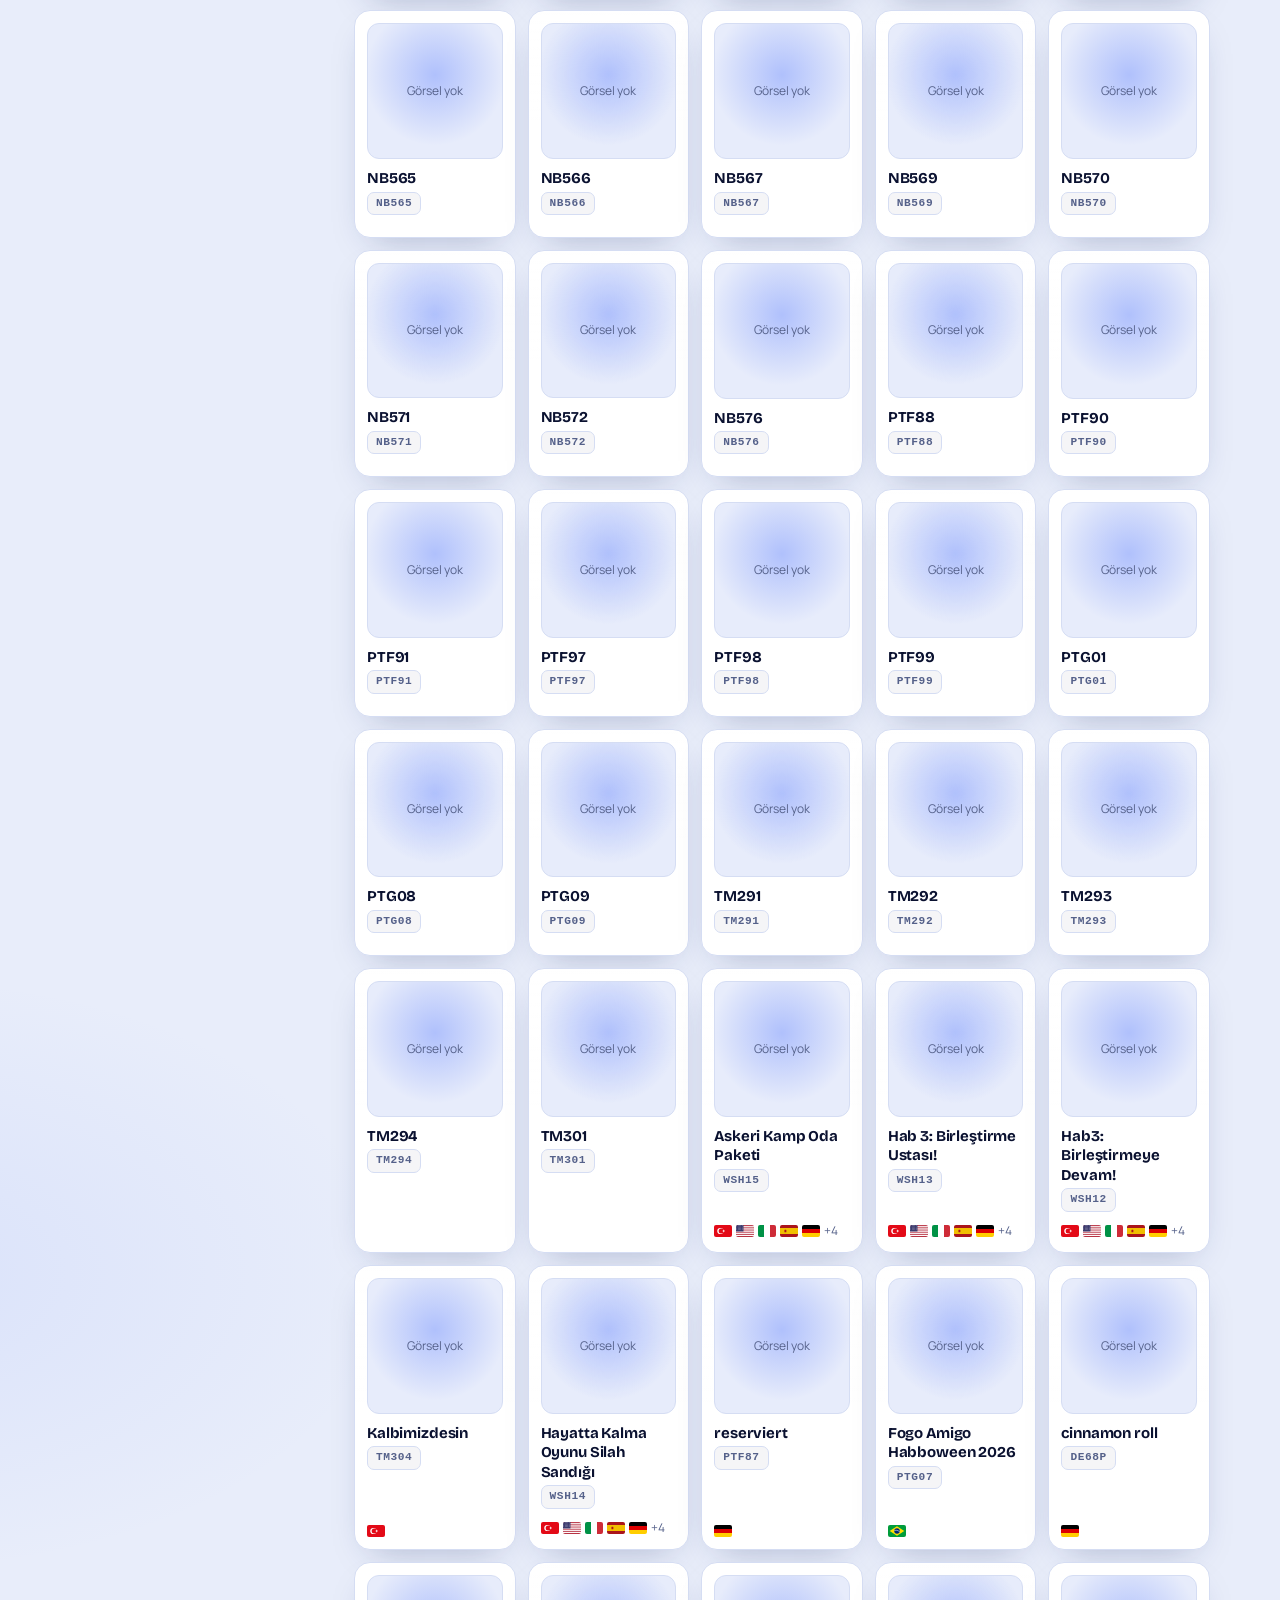
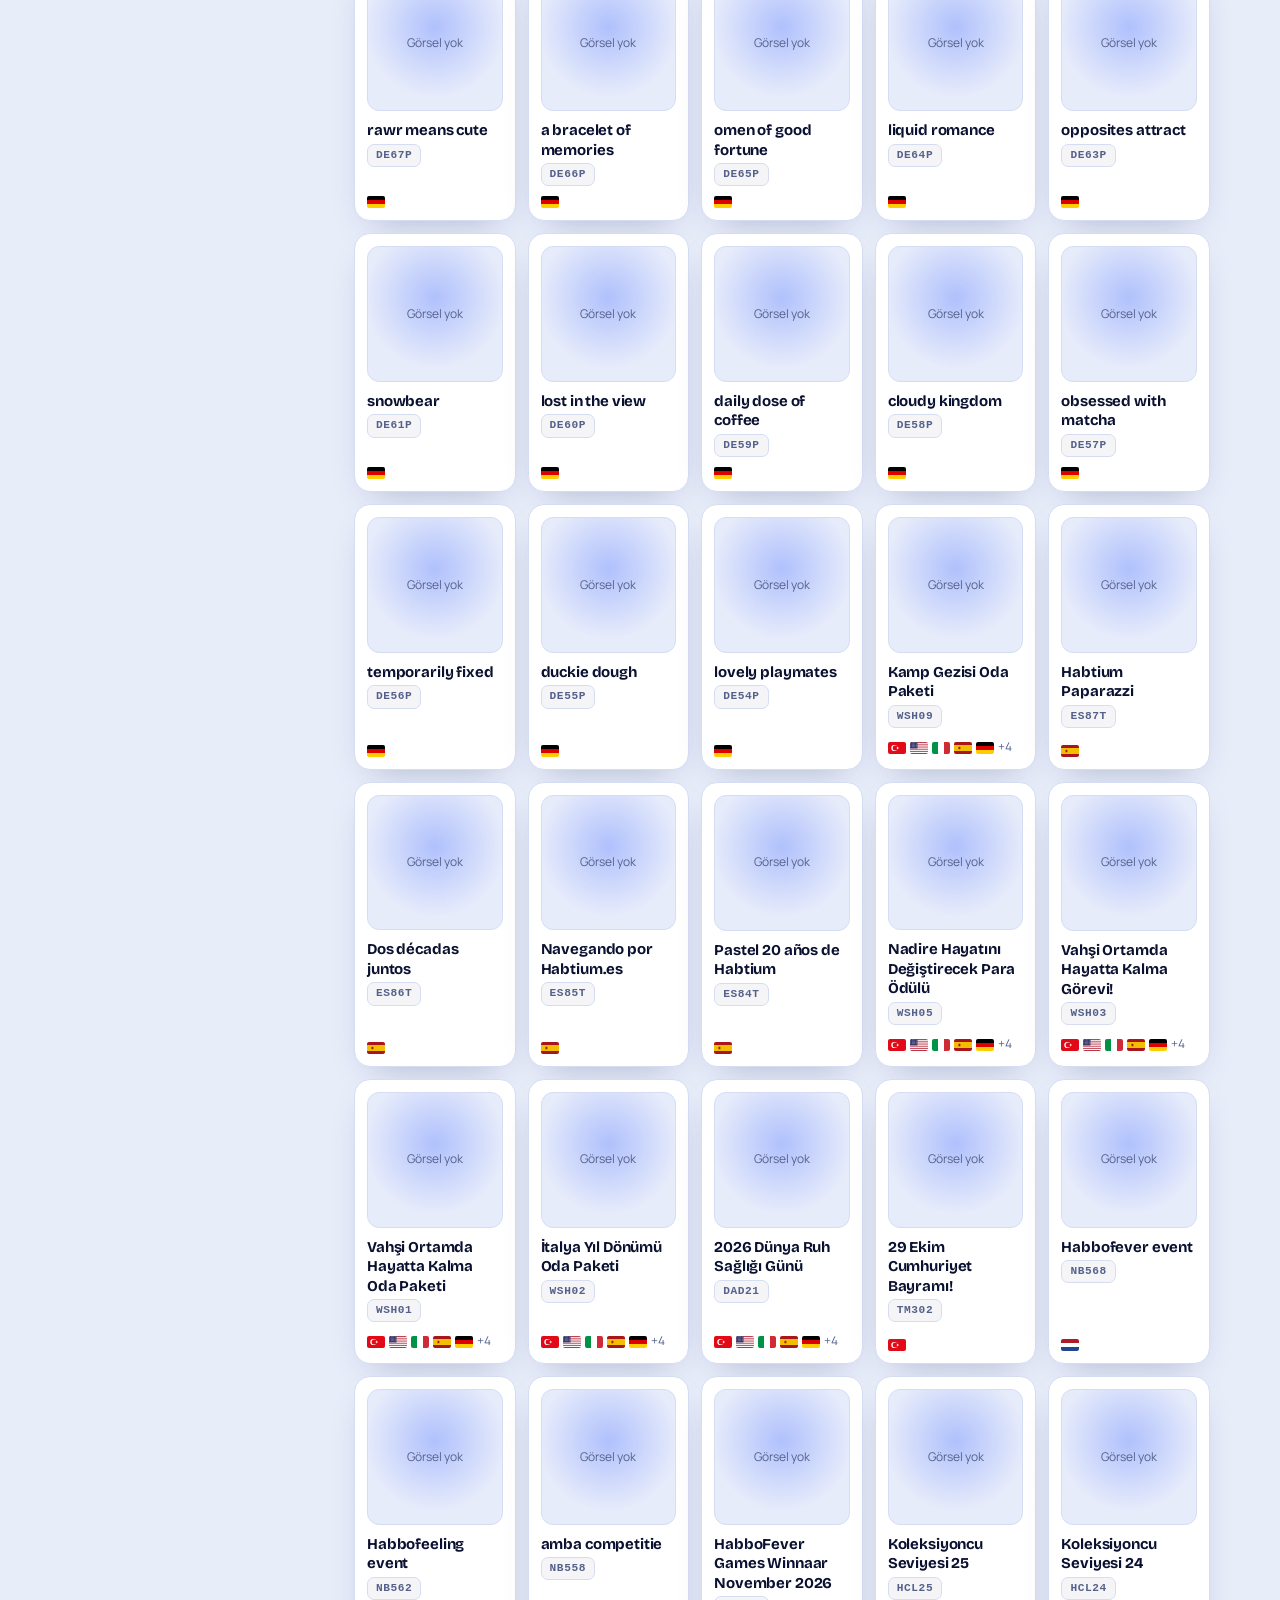
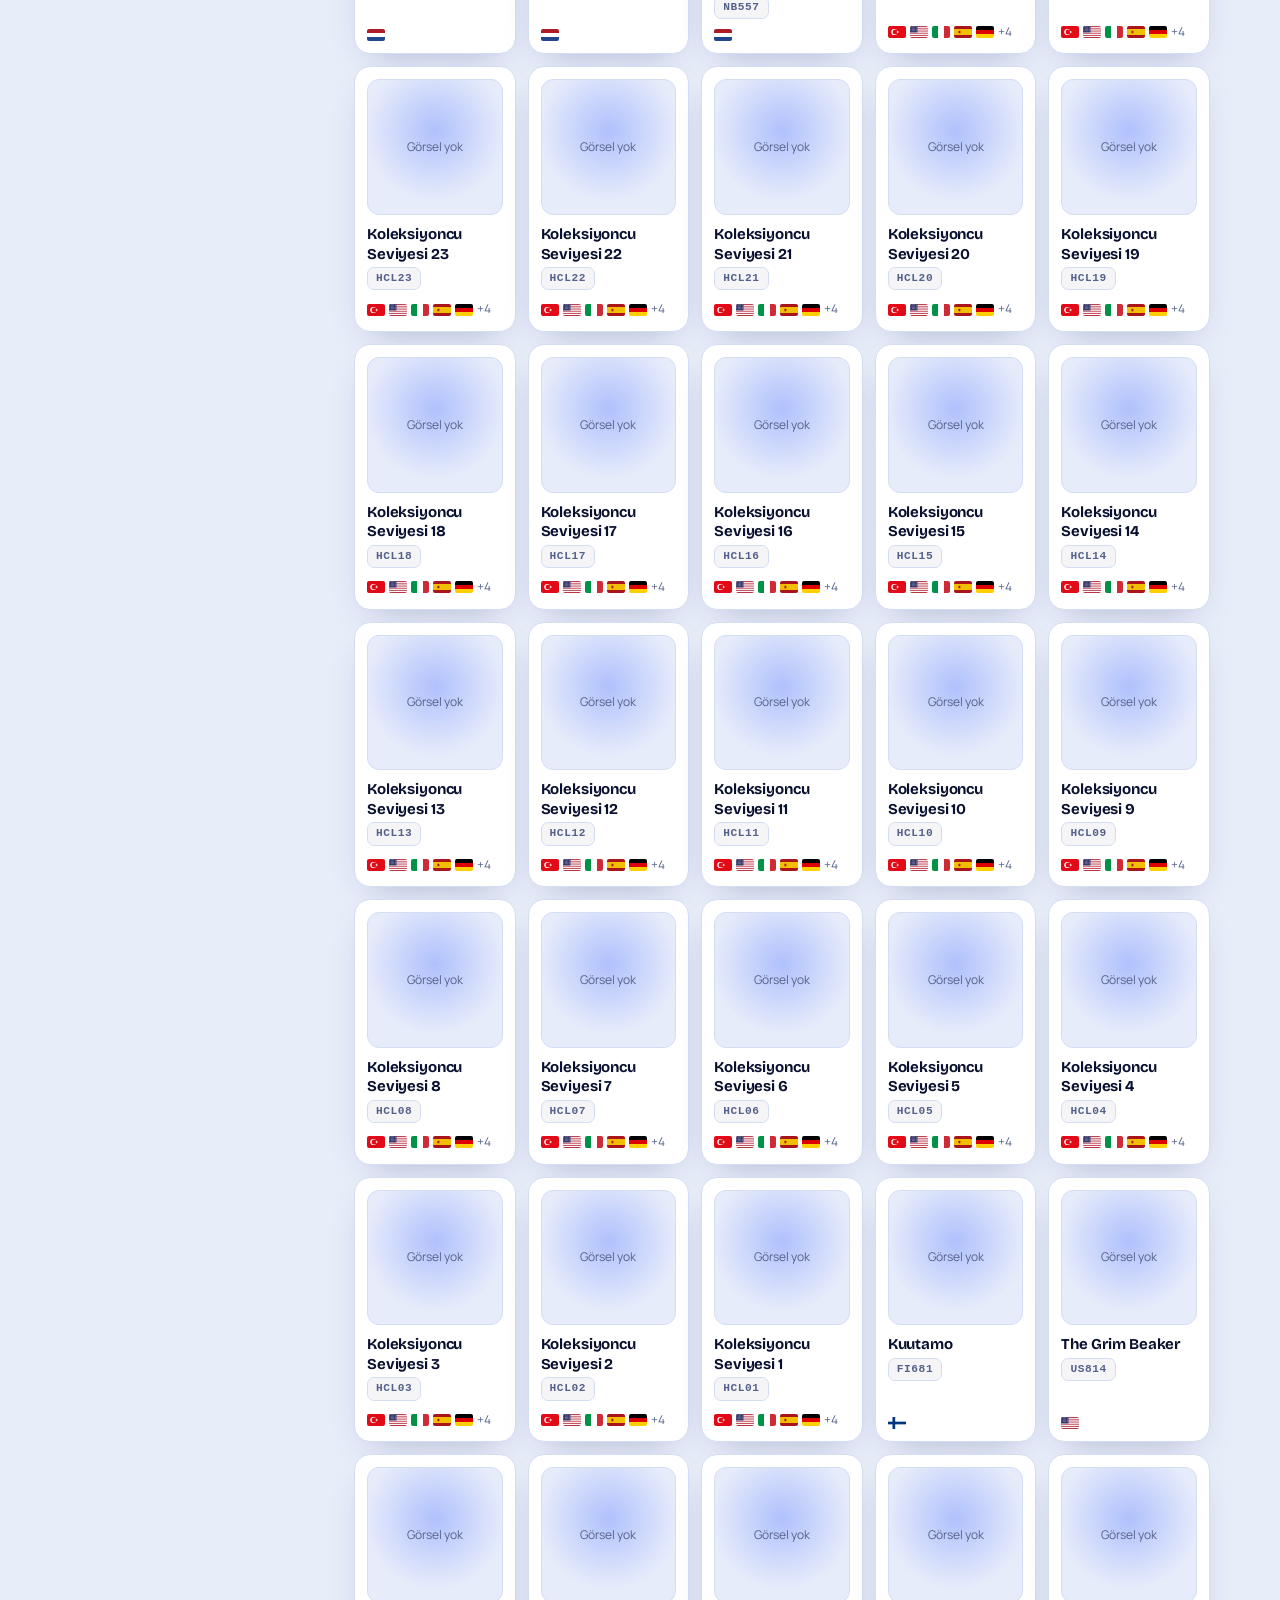
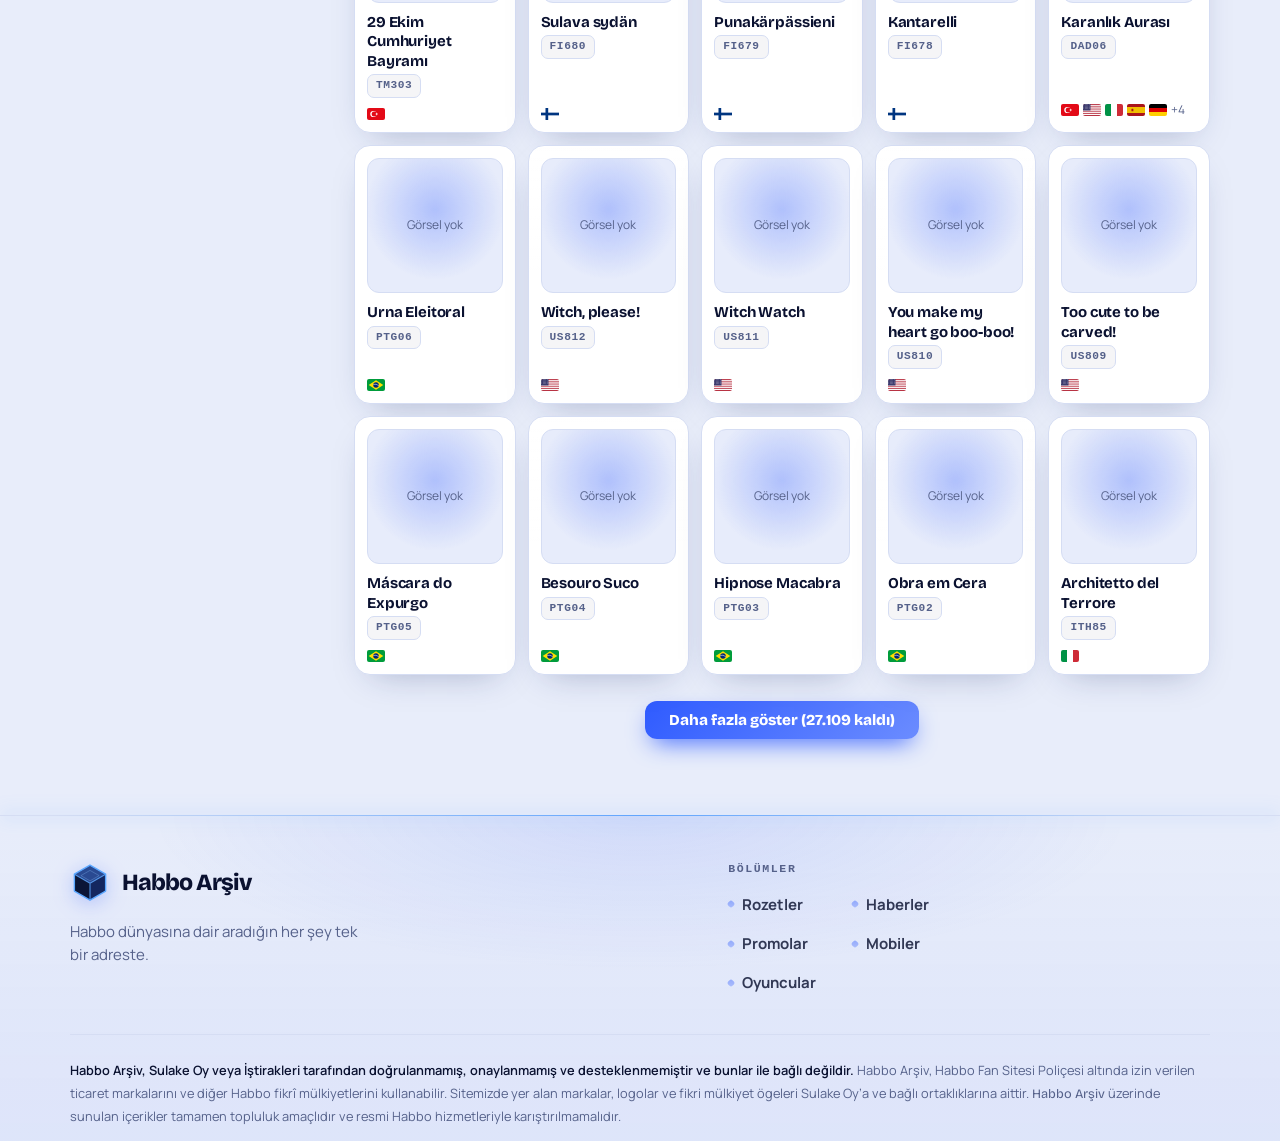
==== commit 314c4636: "herodaki etiketler kaldırıldı" ====
--- a/index.html
+++ b/index.html
@@ -223,7 +223,6 @@
     <div class="hero-tx">
       <h1 class="sn">Habbo Arşiv</h1>
       <p class="sub">Habbo dünyasına dair aradığın her şey tek bir adreste.</p>
-      <div class="hc-sat" id="heroCip" aria-label="Hızlı erişim"></div>
     </div>
     <div class="hero-sag" id="heroSag" aria-hidden="true"></div>
   </div>
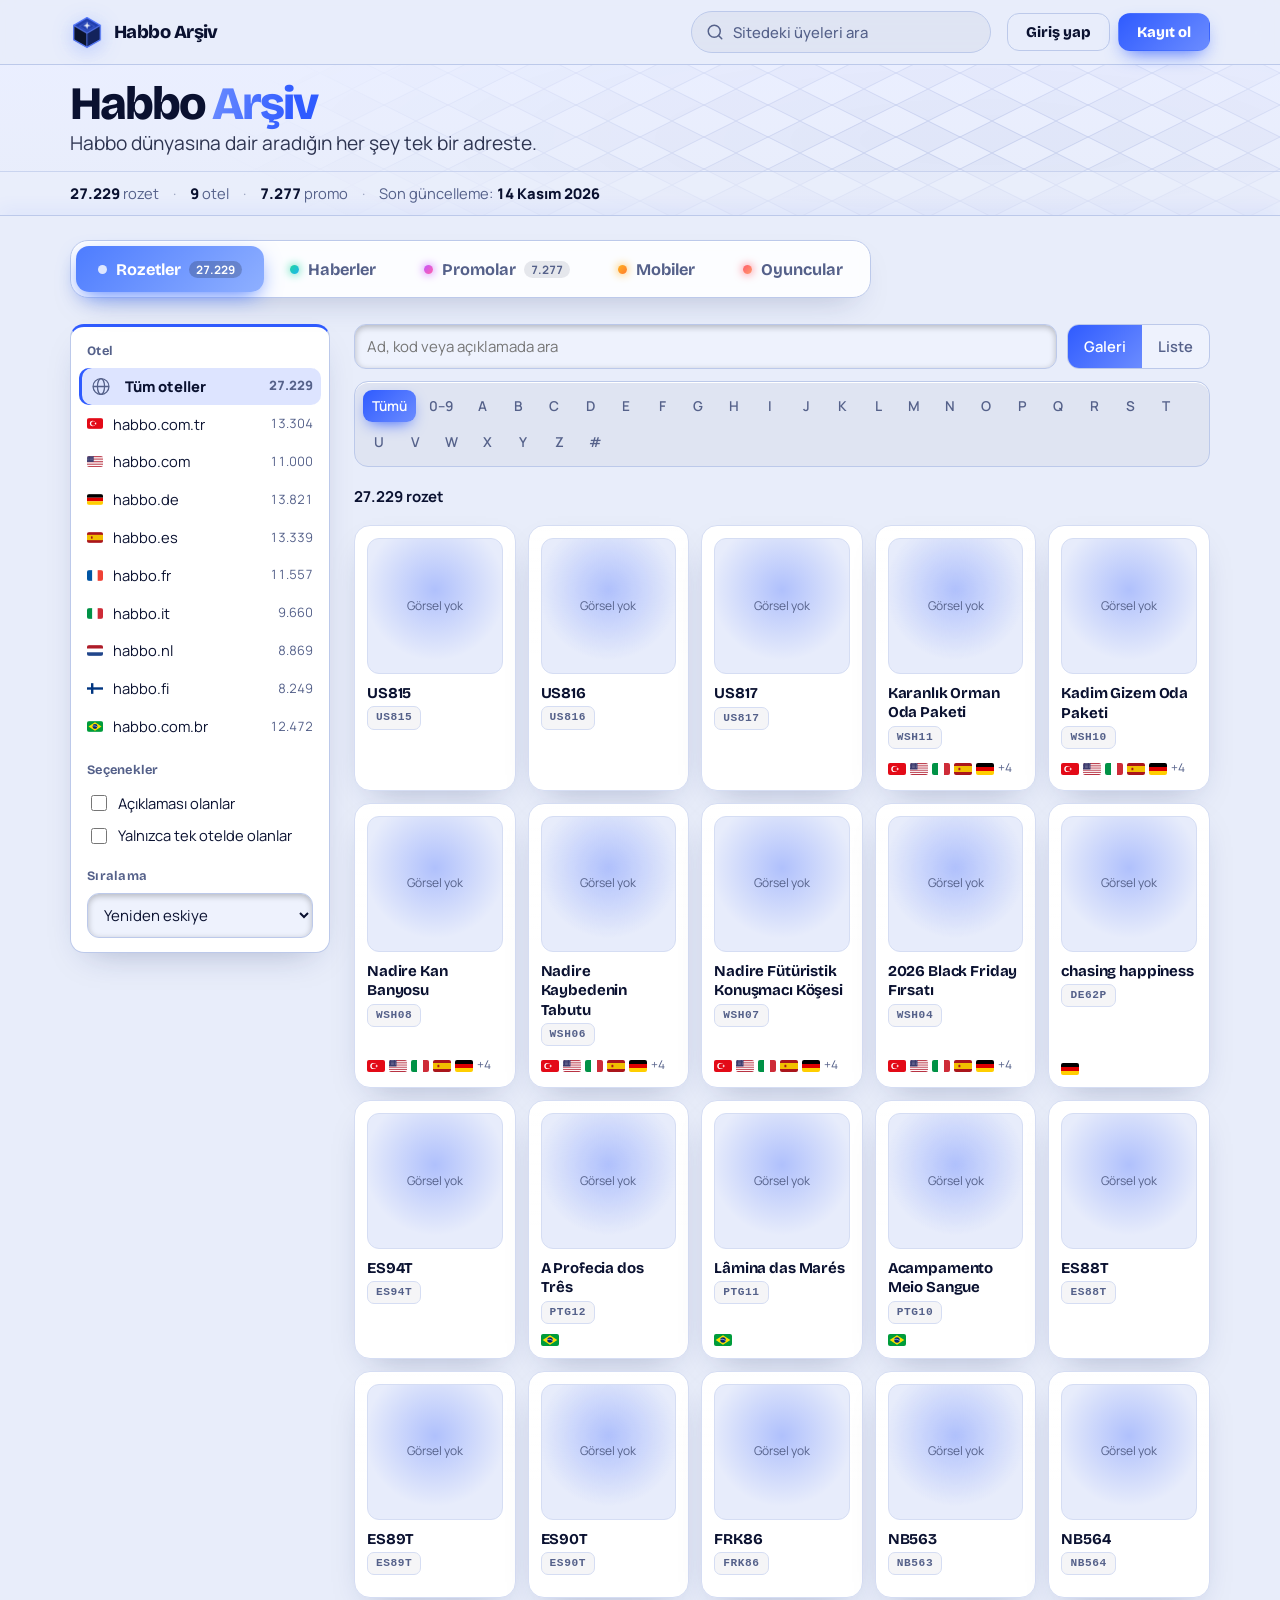
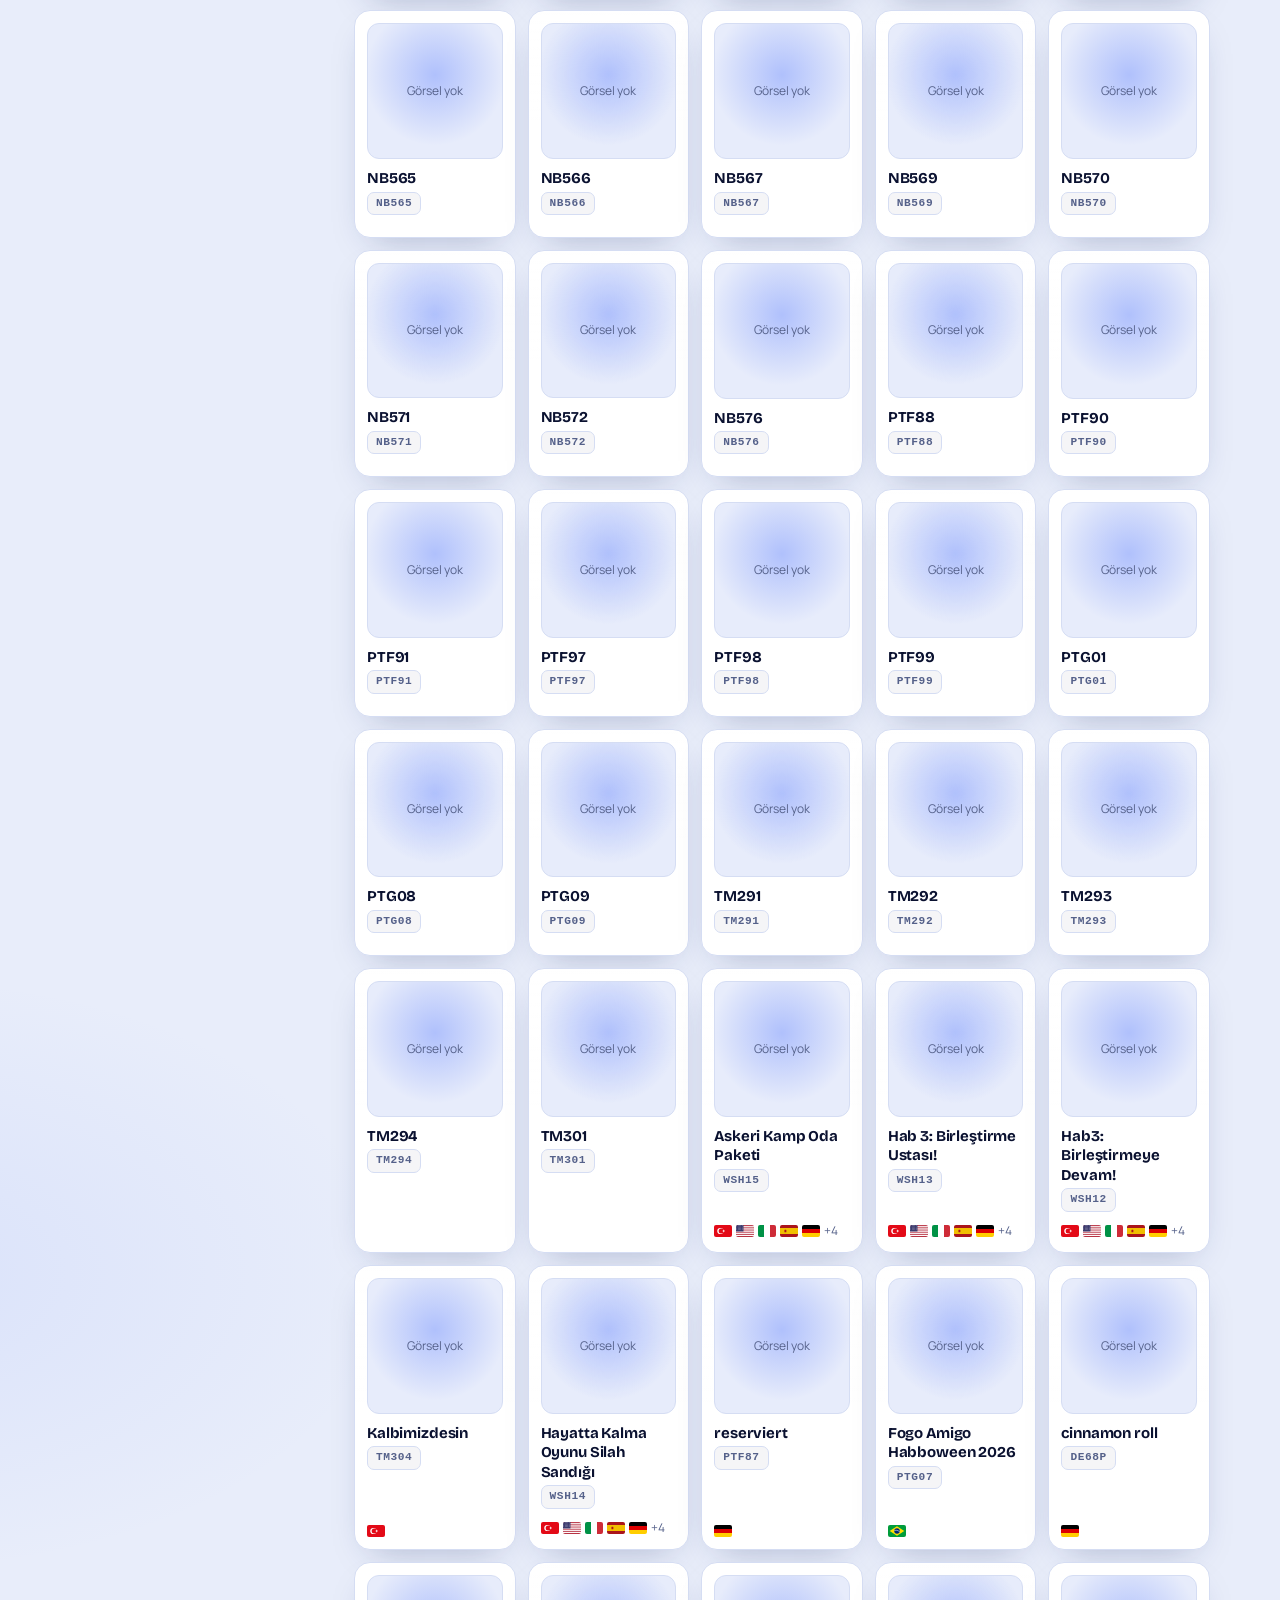
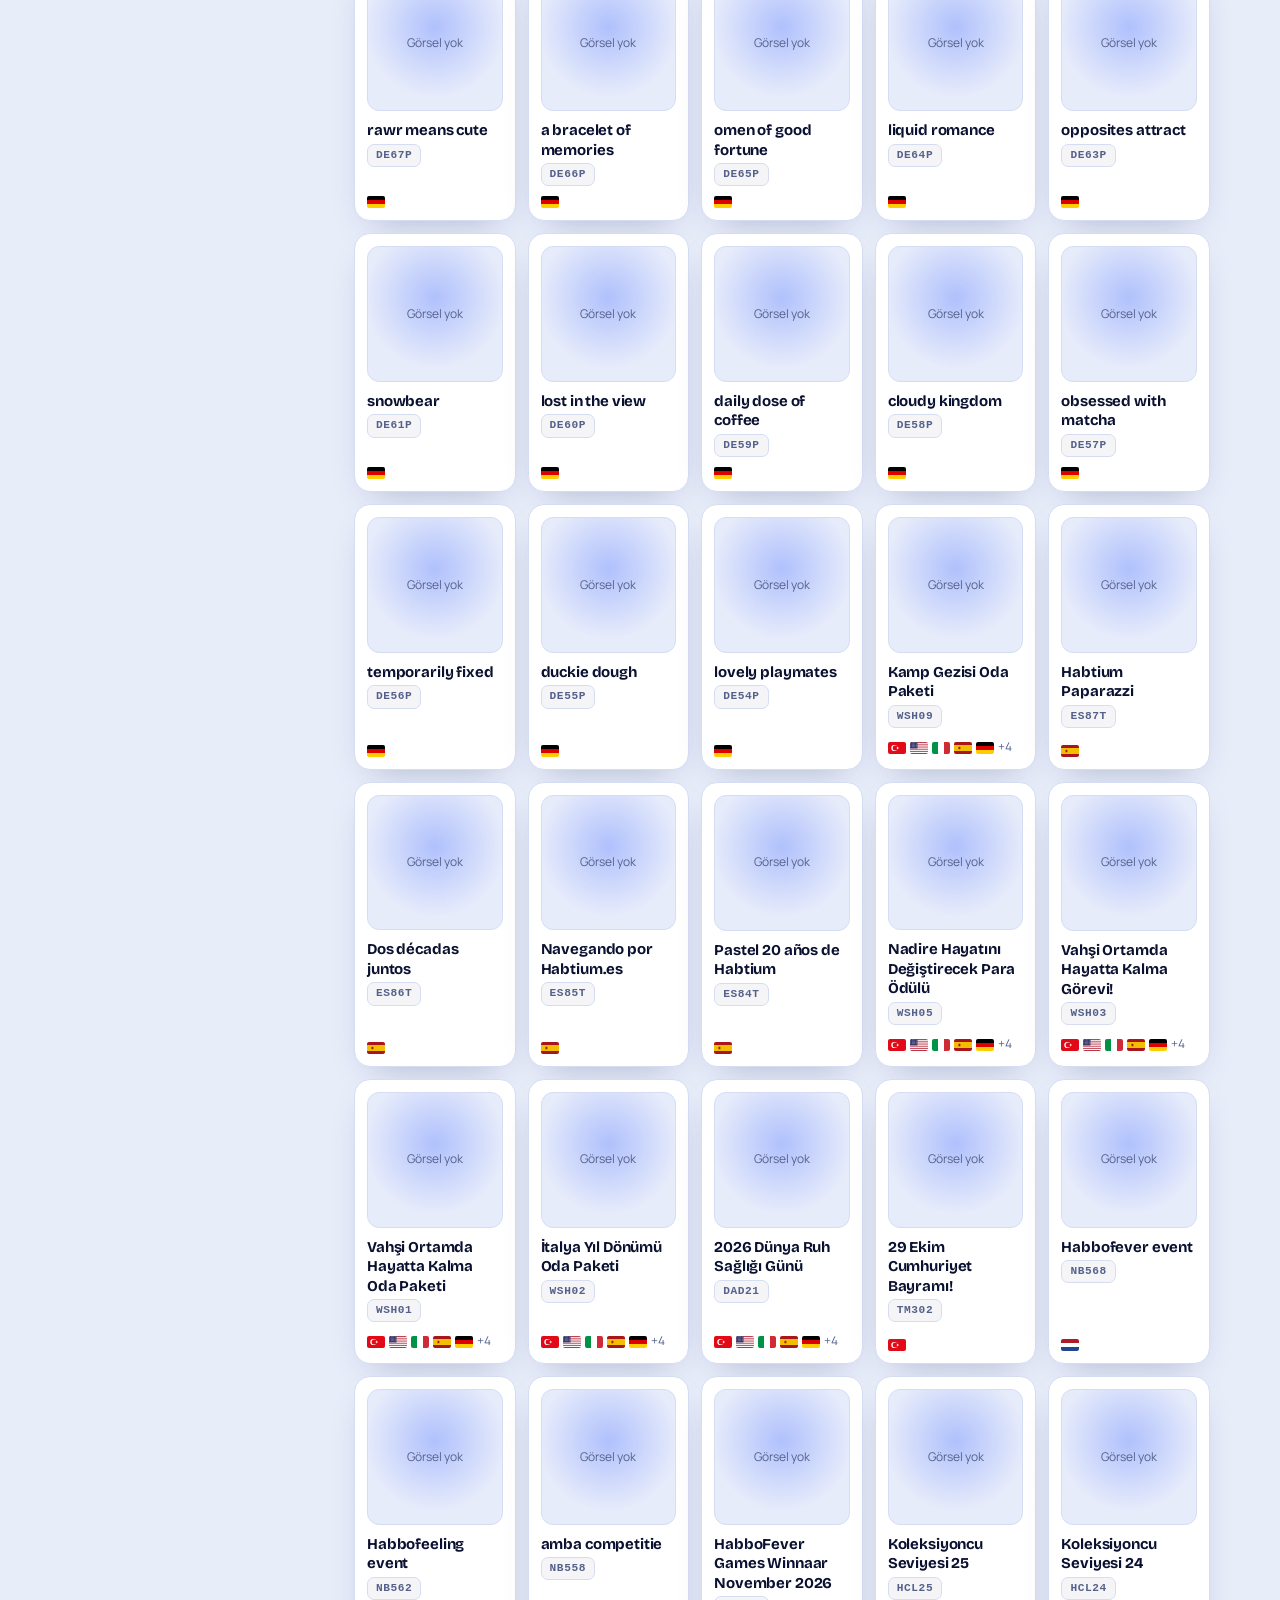
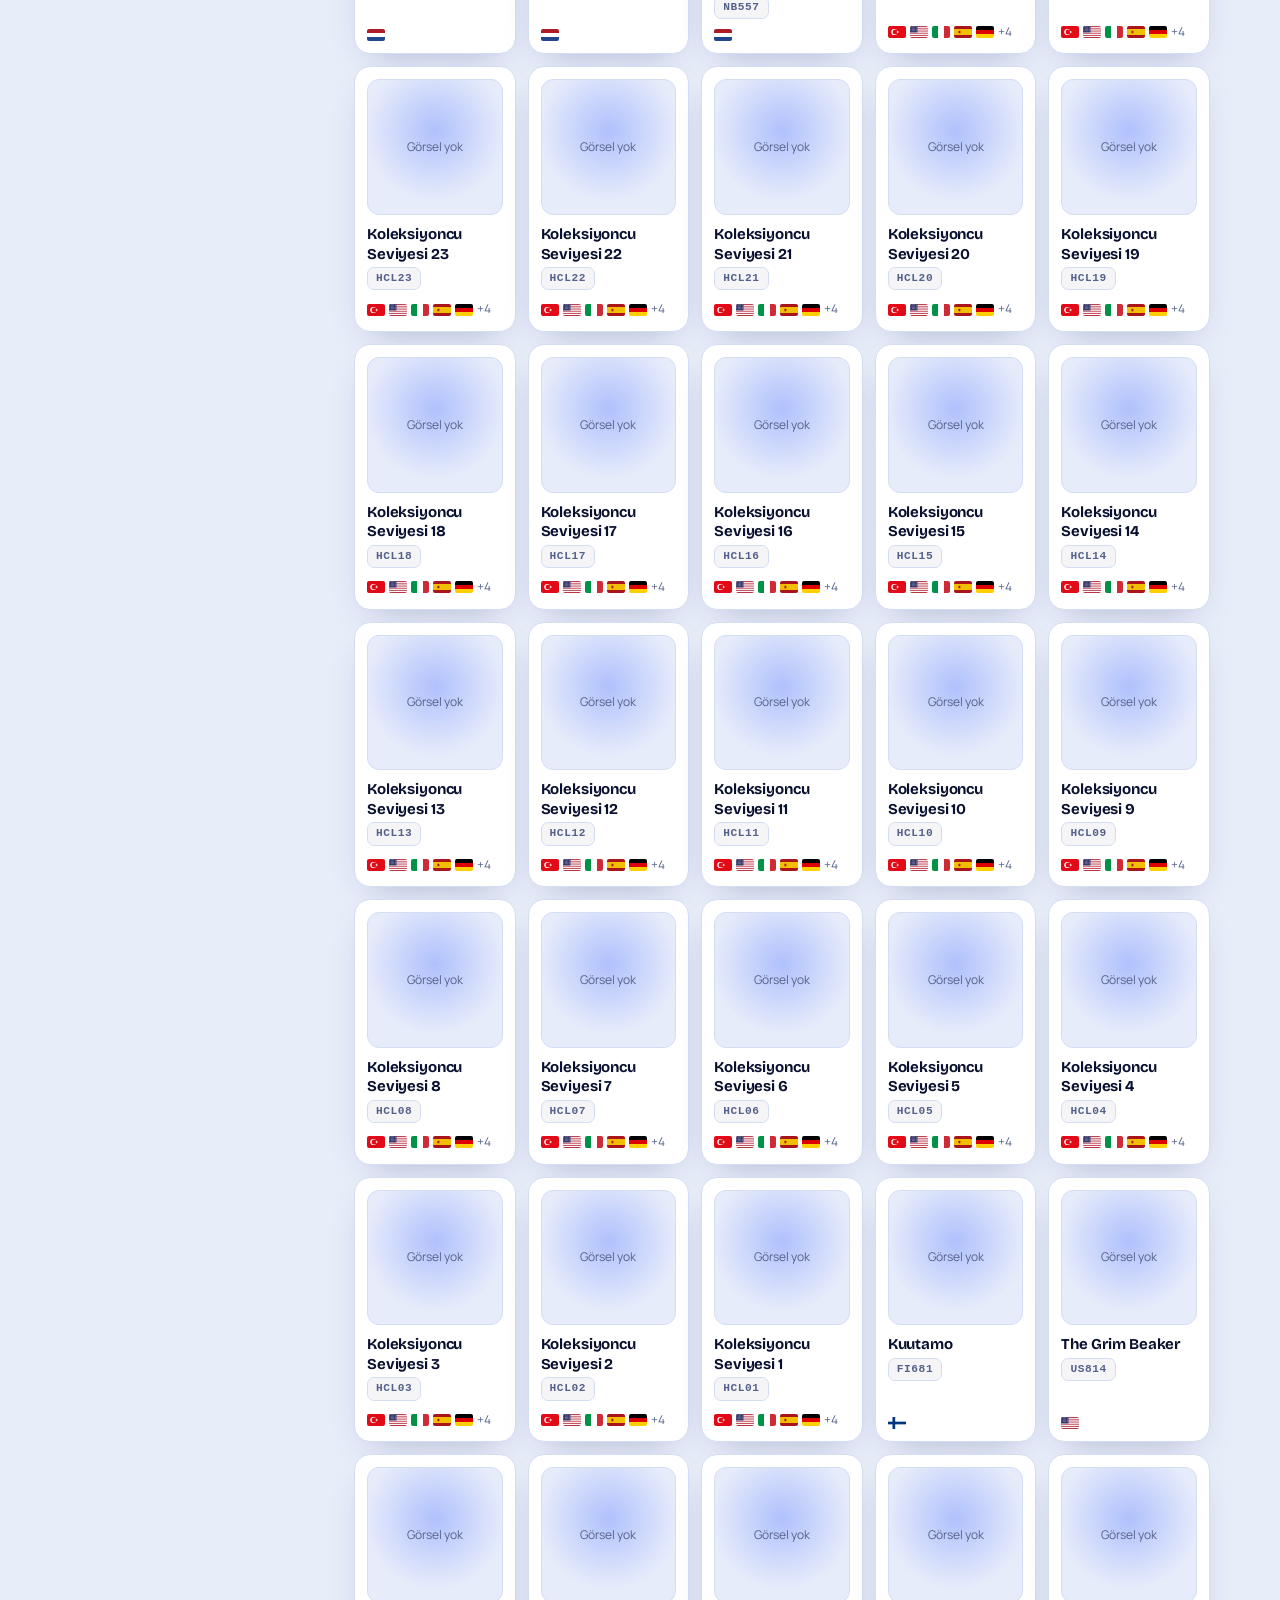
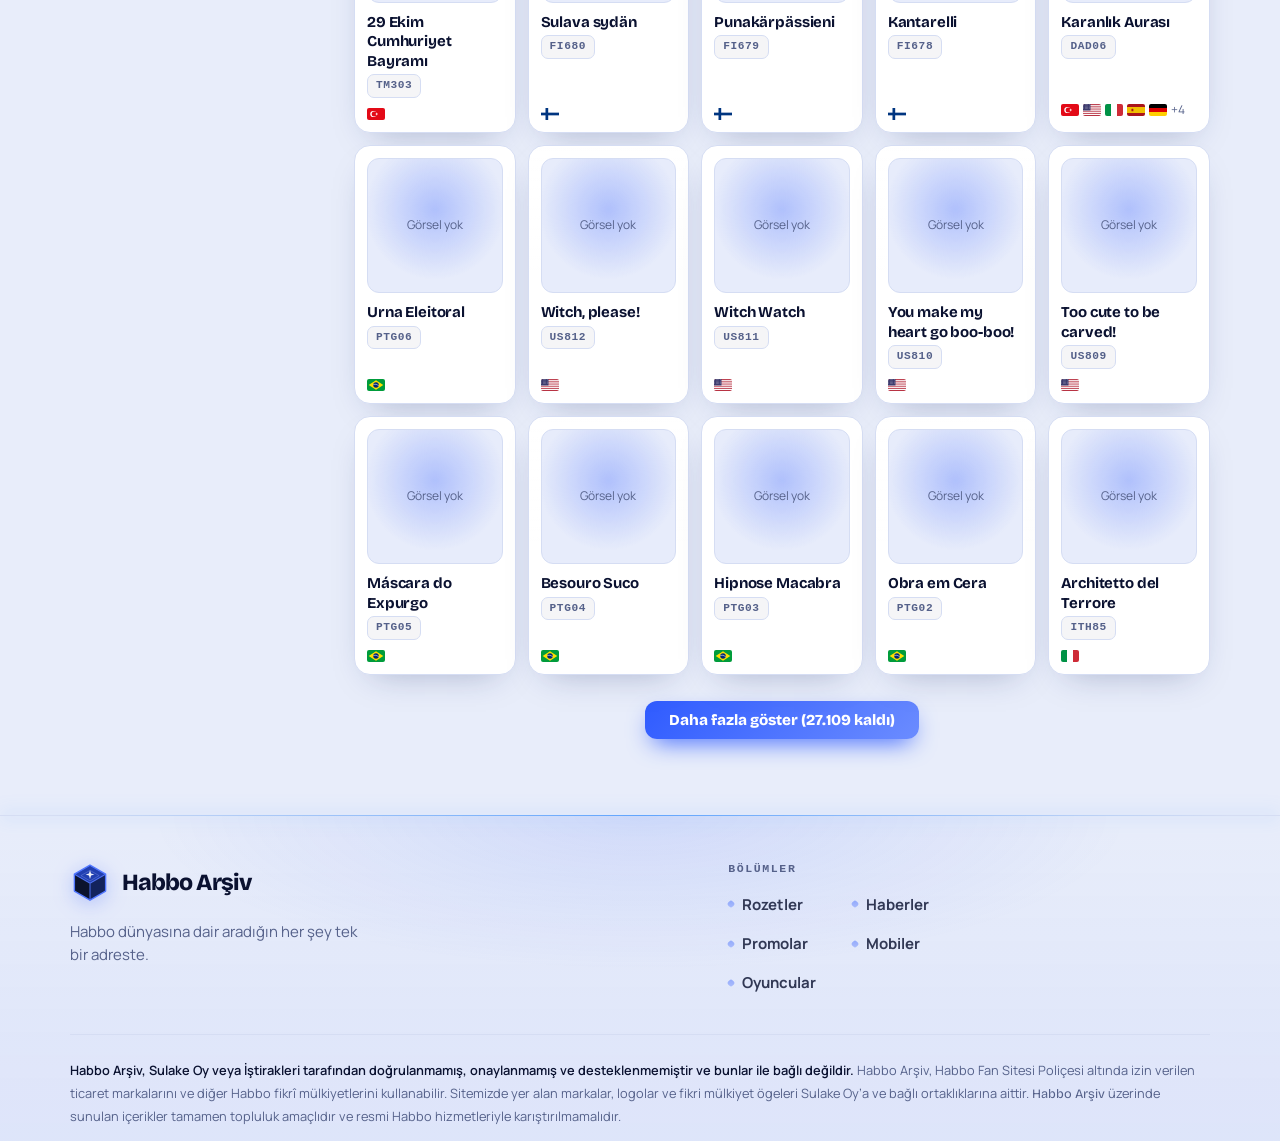
==== commit 25a498f9: "logo duzenlemeleri" ====
--- a/index.html
+++ b/index.html
@@ -300,7 +300,7 @@
   <div class="ft-in">
     <div class="ft-ust">
       <div class="ft-marka">
-        <a class="ft-logo" href="/" aria-label="Habbo Arşiv"><svg class="logo" viewBox="0 0 32 32" aria-hidden="true"><path d="M16 2.5 28.5 9.75 16 17 3.5 9.75z" fill="#2a4a92"/><path d="M3.5 9.75 16 17v13.5L3.5 23.25z" fill="#0b1536"/><path d="M28.5 9.75 16 17v13.5l12.5-7.25z" fill="#142760"/><path d="M16 6.7 23.3 10.9 16 15.1 8.7 10.9z" fill="none" stroke="#8cc2ff" stroke-opacity=".4" stroke-width=".6"/><path d="M16 2.5 28.5 9.75v13.5L16 30.5 3.5 23.25V9.75z" fill="none" stroke="#5aa7ff" stroke-width="1.1" stroke-linejoin="round"/><path d="M3.5 9.75 16 17l12.5-7.25M16 17v13.5" fill="none" stroke="#5aa7ff" stroke-opacity=".75" stroke-width="1" stroke-linejoin="round"/></svg><span class="sn">Habbo Arşiv</span></a>
+        <a class="ft-logo" href="/" aria-label="Habbo Arşiv"><svg class="logo" viewBox="0 0 32 32" aria-hidden="true"><path class="lg-l" d="M3.5 9.75 16 17v13.5L3.5 23.25z"/><path class="lg-r" d="M28.5 9.75 16 17v13.5l12.5-7.25z"/><path class="lg-t" d="M16 2.5 28.5 9.75 16 17 3.5 9.75z"/><path class="lg-i" d="M16 6.7 23.3 10.9 16 15.1 8.7 10.9z"/><g class="lg-g"><path class="lg-s" d="M16 6.5 16.85 9.15 19.5 10 16.85 10.85 16 13.5 15.15 10.85 12.5 10 15.15 9.15z"/></g><path class="lg-o" d="M16 2.5 28.5 9.75v13.5L16 30.5 3.5 23.25V9.75z"/><path class="lg-e" d="M3.5 9.75 16 17l12.5-7.25M16 17v13.5"/></svg><span class="sn">Habbo Arşiv</span></a>
         <p>Habbo dünyasına dair aradığın her şey tek bir adreste.</p>
       </div>
       <nav class="ft-nav" aria-label="Bölümler">
@@ -429,8 +429,27 @@
   $("dhot").innerHTML='<div class="own"><span class="ol">Sahipler</span><strong class="ov">'+deger+'</strong></div><div class="oh">'+NAMES[sec]+'</div><div class="fbr">'+bay+"</div>"+(n==null&&durum==="yok"?'<p class="nt">Sahip sayısı şu an alınamadı.</p>':"");
 }
 // Seçilen otelin sayısını gösterir; kayıtlı değilse yalnızca o otel için Habbo'ya sorar
+// Rozet penceresinde seçili otelin kendi dilindeki ad ve açıklama (rozet_dil/<otel>.js, ilk tıklamada yüklenir)
+var dilDurum={};   // otel -> "yukleniyor" | "tamam" | "yok"
+function dilMetni(b,h){
+  var d=window.ROZET_DIL&&ROZET_DIL[h]&&ROZET_DIL[h][b.code];
+  $("dname").textContent=d&&d[0]?d[0]:b.name;
+  $("ddesc").textContent=d&&d[1]?d[1]:(b.desc||"Bu rozet için açıklama yok.");
+}
+function dilUygula(b,h){
+  dilMetni(b,h);                                  // yüklüyse hemen, değilse Türkçe metin
+  if(h==="tr"||dilDurum[h]==="tamam"||dilDurum[h]==="yok")return;
+  if(dilDurum[h]==="yukleniyor")return;
+  dilDurum[h]="yukleniyor";
+  var s=document.createElement("script");
+  s.src="rozet_dil/"+h+".js"+(typeof BUILD!=="undefined"&&BUILD.tarih?"?v="+BUILD.tarih:"");
+  s.onload=function(){dilDurum[h]="tamam";if(aktifB&&secili===h)dilMetni(aktifB,h)};
+  s.onerror=function(){dilDurum[h]="yok"};
+  document.head.appendChild(s);
+}
 function sahipAc(b,h){
   secili=h;
+  dilUygula(b,h);
   var sy=sahipler(b.code)||{};
   var hazir=sy[h]!=null||canli[b.code+"|"+h]!=null;
   if(hazir||!CANLI_SAHIP||!HABBO_ADRES[h]){sahipCiz(b,h,hazir?"tamam":"yok");return}
@@ -621,10 +640,13 @@
     if(p){e("Arkadaş",liste(p.friends,"friends").length.toLocaleString("tr-TR"))}
     var w=div("ust","");a.forEach(function(x){w.appendChild(x)});return w;
   }
-  function gorselli(src,ad){var g=div("gi","");if(src){var i=new Image();i.alt="";i.loading="lazy";i.src=src;i.onerror=function(){i.remove()};g.appendChild(i)}return g}
-  function satir(src,ad,alt,sag){
+  function gorselli(src,ad){var g=div("gi","");if(src){var i=new Image();i.alt="";i.loading="lazy";i.src=src;i.onerror=function(){i.remove();g.classList.add("bos")};g.appendChild(i)}else g.classList.add("bos");return g}
+  function satir(src,ad,alt,sag,meta){
     var el=div("li","");el.appendChild(gorselli(src));
-    var t=div("lt","");t.append(div("ln",ad),div("ls",alt||""));el.appendChild(t);
+    var t=div("lt","");t.appendChild(div("ln",ad));
+    if(alt){var s=div("ls",alt);s.title=alt;t.appendChild(s)}
+    if(meta&&meta.length){var m=div("lm","");meta.forEach(function(x){var e=document.createElement("span");e.textContent=x;m.appendChild(e)});t.appendChild(m)}
+    el.appendChild(t);
     if(sag!=null&&sag!=="")el.appendChild(div("lr",sag));return el;
   }
   function bos(t){var p=document.createElement("p");p.className="msg";p.textContent=t;return p}
@@ -712,10 +734,10 @@
       if(!odalar.length){kok.appendChild(bos("Odası yok."));return}
       var w=div("lst","");
       odalar.forEach(function(o){
-        var alt=[];if(o.description)alt.push(o.description);
-        if(o.maximumVisitors)alt.push("Kapasite "+o.maximumVisitors);
-        if(o.creationTime&&gun(o.creationTime))alt.push(gun(o.creationTime));
-        w.appendChild(satir(o.imageUrl||"",o.name||"Adsız oda",alt.join(" · "),o.rating!=null?"★ "+o.rating:""));
+        var meta=[];
+        if(o.maximumVisitors)meta.push("Kapasite "+o.maximumVisitors);
+        if(o.creationTime&&gun(o.creationTime))meta.push(gun(o.creationTime));
+        w.appendChild(satir(o.imageUrl||"",o.name||"Adsız oda",o.description||"",o.rating!=null?"★ "+o.rating:"",meta));
       });
       kok.appendChild(w);
     }
--- a/site.css
+++ b/site.css
@@ -283,3 +283,34 @@
   .sh-ara-kutu input{font-size:16px}
 }
 @media (prefers-reduced-motion:reduce){.sh-ara-panel,.sh-ara-kutu,.sh-ara-oge{transition:none}}
+
+/* ---------- LOGO: küp bölümün rengini alır; parıltı, üzerine gelince hareket, giriş animasyonu ---------- */
+.logo path{transition:fill .4s,stroke .4s}
+.logo .lg-t{fill:color-mix(in srgb,var(--c1) 62%,#0a1230)}
+.logo .lg-l{fill:color-mix(in srgb,var(--c1) 10%,#070b16)}
+.logo .lg-r{fill:color-mix(in srgb,var(--c1) 30%,#070b16)}
+.logo .lg-i{fill:none;stroke:color-mix(in srgb,var(--c2) 70%,#fff);stroke-opacity:.4;stroke-width:.6}
+.logo .lg-s{fill:#fff;fill-opacity:.92}
+.logo .lg-o,.logo .lg-e{fill:none;stroke:color-mix(in srgb,var(--c2) 55%,var(--c1));stroke-linejoin:round}
+.logo .lg-o{stroke-width:1.1}
+.logo .lg-e{stroke-width:1;stroke-opacity:.75}
+.logo .lg-g{transform-box:fill-box;transform-origin:center;transition:transform .35s cubic-bezier(.2,.7,.2,1)}
+/* üst çubuk: yazı tek satırda kalsın, küp biraz büyük, üzerine gelince hafifçe kalkıp döner */
+.sh-logo{flex:none;white-space:nowrap}
+.sh-logo .logo{width:34px;height:34px;transition:transform .3s cubic-bezier(.2,.7,.2,1),filter .3s}
+.sh-logo:hover .logo,.sh-logo:focus-visible .logo{transform:translateY(-2px) rotate(-5deg) scale(1.07);filter:drop-shadow(0 8px 16px var(--cg))}
+.sh-logo:hover .lg-g,.sh-logo:focus-visible .lg-g{transform:scale(1.45) rotate(18deg)}
+.sh-logo:focus-visible{outline:2px solid var(--c1);outline-offset:4px;border-radius:10px}
+/* giriş animasyonu (ziyaret başına bir kez): yüzler yerine oturur, parıltı belirir */
+.logo-giris .logo path,.logo-giris .logo .lg-g{transform-box:fill-box;transform-origin:center}
+.logo-giris .lg-l{animation:lgL .55s cubic-bezier(.2,.8,.2,1) both}
+.logo-giris .lg-r{animation:lgR .55s cubic-bezier(.2,.8,.2,1) .06s both}
+.logo-giris .lg-t{animation:lgT .6s cubic-bezier(.2,.8,.2,1) .16s both}
+.logo-giris .lg-o,.logo-giris .lg-e,.logo-giris .lg-i{animation:lgO .5s ease-out .35s both}
+.logo-giris .lg-s{animation:lgS .55s cubic-bezier(.2,.8,.2,1) .65s both}
+@keyframes lgL{from{opacity:0;transform:translate(-5px,5px)}}
+@keyframes lgR{from{opacity:0;transform:translate(5px,5px)}}
+@keyframes lgT{from{opacity:0;transform:translateY(-8px)}}
+@keyframes lgO{from{opacity:0}}
+@keyframes lgS{from{opacity:0;transform:scale(.2) rotate(-60deg)}}
+@media (prefers-reduced-motion:reduce){.logo path,.logo .lg-g,.sh-logo .logo{transition:none}.sh-logo:hover .logo,.sh-logo:focus-visible .logo{transform:none}.logo-giris .logo *{animation:none!important}}
--- a/hero.css
+++ b/hero.css
@@ -125,4 +125,64 @@
 /* ---------- açılır listeler (otel seçimi) okunabilir olsun ---------- */
 select{color-scheme:light dark}
 select option,select optgroup{background:var(--surface);color:var(--ink)}
-select option:checked,select option:hover{background:var(--accS,#2a3a66);color:var(--ink)}
+select option:checked{background:color-mix(in srgb,var(--c1,#5b86ff) 35%,var(--surface));color:var(--ink)}
+
+/* ---------- oyuncu sorgusu: oda / grup / başarım satırları ---------- */
+.li{align-items:flex-start;padding:12px 14px}
+.li .gi{width:48px;height:48px;border-radius:10px}
+.li .gi.bos{background:var(--tile) url("data:image/svg+xml,%3Csvg xmlns='http://www.w3.org/2000/svg' viewBox='0 0 24 24' fill='none' stroke='%238a93a8' stroke-width='1.6' stroke-linecap='round' stroke-linejoin='round'%3E%3Cpath d='M3 11 12 4l9 7'/%3E%3Cpath d='M5 10v10h14V10'/%3E%3Cpath d='M10 20v-5h4v5'/%3E%3C/svg%3E") center/24px no-repeat}
+.li .lt{display:flex;flex-direction:column;gap:3px}
+.li .ln{line-height:1.3}
+.li .ls{white-space:normal;display:-webkit-box;-webkit-line-clamp:2;-webkit-box-orient:vertical;overflow:hidden;line-height:1.4}
+.li .lm{display:flex;flex-wrap:wrap;gap:6px;margin-top:2px}
+.li .lm span{padding:1px 9px;border-radius:999px;background:var(--surface2);color:var(--mute);font-size:.74rem;font-weight:600}
+.li .lr{align-self:center;color:var(--c1)}
+
+/* ---------- HABERLER: arama, kısayol, kart altlığı, haber sayısına göre yerleşim ---------- */
+.hb-top{display:flex;flex-wrap:wrap;align-items:center;gap:12px 16px;margin:0 0 18px}
+.hb-top .mb-alt{margin:0;flex:1 1 220px}
+.hb-ara{position:relative;flex:1 1 280px;max-width:380px;margin:0}
+.hb-ara svg{position:absolute;left:14px;top:50%;width:18px;height:18px;transform:translateY(-50%);color:var(--mute);pointer-events:none}
+.hb-ara input[type=search]{display:block;width:100%;height:44px;margin:0;padding:0 14px 0 42px;color:var(--ink);font:600 .95rem Manrope,system-ui,sans-serif}
+.hb-ara input[type=search]::placeholder{color:var(--mute);font-weight:500;opacity:1}
+.hb-yaz{display:inline-flex;align-items:center;height:44px;padding:0 20px;border-radius:12px;background:linear-gradient(135deg,var(--c1),var(--c2));color:var(--on);font:800 .92rem "Bricolage Grotesque",Manrope,sans-serif;text-decoration:none;box-shadow:0 10px 24px -8px var(--c1);transition:transform .15s,filter .15s}
+.hb-yaz:hover{transform:translateY(-2px);filter:brightness(1.1)}
+.hb-yaz:focus-visible{outline:2px solid var(--c1);outline-offset:3px}
+.hb-bos{margin:0;padding:30px 0;text-align:center;color:var(--mute)}
+.hb-bos:empty{display:none}
+
+/* kart numaraları (01, 02 ...) kalktı */
+.hb-ic::before{display:none}
+
+/* kart altlığı: yazar avatarı, tarih, yorum sayısı */
+.hb-grid .hb-kart{display:flex;flex-direction:column}
+.hb-grid .hb-kap{flex:none}
+.hb-grid .hb-ic{flex:1;display:flex;flex-direction:column}
+.hb-grid .hb-ic p{margin-bottom:12px}
+.hb-pie{display:flex;align-items:center;gap:10px;margin-top:auto;padding-top:12px;border-top:1px solid var(--line);color:var(--mute)}
+.hb-yz{display:flex;align-items:center;gap:9px;flex:1 1 auto;min-width:0}
+.hb-pie .av.hb-av{width:32px;height:32px}
+.hb-yk{display:flex;flex-direction:column;min-width:0;line-height:1.3}
+.hb-yk b{overflow:hidden;text-overflow:ellipsis;white-space:nowrap;color:var(--ink);font-size:.88rem;font-weight:700}
+.hb-yk time{font-size:.76rem;white-space:nowrap}
+.hb-yo{display:inline-flex;align-items:center;flex:none;gap:5px;font-size:.84rem;font-weight:700;white-space:nowrap}
+.hb-yo svg{width:15px;height:15px}
+
+/* ilk görünen haber büyük kart (arama yapınca da doğru kart büyür) ve haber sayısına göre yerleşim */
+.hb-kart.hb-ilk{grid-column:span 2}
+.hb-kart.hb-ilk .hb-kap{aspect-ratio:21/9}
+.hb-kart.hb-ilk h3{font-size:1.7rem;line-height:1.15}
+.hb-grid[data-n="1"]{grid-template-columns:minmax(0,760px)}
+.hb-grid[data-n="2"]{grid-template-columns:minmax(0,2fr) minmax(0,1fr)}
+.hb-grid[data-n="3"]{grid-template-columns:minmax(0,2fr) repeat(2,minmax(0,1fr))}
+.hb-grid[data-n="1"] .hb-kart.hb-ilk,.hb-grid[data-n="2"] .hb-kart.hb-ilk,.hb-grid[data-n="3"] .hb-kart.hb-ilk{grid-column:auto}
+@media (max-width:900px){
+  .hb-grid[data-n="2"],.hb-grid[data-n="3"]{grid-template-columns:repeat(2,minmax(0,1fr))}
+  .hb-grid[data-n="3"] .hb-kart.hb-ilk{grid-column:span 2}
+}
+@media (max-width:700px){
+  .hb-grid[data-n]{grid-template-columns:minmax(0,1fr)}
+  .hb-grid[data-n] .hb-kart.hb-ilk{grid-column:auto}
+  .hb-kart.hb-ilk h3{font-size:1.35rem}
+  .hb-ara{max-width:none}
+}
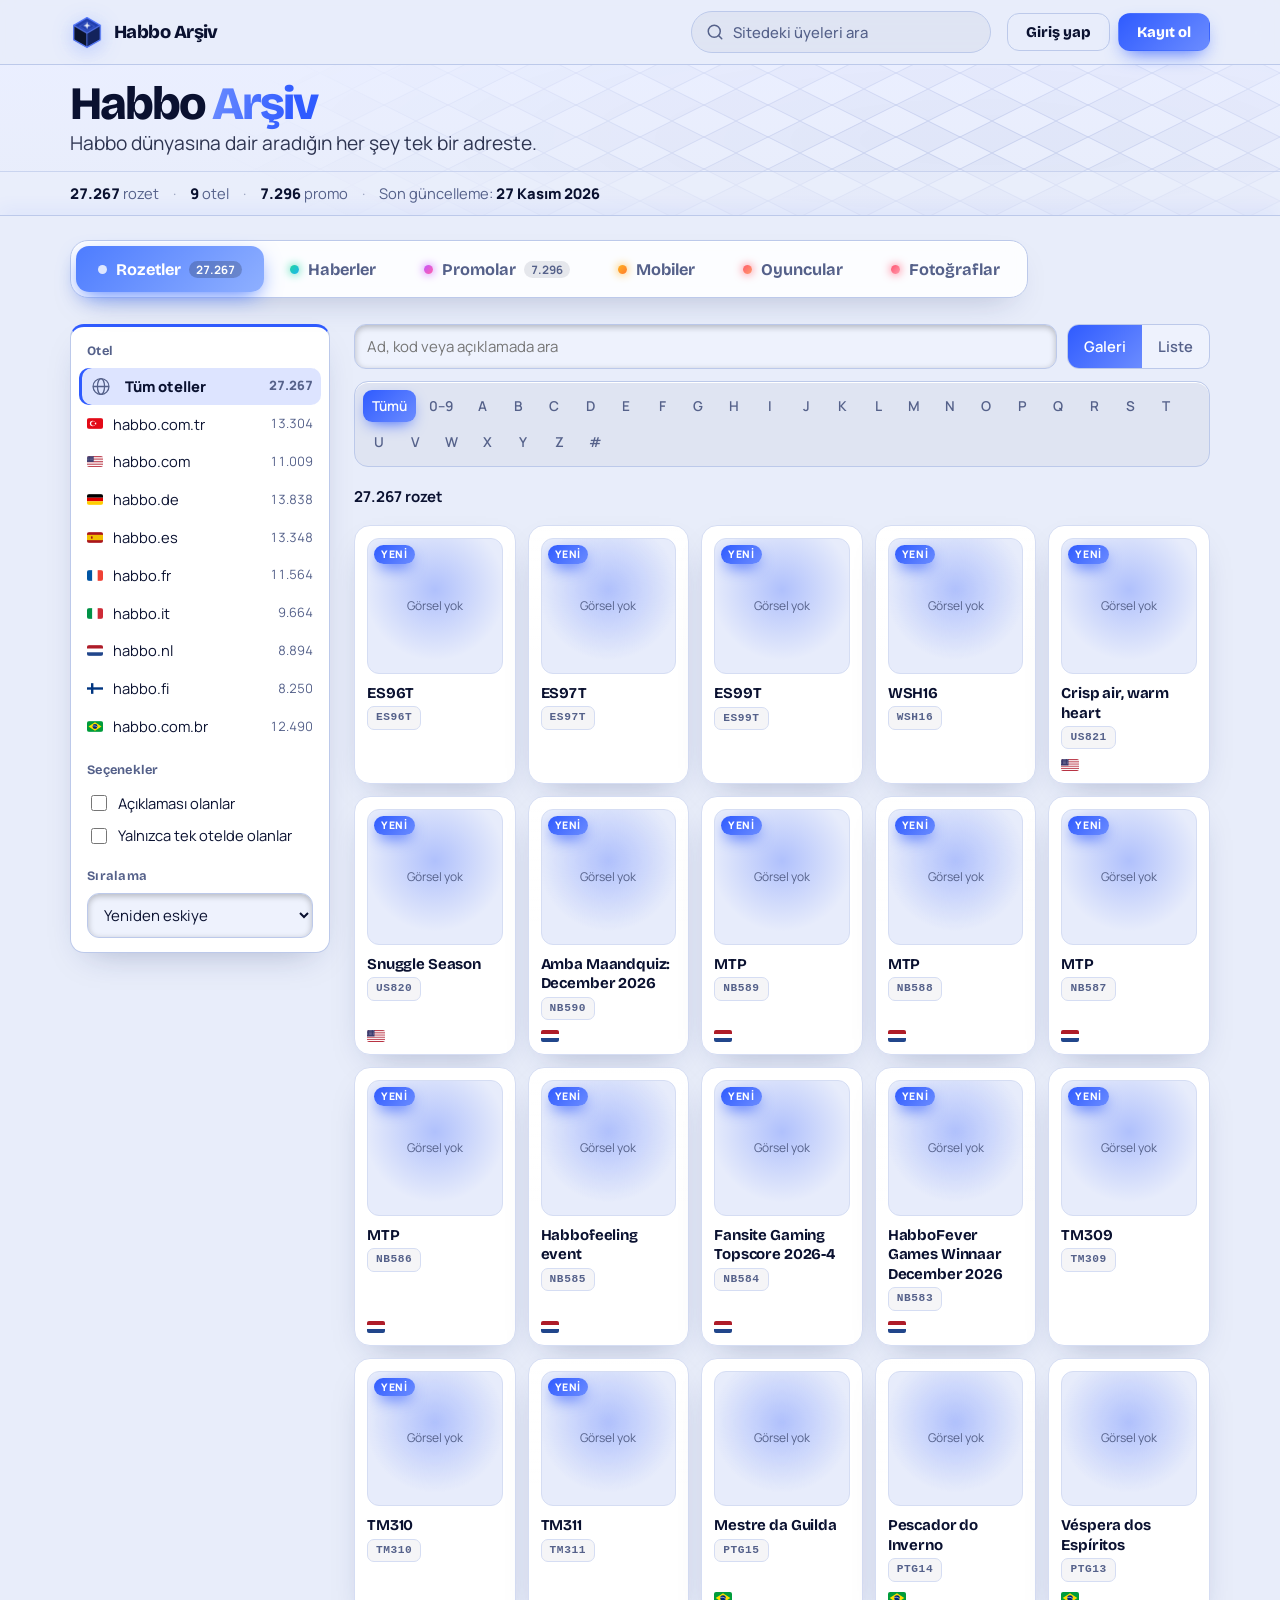
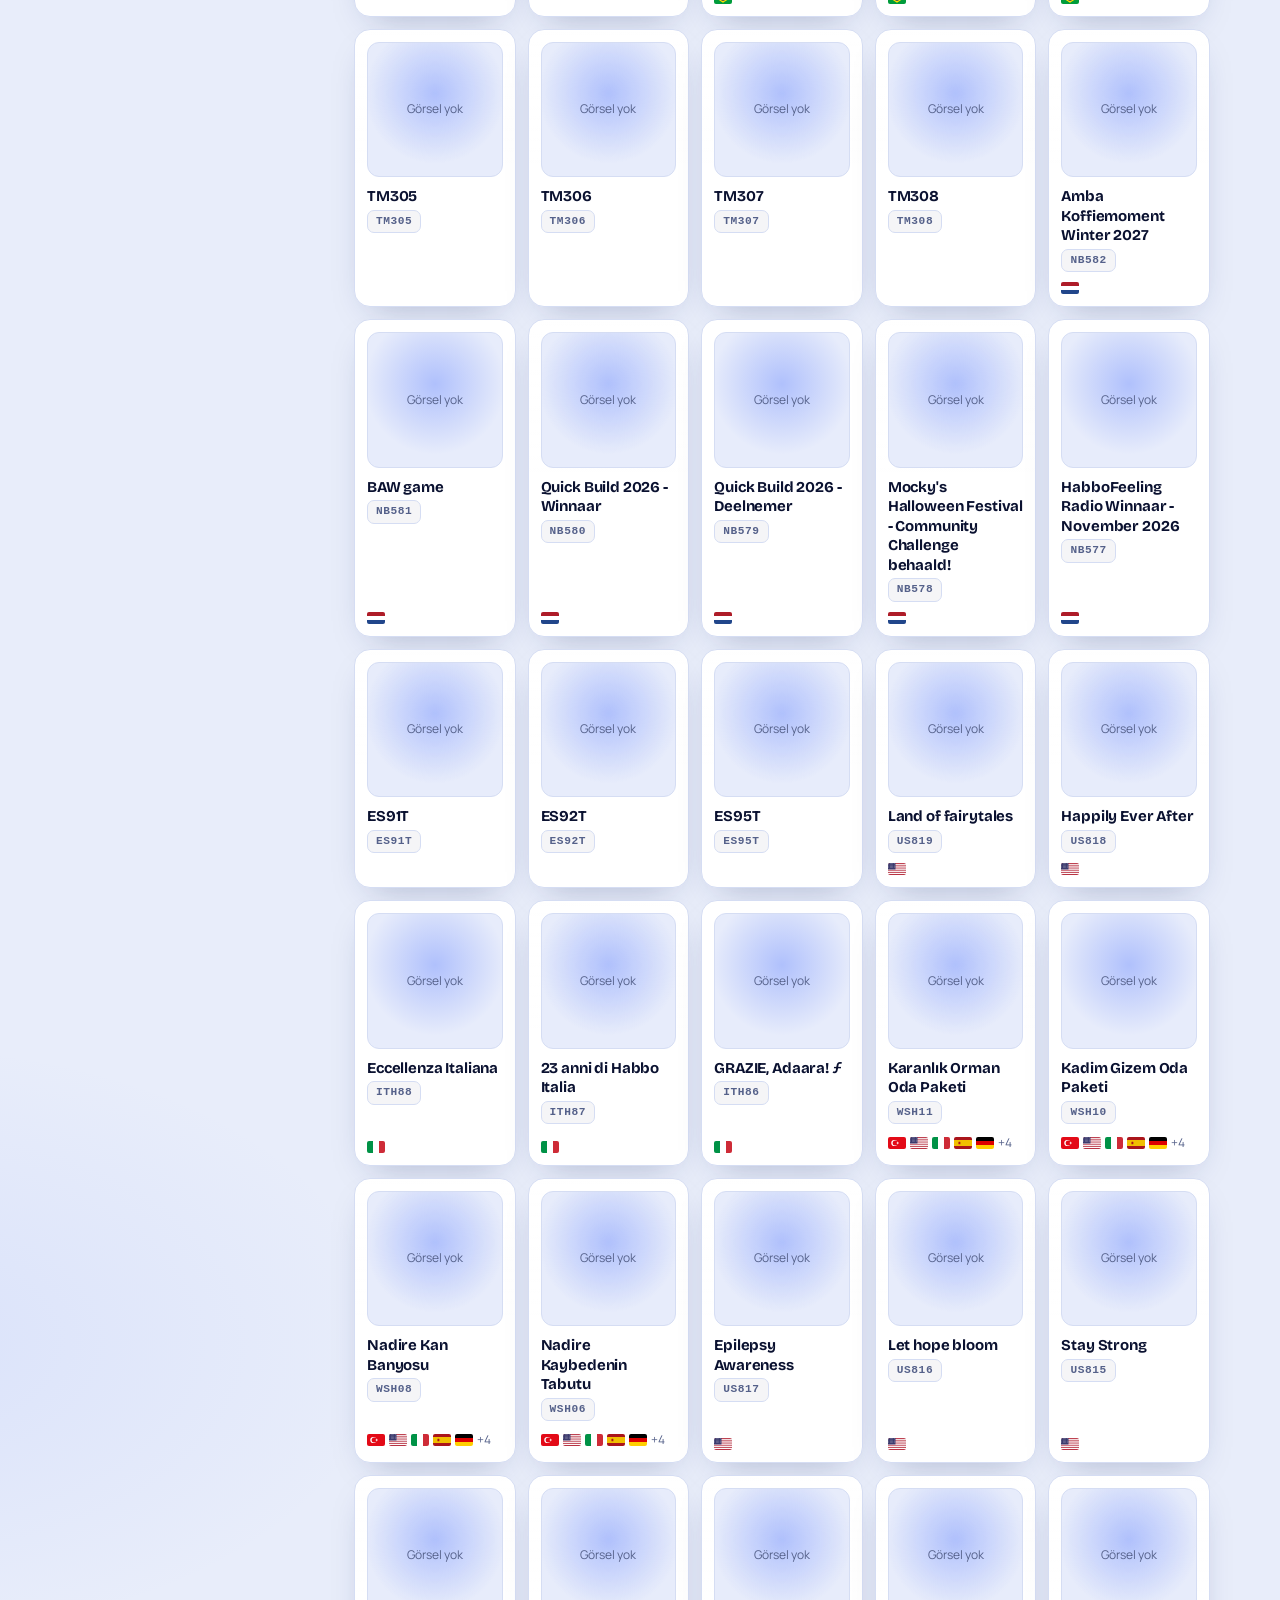
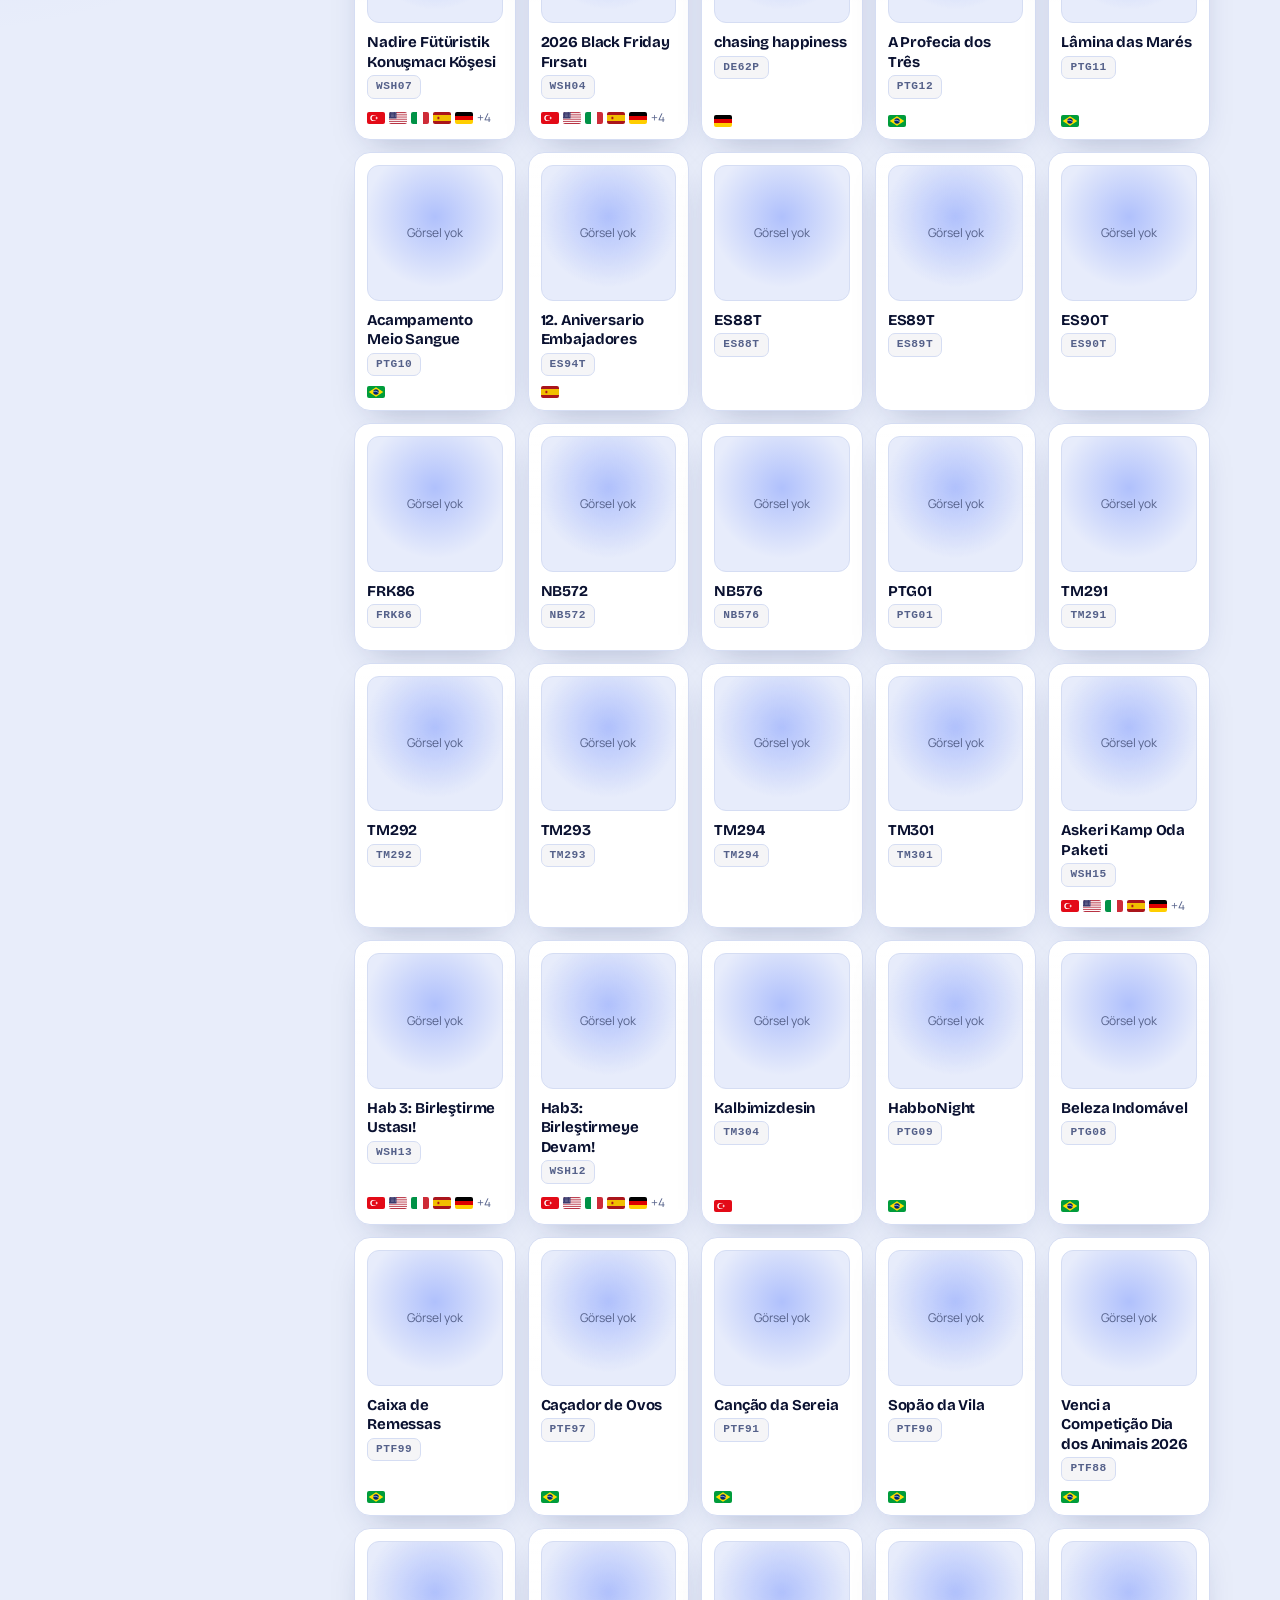
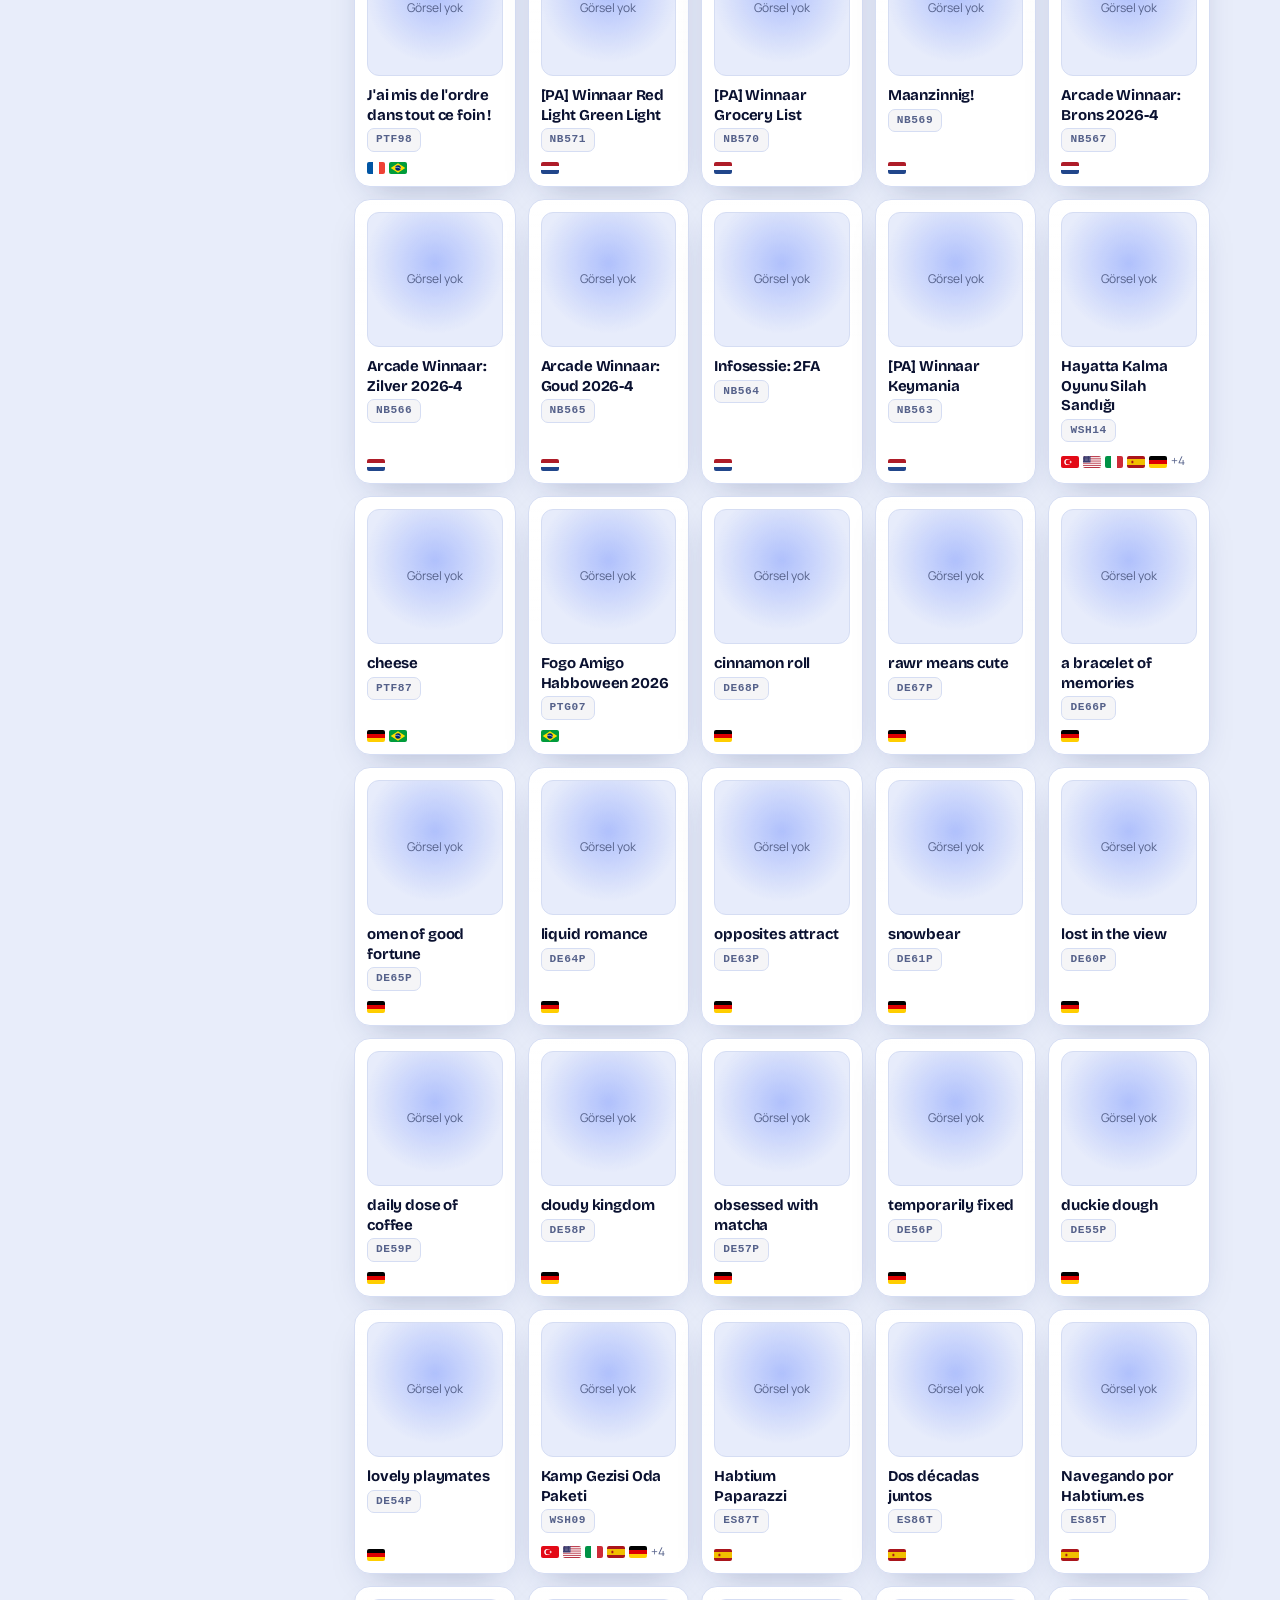
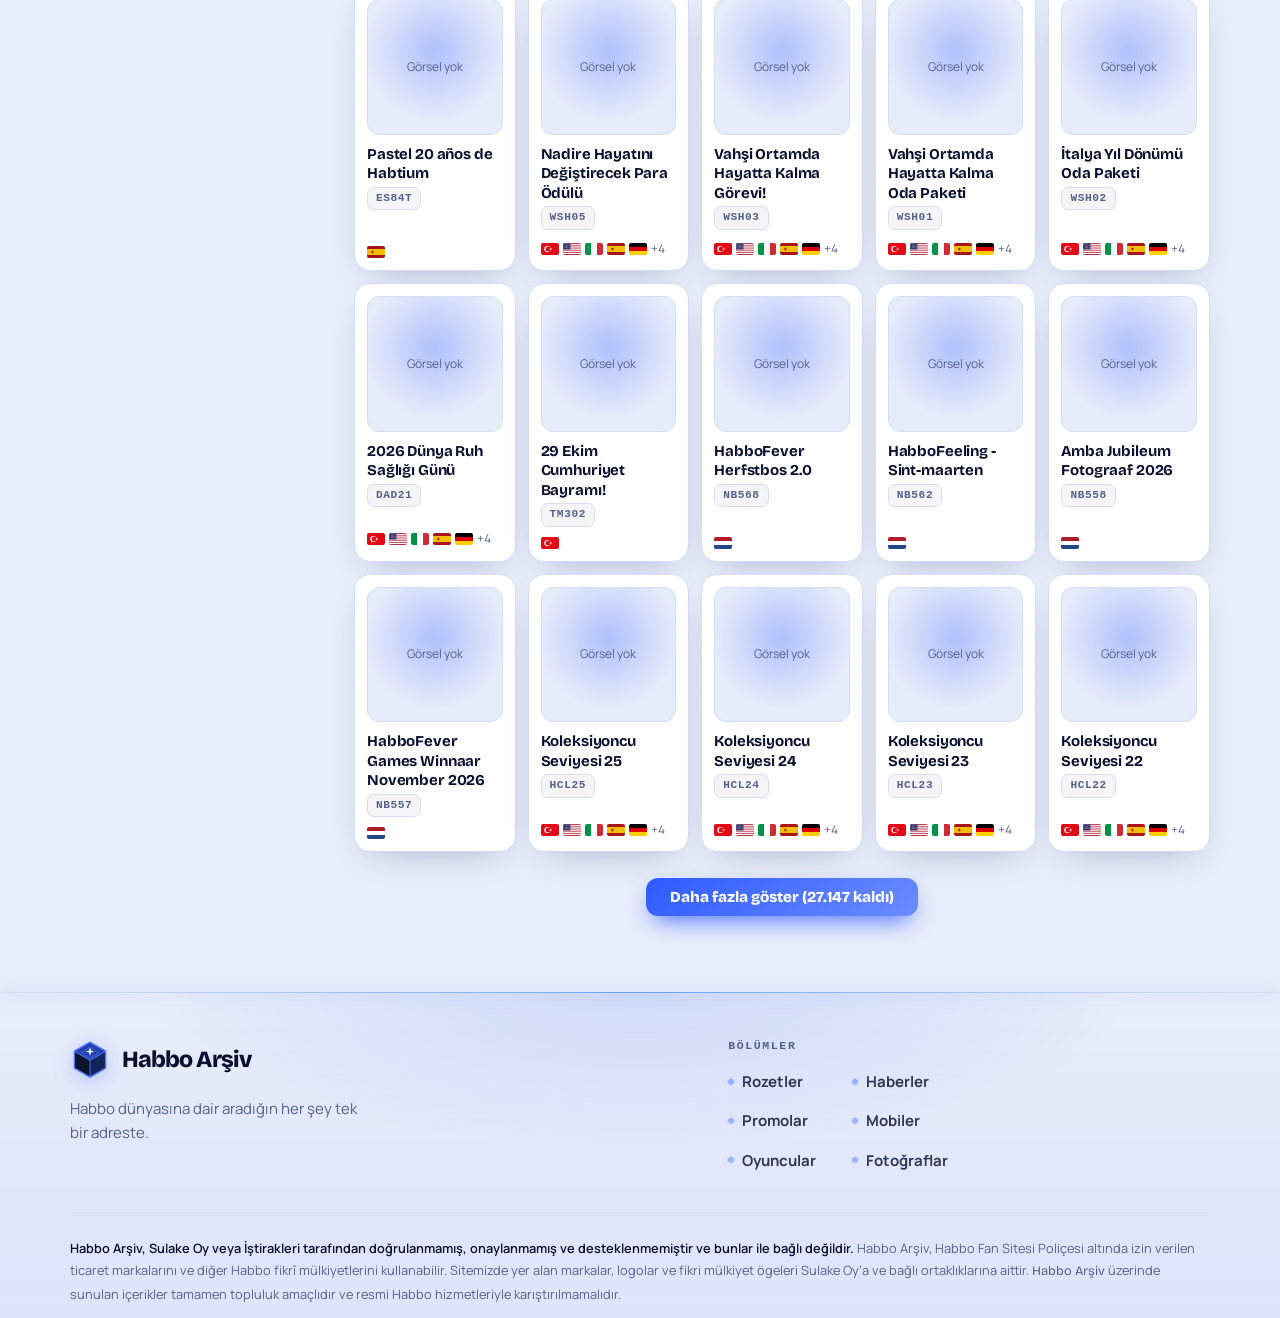
==== commit c6e3abbb: "Fotoğraflar sekmesi eklendi" ====
--- a/index.html
+++ b/index.html
@@ -6,6 +6,10 @@
 <title>Habbo Arşiv – Habbo rozetleri, promolar ve mobiler</title>
 <meta name="description" content="Tüm Habbo otellerinin rozetleri, promoları ve mobileri tek arşivde. Rozet ara, oyuncu sorgula, yeni eklenenleri takip et.">
 <meta name="theme-color" content="#070b16">
+<link rel="icon" href="/favicon.ico?v=2" sizes="any">
+<link rel="icon" type="image/png" sizes="32x32" href="/favicon-32x32.png?v=2">
+<link rel="icon" type="image/png" sizes="16x16" href="/favicon-16x16.png?v=2">
+<link rel="apple-touch-icon" href="/apple-touch-icon.png?v=2">
 <link rel="canonical" href="https://habboarsiv.com/">
 <meta property="og:type" content="website">
 <meta property="og:site_name" content="Habbo Arşiv">
@@ -216,6 +220,7 @@
 <link rel="stylesheet" href="tema.css">
 <link rel="stylesheet" href="site.css">
 <link rel="stylesheet" href="hero.css">
+<link rel="stylesheet" href="foto.css">
 </head>
 <body data-sec="R">
 <header class="hero">
@@ -234,7 +239,7 @@
   </div></div>
 </header>
 <div class="wrap">
-  <div class="seg modes" role="group" aria-label="Bölüm"><button class="tg" id="mR" type="button" aria-pressed="true">Rozetler</button><button class="tg" id="mH" type="button" aria-pressed="false">Haberler</button><button class="tg" id="mP" type="button" aria-pressed="false">Promolar</button><button class="tg" id="mM" type="button" aria-pressed="false">Mobiler</button><button class="tg" id="mO" type="button" aria-pressed="false">Oyuncular</button></div>
+  <div class="seg modes" role="group" aria-label="Bölüm"><button class="tg" id="mR" type="button" aria-pressed="true">Rozetler</button><button class="tg" id="mH" type="button" aria-pressed="false">Haberler</button><button class="tg" id="mP" type="button" aria-pressed="false">Promolar</button><button class="tg" id="mM" type="button" aria-pressed="false">Mobiler</button><button class="tg" id="mO" type="button" aria-pressed="false">Oyuncular</button><button class="tg" id="mF" type="button" aria-pressed="false">Fotoğraflar</button></div>
   <div class="layout">
     <details class="side" id="side">
       <summary>Filtreler</summary>
@@ -294,6 +299,7 @@
       <div class="ud" id="ud" aria-live="polite"></div>
     </section>
   </section>
+  <section id="fts" hidden></section>
 </div>
 
 <footer class="ft">
@@ -305,7 +311,7 @@
       </div>
       <nav class="ft-nav" aria-label="Bölümler">
         <span class="ft-bas">Bölümler</span>
-        <div class="ft-lk"><a href="/" data-git="R">Rozetler</a><a href="/#haberler" data-git="H">Haberler</a><a href="/#promolar" data-git="P">Promolar</a><a href="/#mobiler" data-git="M">Mobiler</a><a href="/#oyuncular" data-git="O">Oyuncular</a></div>
+        <div class="ft-lk"><a href="/" data-git="R">Rozetler</a><a href="/#haberler" data-git="H">Haberler</a><a href="/#promolar" data-git="P">Promolar</a><a href="/#mobiler" data-git="M">Mobiler</a><a href="/#oyuncular" data-git="O">Oyuncular</a><a href="/#fotolar" data-git="F">Fotoğraflar</a></div>
       </nav>
     </div>
     <p class="legal"><strong class="legal-on">Habbo Arşiv, Sulake Oy veya İştirakleri tarafından doğrulanmamış, onaylanmamış ve desteklenmemiştir ve bunlar ile bağlı değildir.</strong> Habbo Arşiv, Habbo Fan Sitesi Poliçesi altında izin verilen ticaret markalarını ve diğer Habbo fikrî mülkiyetlerini kullanabilir. Sitemizde yer alan markalar, logolar ve fikri mülkiyet ögeleri Sulake Oy’a ve bağlı ortaklıklarına aittir. <span class="sn">Habbo Arşiv</span> üzerinde sunulan içerikler tamamen topluluk amaçlıdır ve resmi Habbo hizmetleriyle karıştırılmamalıdır.</p>
@@ -333,6 +339,7 @@
 <script src="hesap.js"></script>
 <script src="site.js"></script>
 <script src="dil.js"></script>
+<script src="foto-ui.js"></script>
 <script src="mobi-ui.js"></script>
 <script src="haber-ui.js"></script>
 <script src="promolar.js"></script>
@@ -855,17 +862,18 @@
     var r=k==="R",p=k==="P";
     $("usr").hidden=!KULLANICI_SORGU;
     document.querySelector(".layout").hidden=!r;
-    $("ps").hidden=!p;$("ms").hidden=k!=="M";$("hs").hidden=k!=="H";$("os").hidden=k!=="O";
-    ["R","P","M","H","O"].forEach(function(x){$("m"+x).setAttribute("aria-pressed",x===k)});
+    $("ps").hidden=!p;$("ms").hidden=k!=="M";$("hs").hidden=k!=="H";$("os").hidden=k!=="O";$("fts").hidden=k!=="F";
+    ["R","P","M","H","O","F"].forEach(function(x){$("m"+x).setAttribute("aria-pressed",x===k)});
     document.body.setAttribute("data-sec",k);
     if(p&&!kuruldu){kuruldu=true;kur();ciz()}
     if(k==="M"&&window.MOBI_UI)MOBI_UI.ac();
     if(k==="H"&&window.HABER_UI)HABER_UI.ac();
-  }
-  var HASH={R:"",P:"#promolar",M:"#mobiler",H:"#haberler",O:"#oyuncular"};
+    if(k==="F"&&window.FOTO_UI)FOTO_UI.ac();
+  }
+  var HASH={R:"",P:"#promolar",M:"#mobiler",H:"#haberler",O:"#oyuncular",F:"#fotolar"};
   function modGit(k){mod(k);try{history.replaceState(null,"",location.pathname+location.search+HASH[k])}catch(e){}}
-  ["R","P","M","H","O"].forEach(function(x){$("m"+x).onclick=function(){modGit(x)}});
-  var ilk={"#promolar":"P","#mobiler":"M","#haberler":"H","#oyuncular":"O"}[location.hash];
+  ["R","P","M","H","O","F"].forEach(function(x){$("m"+x).onclick=function(){modGit(x)}});
+  var ilk={"#promolar":"P","#mobiler":"M","#haberler":"H","#oyuncular":"O","#fotolar":"F"}[location.hash];
   if(ilk)mod(ilk);
 })();
 go();
--- a/site.css
+++ b/site.css
@@ -74,9 +74,25 @@
 .gm-btn:disabled{opacity:.6;cursor:wait}
 .gm-alt{margin-top:12px;text-align:center;font-size:.82rem}.gm-alt a{color:var(--mute);text-decoration:underline}
 .gm-msg{margin-top:12px;font-size:.9rem;color:var(--mute)}.gm-msg.h{color:#ff7684}.gm-msg.o{color:#35e0b0}
-.gm-kod{margin-top:16px;padding:14px;border-radius:12px;text-align:center;background:color-mix(in srgb,var(--c1) 14%,transparent);border:1px dashed var(--c1)}
-.gm-kod b{display:block;font:800 1.7rem ui-monospace,Consolas,monospace;letter-spacing:.06em;color:var(--c2);user-select:all}
-.gm-kod span{display:block;margin-top:6px;font-size:.85rem;color:var(--mute)}
+.gm-msg:empty{display:none}
+/* Habbo adı + avatar önizleme */
+.gm-ad{display:flex;align-items:center;gap:10px}.gm-ad input{flex:1;min-width:0}
+.gm-av{flex:none;display:flex}.av.onizle{width:46px;height:46px}
+/* şifre göster/gizle ve kural notu */
+.gm-sf{position:relative}.gm-sf input{box-sizing:border-box;padding-right:48px}
+.gm-goz{position:absolute;top:50%;right:6px;transform:translateY(-50%);width:34px;height:34px;display:grid;place-items:center;border:0;border-radius:9px;background:transparent;color:var(--mute);cursor:pointer;transition:color .15s,background .15s}
+.gm-goz:hover{color:var(--ink);background:var(--glass)}.gm-goz:focus-visible{outline:2px solid var(--c1);outline-offset:1px}.gm-goz .ic{width:18px;height:18px}
+.gm-ip{margin:6px 2px 0;font-size:.78rem;color:var(--mute)}.gm-ip.h{color:#ff7684}.gm-ip.o{color:#35e0b0}
+/* doğrulama kodu kutusu: kopyala düğmesi, geri sayım, süre dolunca "Yeni kod al" */
+.gm-kod{margin-top:16px;padding:14px;border-radius:12px;text-align:center;background:color-mix(in srgb,var(--c1) 14%,transparent);border:1px dashed var(--c1);transition:border-color .2s,background .2s}
+.gm-kod-s{display:flex;align-items:center;justify-content:center;gap:12px;flex-wrap:wrap}
+.gm-kodu{font:800 1.7rem ui-monospace,Consolas,monospace;letter-spacing:.06em;color:var(--c2);user-select:all}
+.gm-kp{display:inline-flex;align-items:center;gap:6px;padding:6px 10px;border:1px solid var(--line2);border-radius:9px;background:var(--glass);color:var(--ink);font-family:inherit;font-weight:700;font-size:.78rem;cursor:pointer;transition:border-color .15s}
+.gm-kp:hover{border-color:var(--c1)}.gm-kp:focus-visible{outline:2px solid var(--c1);outline-offset:1px}.gm-kp .ic{width:14px;height:14px}
+.gm-kod-a{margin:8px 0 0;font-size:.85rem;color:var(--mute)}
+.gm-say{margin:6px 0 0;font-size:.82rem;color:var(--mute)}.gm-say b{color:var(--ink);font-variant-numeric:tabular-nums}.gm-say.bit{color:#ff7684;font-weight:700}
+.gm-kod.bitti{border-color:var(--line2);background:var(--surface2)}.gm-kod.bitti .gm-kodu{color:var(--mute);text-decoration:line-through;user-select:none}
+.gm-yeni{flex:none;margin-top:10px;padding:8px 16px}
 .gm [hidden]{display:none!important}
 
 /* HESAP MERKEZİ */
--- a/foto.css
+++ b/foto.css
@@ -0,0 +1,105 @@
+/* Habbo Arşiv - Fotoğraflar bölümü. index.html'de tema.css, site.css ve hero.css'ten SONRA yüklenir.
+   Renkler tema.css'teki değişkenlerden gelir (açık ve koyu temaya kendiliğinden uyar). */
+
+/* bölümün kendi rengi: mercan / gül */
+body[data-sec=F]{--c1:#ff5470;--c2:#ff8fa3;--cg:rgba(255,84,112,.4);--on:#fff}
+@media (prefers-color-scheme:light){body[data-sec=F]{--c1:#e5254b;--c2:#ff6483;--cg:rgba(229,37,75,.26)}}
+#mF{--t1:#ff5470;--t2:#ff9aab;--to:#fff}
+
+/* üst alan ve araçlar */
+.fo-bas{margin-bottom:18px}
+.fo-bas h2{margin:0 0 4px;font-size:1.5rem;letter-spacing:-.02em}
+.fo-bas p{margin:0;color:var(--mute)}
+.fo-tools{flex-wrap:wrap;align-items:center}
+.fo-tools select{width:auto;flex:0 0 auto;max-width:none}
+.fo-tools input[type=search]{width:auto;flex:1 1 240px}
+#fts .chip{border:1px solid color-mix(in srgb,var(--c1) 40%,var(--line));background:color-mix(in srgb,var(--c1) 12%,transparent);color:var(--ink)}
+.fo-uyari{font-size:.82rem;color:var(--mute)}
+
+/* kart ızgarası */
+.fo-grid{display:grid;grid-template-columns:repeat(auto-fill,minmax(210px,1fr));gap:14px}
+.fo-bos{grid-column:1/-1;text-align:center}
+.fo-bos .empty{padding:24px 0 8px}
+.fo-k{all:unset;box-sizing:border-box;cursor:pointer;display:flex;flex-direction:column;overflow:hidden;
+  border:1px solid var(--line);border-radius:16px;
+  background:linear-gradient(180deg,color-mix(in srgb,var(--c1) 8%,transparent),transparent 55%),var(--surface);
+  box-shadow:var(--hi),var(--shadow);transition:transform .18s,border-color .18s,box-shadow .18s}
+.fo-k:hover{transform:translateY(-4px);border-color:var(--c1);box-shadow:0 18px 40px -14px var(--cg)}
+.fo-k:focus-visible{outline:2px solid var(--c1);outline-offset:3px}
+.fo-k.sk{pointer-events:none}
+.fo-k.sk .fo-alt{height:58px}
+
+.fo-img{position:relative;display:block;aspect-ratio:1;overflow:hidden;
+  background:radial-gradient(circle at 50% 40%,color-mix(in srgb,var(--c1) 18%,transparent),transparent 70%),var(--tile)}
+.fo-img img{position:absolute;inset:0;width:100%;height:100%;object-fit:cover;transition:transform .35s}
+.fo-k:hover .fo-img img{transform:scale(1.05)}
+.fo-yok{position:absolute;inset:0;display:grid;place-items:center;font-size:.78rem;color:var(--mute)}
+.fo-img.yuk::after{content:"";position:absolute;inset:0;transform:translateX(-100%);
+  background:linear-gradient(100deg,transparent 30%,rgba(255,255,255,.09) 50%,transparent 70%);animation:fo-par 1.3s infinite}
+@keyframes fo-par{to{transform:translateX(100%)}}
+
+.fo-bayrak{position:absolute;left:8px;top:8px;display:flex;padding:3px 5px;border-radius:7px;
+  background:rgba(5,8,18,.62);backdrop-filter:blur(6px)}
+.fo-bayrak:empty{display:none}
+.fo-bayrak svg{width:22px;height:15px;display:block;border-radius:2px}
+.fo-begeni{position:absolute;right:8px;bottom:8px;display:inline-flex;align-items:center;gap:5px;
+  padding:3px 10px 3px 7px;border-radius:999px;background:rgba(5,8,18,.72);backdrop-filter:blur(6px);
+  color:#fff;font:700 .78rem Manrope,system-ui,sans-serif}
+.fo-begeni svg{width:14px;height:14px;color:#ff6b85}
+.fo-begeni.sifir svg{color:rgba(255,255,255,.5)}
+
+.fo-alt{display:flex;align-items:center;gap:10px;padding:10px 12px}
+.fo-alt .av{flex:none}
+.fo-met{min-width:0;display:flex;flex-direction:column}
+.fo-met b{font-weight:700;overflow:hidden;text-overflow:ellipsis;white-space:nowrap}
+.fo-met small{color:var(--mute);font-size:.78rem}
+
+/* büyütme penceresi (dialog'un genel stillerini bu pencere için değiştirir) */
+#fdlg{position:relative;max-width:980px;width:calc(100% - 24px);padding:0;overflow:hidden}
+#fdlg::before{content:attr(data-bas)}
+#fdlg>.fd-x{all:unset;position:absolute;right:12px;top:9px;z-index:2;width:30px;height:30px;display:grid;place-items:center;
+  border-radius:9px;cursor:pointer;color:var(--mute);font-size:1rem;margin:0}
+#fdlg>.fd-x:hover{color:var(--ink);background:var(--glass)}
+#fdlg>.fd-in{margin:0;display:grid;grid-template-columns:minmax(0,1.5fr) minmax(260px,1fr);
+  max-height:calc(100dvh - 24px - 50px);overflow:auto}
+.fd-sahne{position:relative;display:grid;place-items:center;min-height:240px;background:#04060d}
+.fd-img{display:block;max-width:100%;max-height:min(72vh,680px);object-fit:contain}
+.fd-ok{all:unset;position:absolute;top:50%;transform:translateY(-50%);width:42px;height:42px;display:grid;place-items:center;
+  border-radius:50%;background:rgba(5,8,18,.62);color:#fff;font-size:1.7rem;line-height:1;cursor:pointer;
+  transition:background .15s}
+.fd-ok:hover{background:var(--c1);color:var(--on)}
+.fd-ok[hidden]{display:none}
+.fd-on{left:10px}.fd-sn{right:10px}
+.fd-yan{display:flex;flex-direction:column;gap:14px;min-width:0;padding:18px 20px}
+.fd-ceken{display:flex;align-items:center;gap:12px}
+.fd-kim{display:flex;flex-direction:column;min-width:0}
+.fd-kim small{color:var(--mute);font-size:.8rem}
+.fd-ad{all:unset;cursor:pointer;font:800 1.15rem "Bricolage Grotesque",Manrope,system-ui,sans-serif;color:var(--ink);overflow-wrap:anywhere}
+.fd-ad:hover{color:var(--c1);text-decoration:underline}
+.fd-bilgi{display:grid;grid-template-columns:max-content 1fr;gap:6px 14px;margin:0;font-size:.9rem}
+.fd-bilgi dt{color:var(--mute)}
+.fd-bilgi dd{margin:0;display:flex;align-items:center;gap:6px;min-width:0}
+.fd-bilgi dd svg{width:20px;height:14px;border-radius:2px}
+.fd-bilgi a,.fd-ac{color:var(--c1);font-weight:700}
+.fd-bas{margin:0;font:800 1rem "Bricolage Grotesque",Manrope,system-ui,sans-serif}
+.fd-liste{display:flex;flex-wrap:wrap;gap:6px;max-height:260px;overflow:auto;align-content:flex-start}
+.fd-yok{margin:0!important;color:var(--mute)}
+.fd-lk,.fd-daha{all:unset;box-sizing:border-box;cursor:pointer;display:inline-flex;align-items:center;gap:7px;
+  padding:3px 11px 3px 3px;border:1px solid var(--line2);border-radius:999px;background:var(--glass);
+  font-weight:600;font-size:.85rem;transition:border-color .15s,box-shadow .15s}
+.fd-daha{padding:5px 12px;color:var(--c1)}
+.fd-lk:hover,.fd-daha:hover{border-color:var(--c1);box-shadow:0 0 0 3px var(--cg)}
+.fd-lk:focus-visible,.fd-daha:focus-visible,.fd-ad:focus-visible{outline:2px solid var(--c1);outline-offset:2px}
+.fd-lk .av.kucuk{width:28px;height:28px}
+
+@media (max-width:760px){
+  #fdlg>.fd-in{grid-template-columns:1fr}
+  .fd-img{max-height:56vh}
+  .fo-grid{grid-template-columns:repeat(auto-fill,minmax(150px,1fr));gap:10px}
+}
+@media (prefers-reduced-motion:reduce){
+  .fo-k,.fo-img img{transition:none}
+  .fo-k:hover{transform:none}
+  .fo-k:hover .fo-img img{transform:none}
+  .fo-img.yuk::after{animation:none}
+}
